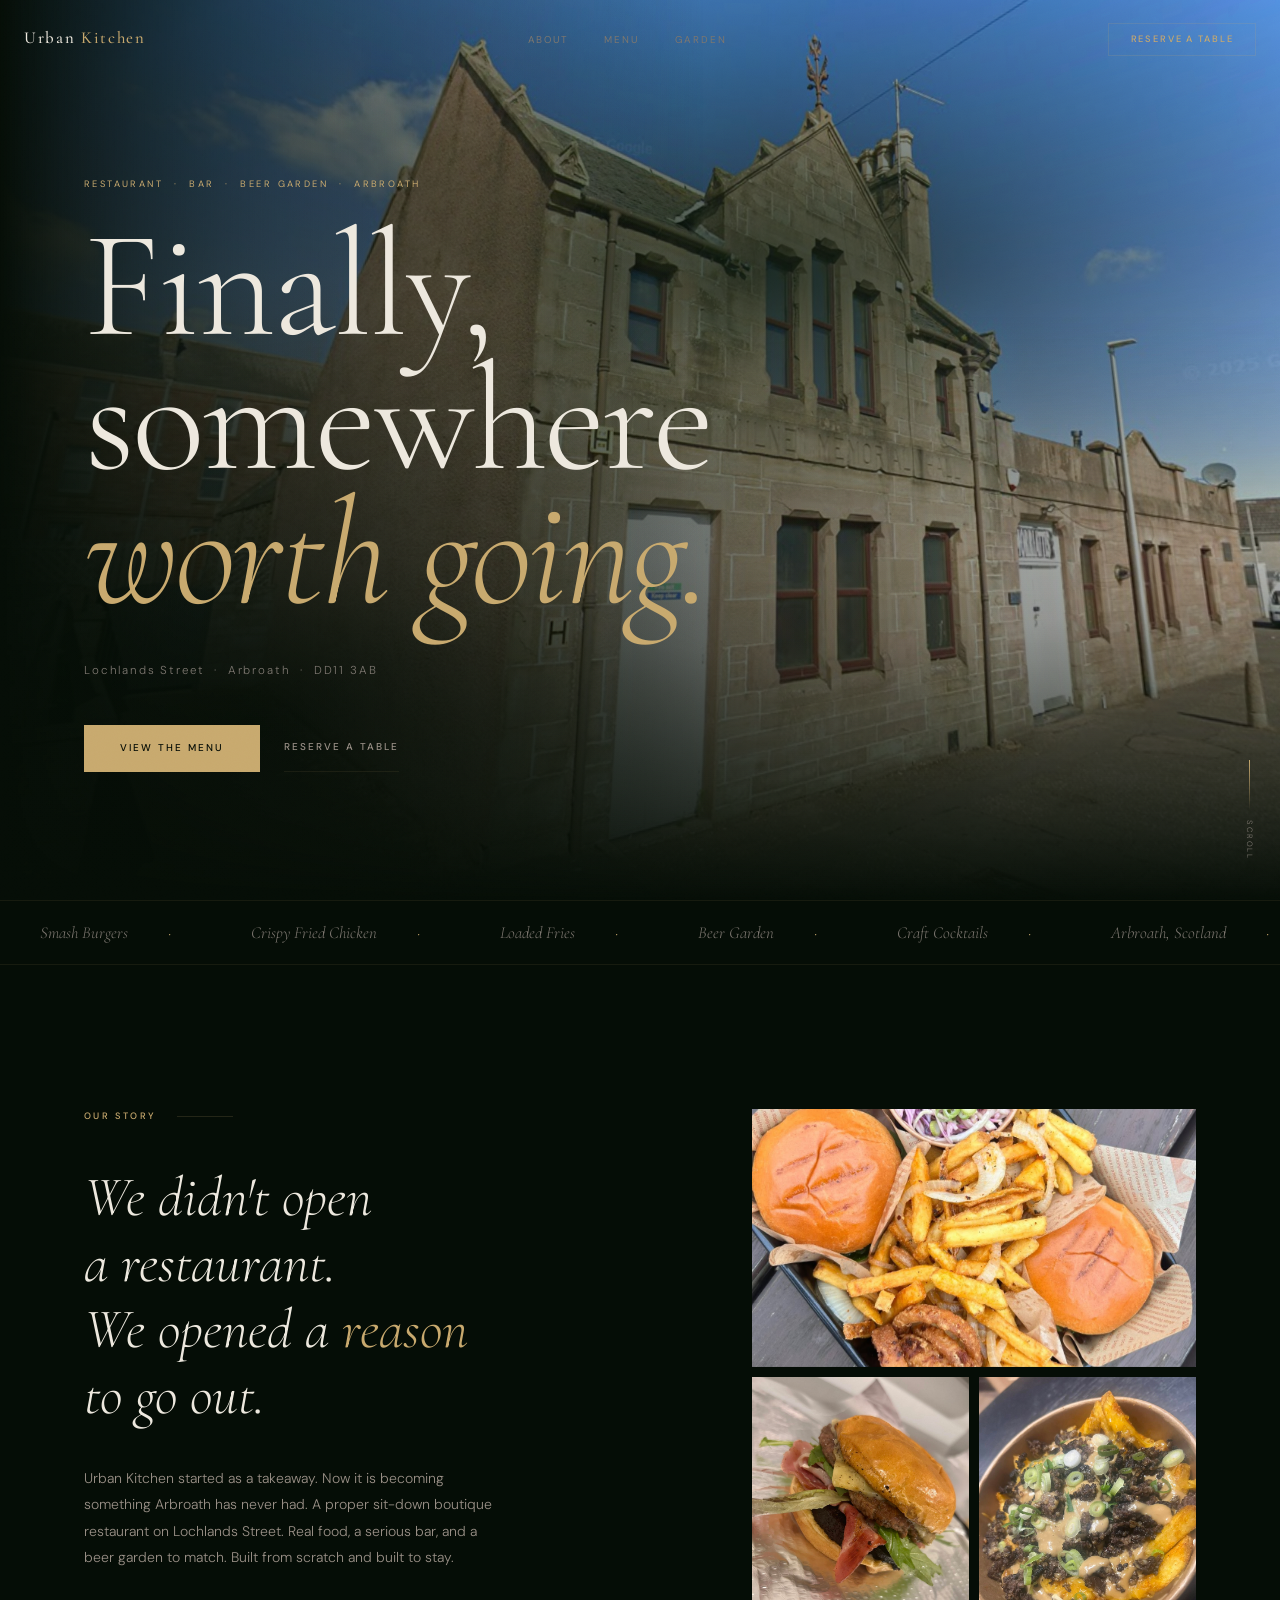
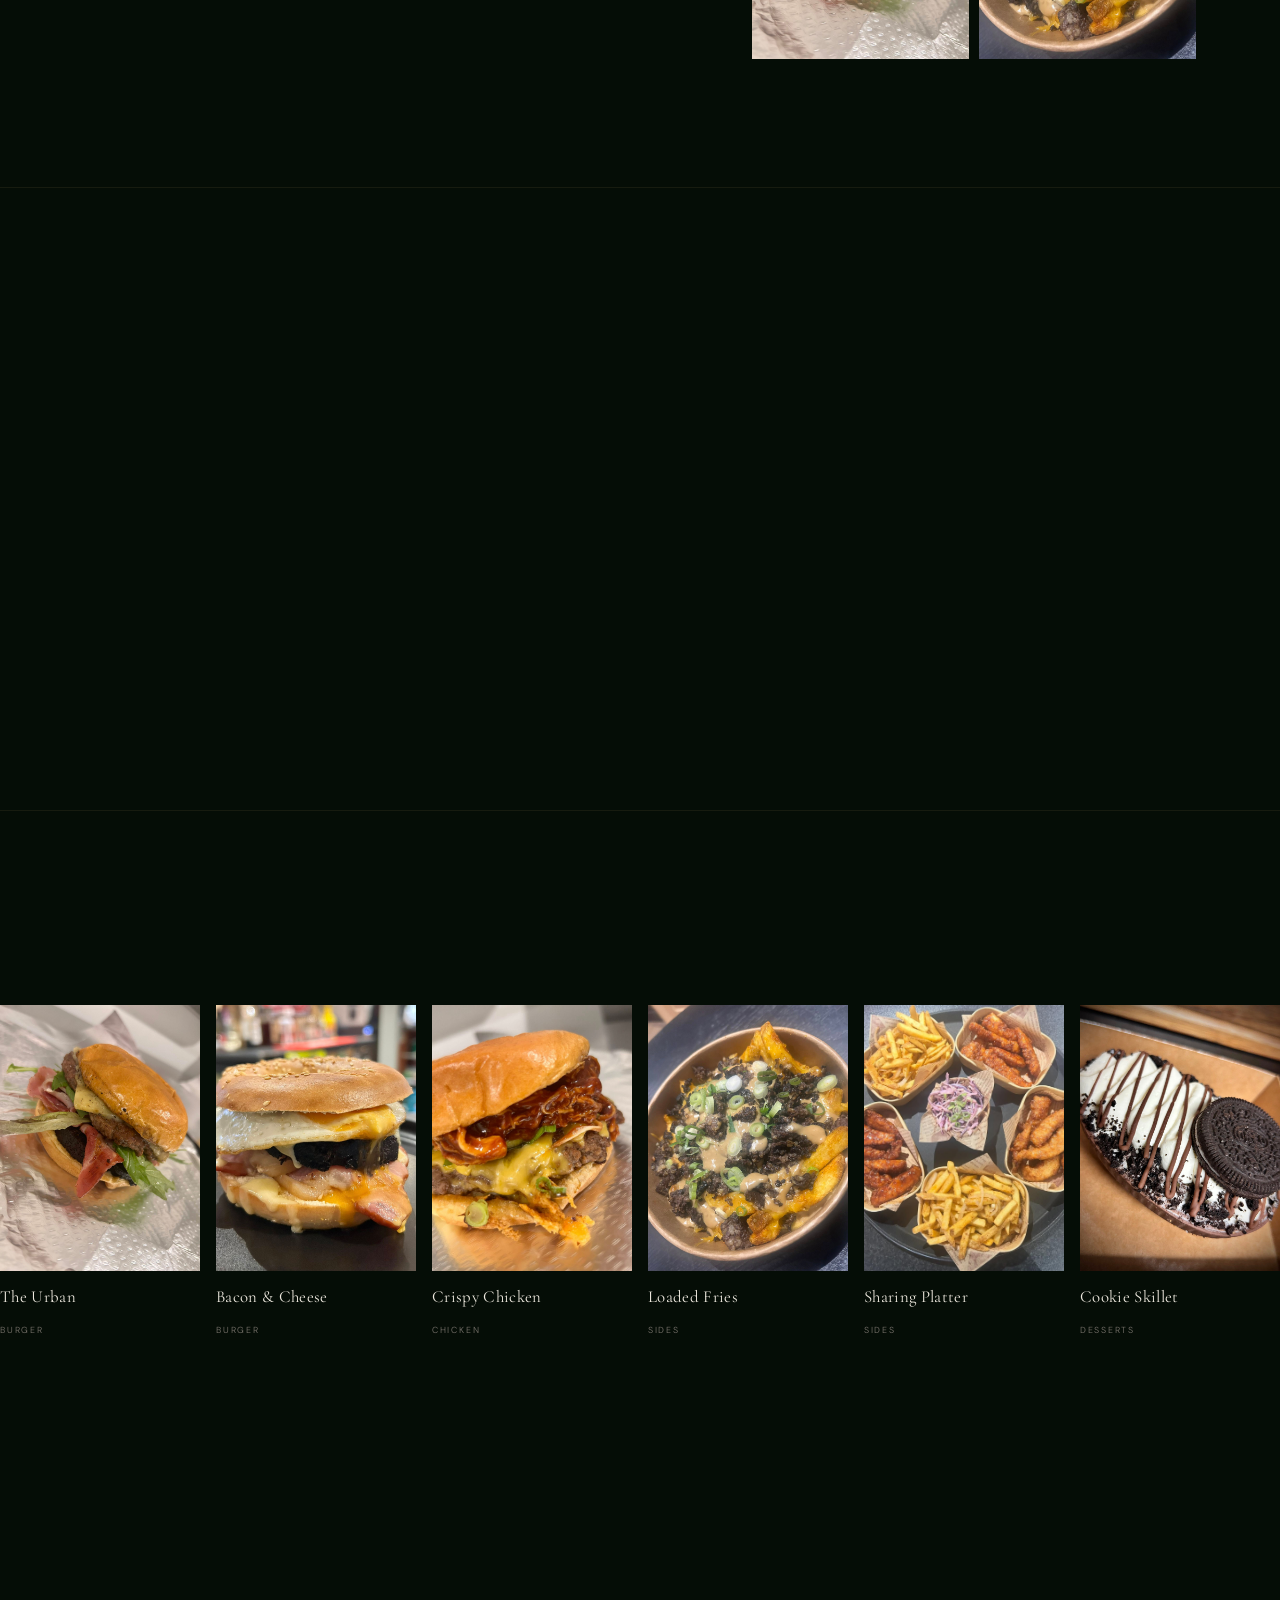
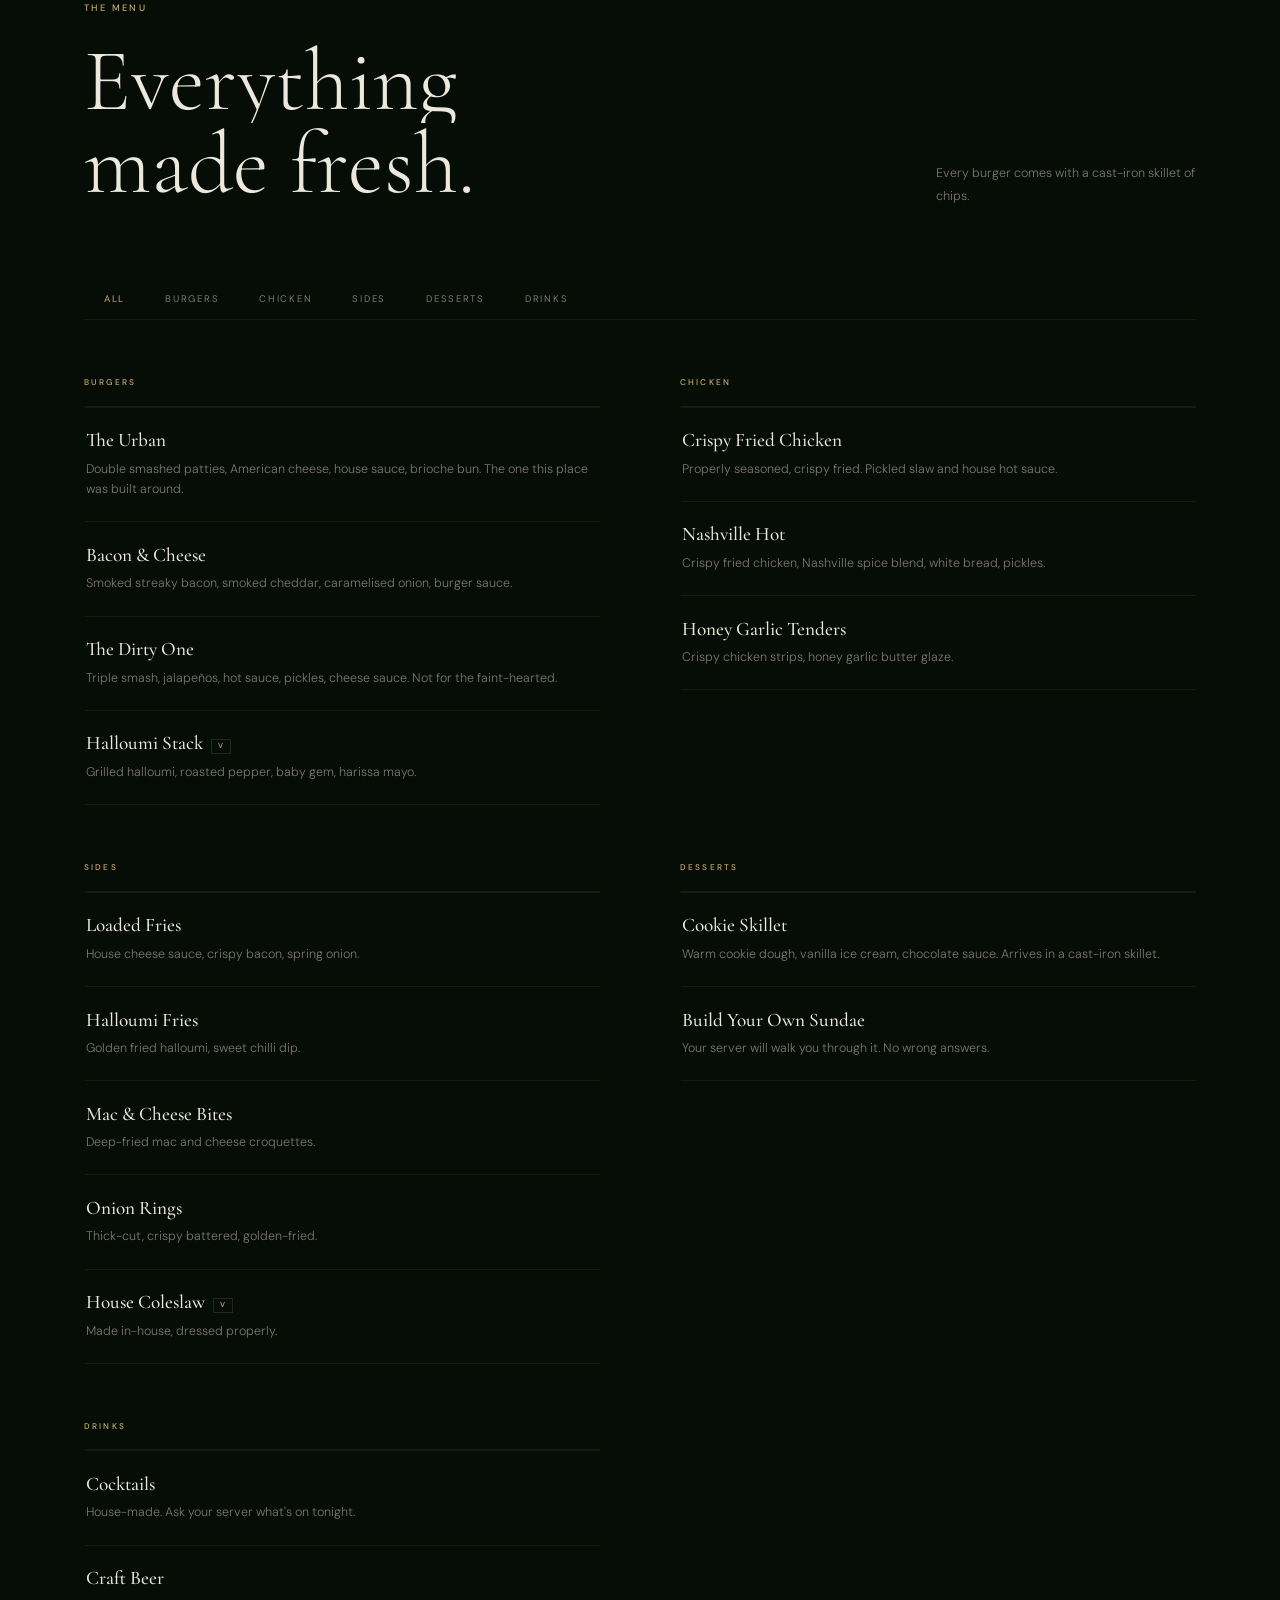
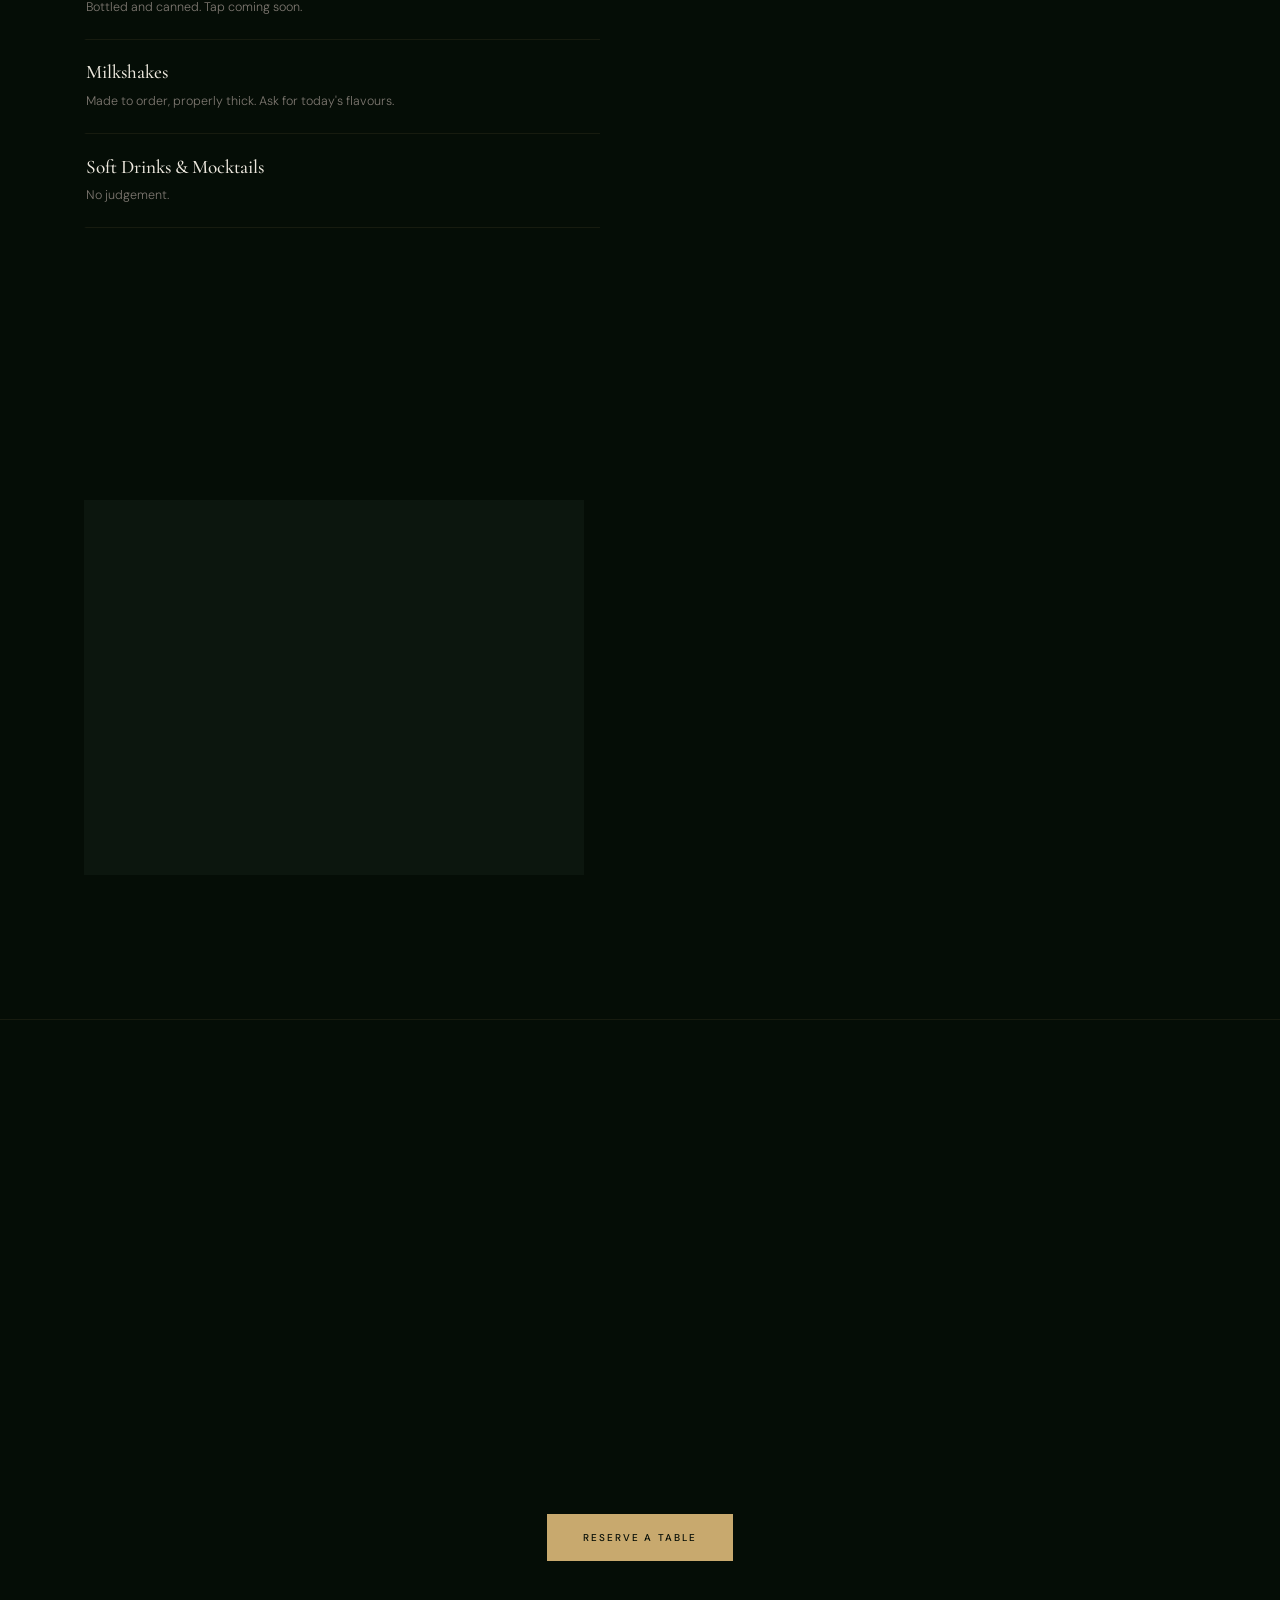
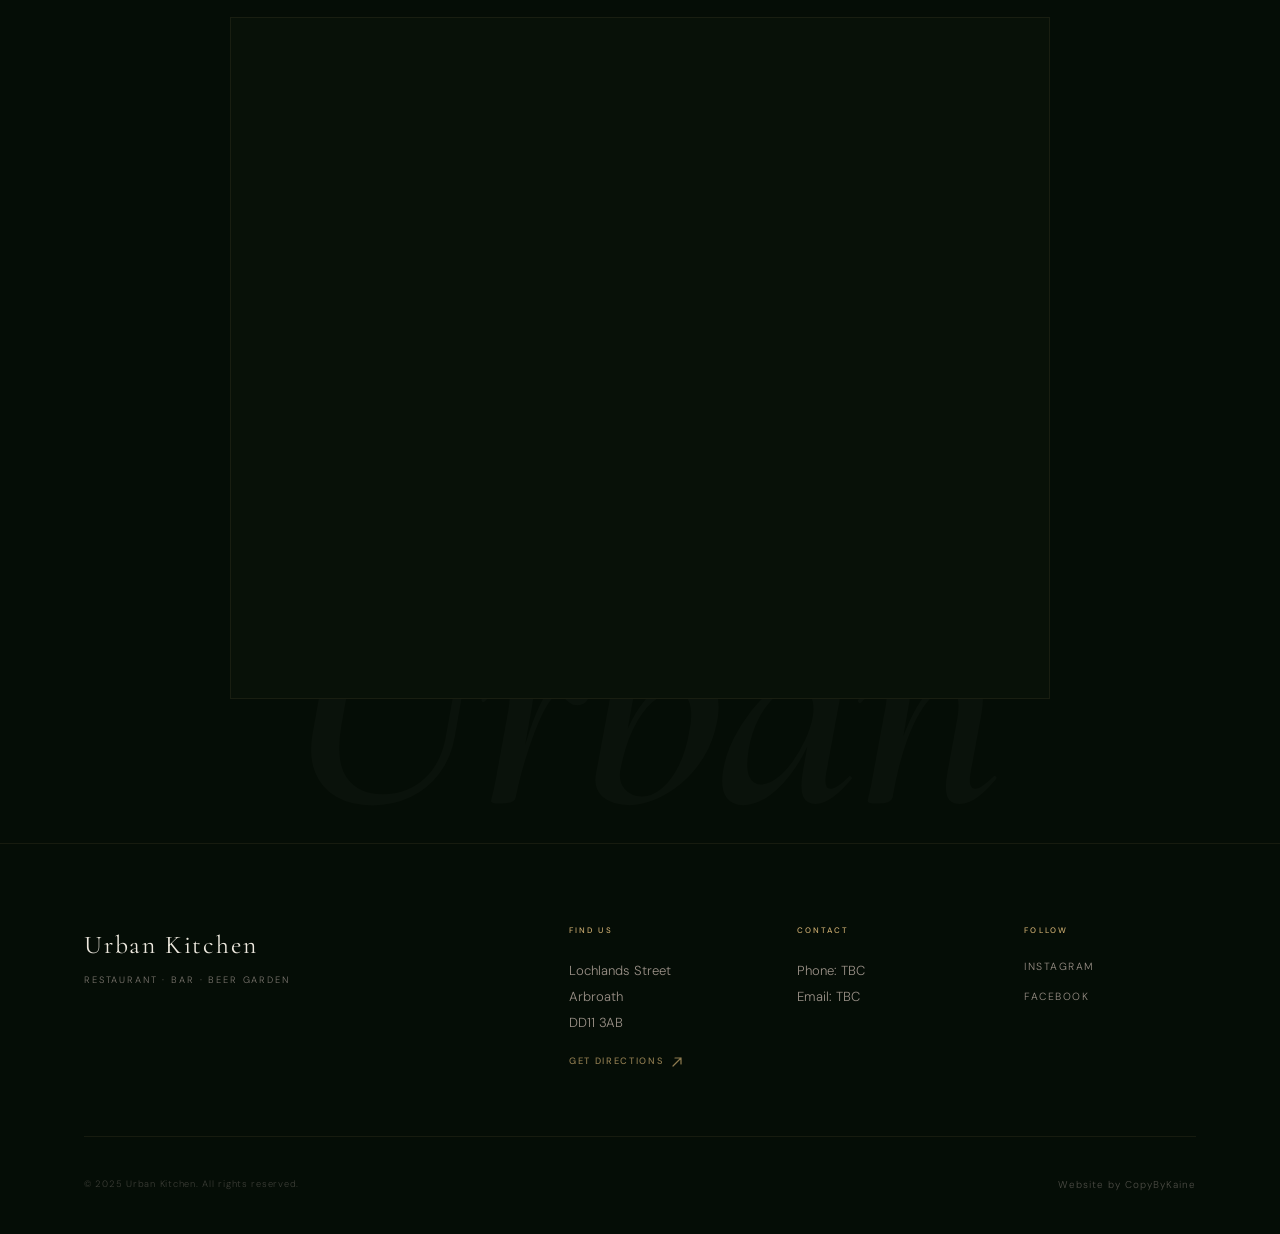
==== index.html @ 115f167f "theme: swap deep blue palette for deep forest green (keep gold) Co-Authored-By: Claude Opus 4.8 <nor" ====
<!DOCTYPE html>
<html lang="en">
<head>
  <meta charset="UTF-8">
  <meta name="viewport" content="width=device-width, initial-scale=1.0">
  <meta name="robots" content="noindex, nofollow">
  <meta name="description" content="Urban Kitchen, Restaurant, Bar and Beer Garden on Lochlands Street, Arbroath. Smash burgers, fried chicken, craft cocktails and a beer garden.">

  <!-- Open Graph -->
  <meta property="og:type"        content="website">
  <meta property="og:title"       content="Urban Kitchen, Arbroath">
  <meta property="og:description" content="Restaurant. Bar. Beer Garden. Finally, somewhere worth going.">
  <meta property="og:url"         content="">
  <meta property="og:image"       content="images/og-image.jpg">
  <meta property="og:image:width"  content="1200">
  <meta property="og:image:height" content="630">

  <!-- Twitter / X -->
  <meta name="twitter:card"        content="summary_large_image">
  <meta name="twitter:title"       content="Urban Kitchen, Arbroath">
  <meta name="twitter:description" content="Restaurant. Bar. Beer Garden. Finally, somewhere worth going.">
  <meta name="twitter:image"       content="images/og-image.jpg">

  <meta name="theme-color" content="#050D06">
  <title>Urban Kitchen, Restaurant, Bar and Beer Garden, Arbroath</title>

  <!-- Schema.org: Restaurant structured data -->
  <script type="application/ld+json">
  {
    "@context": "https://schema.org",
    "@type": "Restaurant",
    "name": "Urban Kitchen",
    "description": "Restaurant, Bar and Beer Garden in Arbroath, Scotland.",
    "url": "",
    "address": {
      "@type": "PostalAddress",
      "streetAddress": "Lochlands Street",
      "addressLocality": "Arbroath",
      "postalCode": "DD11 3AB",
      "addressCountry": "GB"
    },
    "servesCuisine": ["American", "Burgers", "Fried Chicken"],
    "priceRange": "££",
    "sameAs": [
      "https://www.instagram.com/urban.kitchen.arbroath/",
      "https://www.facebook.com/profile.php?id=61561633822384"
    ]
  }
  </script>

  <link rel="preconnect" href="https://fonts.googleapis.com">
  <link rel="preconnect" href="https://fonts.gstatic.com" crossorigin>
  <link href="https://fonts.googleapis.com/css2?family=Cormorant+Garamond:ital,wght@0,300;0,400;0,500;0,600;1,300;1,400;1,500;1,600&family=DM+Sans:opsz,wght@9..40,300;9..40,400;9..40,500&display=swap" rel="stylesheet">

  <style>

    /* ================================================
       TOKENS
    ================================================ */
    :root {
      --bg:          #050D06;
      --bg-raise:    #081108;
      --bg-card:     #0C160E;
      --gold:        #C8A96E;
      --gold-dim:    rgba(200,169,110,0.08);
      --gold-border: rgba(200,169,110,0.16);
      --text:        #EDE8DE;
      --text-mid:    #9A9087;
      --text-muted:  #7D7770;
      --border:      rgba(200,169,110,0.09);
      --fd:          'Cormorant Garamond', Georgia, serif;
      --fb:          'DM Sans', system-ui, sans-serif;
      --expo:        cubic-bezier(0.87, 0, 0.13, 1);
      --out:         cubic-bezier(0.16, 1, 0.3, 1);
    }

    /* ================================================
       RESET
    ================================================ */
    *, *::before, *::after { box-sizing: border-box; margin: 0; padding: 0; }
    html  { scroll-behavior: smooth; overflow-x: hidden; }
    body  {
      background: var(--bg);
      color: var(--text);
      font-family: var(--fb);
      font-weight: 300;
      line-height: 1.65;
      -webkit-font-smoothing: antialiased;
      overflow-x: hidden;
    }
    img    { display: block; max-width: 100%; height: 100%; object-fit: cover; }
    a      { color: inherit; text-decoration: none; }
    ul     { list-style: none; }
    button { cursor: pointer; background: none; border: none; font: inherit; color: inherit; }
    address { font-style: normal; }

    ::-webkit-scrollbar       { width: 3px; }
    ::-webkit-scrollbar-track { background: var(--bg); }
    ::-webkit-scrollbar-thumb { background: var(--gold-border); }

    /* ================================================
       FOCUS STATES (the invisible expensive stuff)
    ================================================ */
    :focus-visible {
      outline: 2px solid var(--gold);
      outline-offset: 3px;
    }

    /* ================================================
       LAYOUT
    ================================================ */
    .container {
      width: 100%;
      max-width: 1160px;
      margin: 0 auto;
      padding: 0 1.5rem;
    }

    /* ================================================
       TYPE UTILS
    ================================================ */
    .eyebrow {
      font-family: var(--fb);
      font-size: 0.58rem;
      font-weight: 500;
      letter-spacing: 0.26em;
      text-transform: uppercase;
      color: var(--gold);
    }

    /* ================================================
       GRAIN TEXTURE
    ================================================ */
    .grain {
      position: relative;
    }
    .grain::before {
      content: '';
      position: absolute;
      inset: 0;
      pointer-events: none;
      z-index: 3;
      opacity: 0.45;
      background-image: url("data:image/svg+xml,%3Csvg xmlns='http://www.w3.org/2000/svg' width='250' height='250'%3E%3Cfilter id='g'%3E%3CfeTurbulence type='fractalNoise' baseFrequency='0.8' numOctaves='4' stitchTiles='stitch'/%3E%3C/filter%3E%3Crect width='250' height='250' filter='url(%23g)' opacity='0.07'/%3E%3C/svg%3E");
      background-size: 180px 180px;
      mix-blend-mode: overlay;
    }

    /* ================================================
       ANIMATION SYSTEM

       Three types:
       1. .line-reveal  — headline lines slide up from clip mask
       2. .img-reveal   — images sweep in left → right (clip-path)
       3. .fade-up      — soft fade + rise for body text / utility
    ================================================ */

    /* Line reveal: wrap each line in .lr > .lri */
    .lr  { overflow: hidden; display: block; }
    .lri {
      display: block;
      transform: translateY(105%);
      transition: transform 1.1s var(--out);
    }
    .in .lri { transform: translateY(0); }

    /* Stagger helpers for .lri children */
    .in .lri:nth-child(2) { transition-delay: 0.10s; }
    .in .lri:nth-child(3) { transition-delay: 0.18s; }
    .in .lri:nth-child(4) { transition-delay: 0.26s; }

    /* Image reveal: wrap <img> in .ir */
    .ir {
      overflow: hidden;
      position: relative;
    }
    .ir img,
    .ir .ph {
      clip-path: inset(0 100% 0 0);
      transform: scale(1.06);
      transition:
        clip-path 1.5s var(--expo),
        transform  1.5s var(--expo);
      will-change: clip-path, transform;
    }
    .ir.in img,
    .ir.in .ph {
      clip-path: inset(0 0% 0 0);
      transform: scale(1);
    }

    /* Fade-up: for body text, eyebrows, sub-lines
       translateY kept small so it reads as a settle, not a slide */
    .fu {
      opacity: 0;
      transform: translateY(14px);
      transition:
        opacity   0.75s var(--out),
        transform 0.75s var(--out);
    }
    .in .fu,
    .fu.in { opacity: 1; transform: none; }

    /* Delay helpers that work on .fu children too */
    .d1 { transition-delay: 0.08s !important; }
    .d2 { transition-delay: 0.16s !important; }
    .d3 { transition-delay: 0.26s !important; }
    .d4 { transition-delay: 0.38s !important; }
    .d5 { transition-delay: 0.50s !important; }

    /* Wrap: groups so one observer fires children */
    .anim-group {}

    @media (prefers-reduced-motion: reduce) {
      .lr .lri,
      .ir img, .ir .ph,
      .fu {
        transition: none !important;
        transform: none !important;
        clip-path: none !important;
        opacity: 1 !important;
      }
    }

    /* ================================================
       PLACEHOLDER (dark rectangle for images)
    ================================================ */
    .ph {
      width: 100%;
      height: 100%;
      background: var(--bg-card);
      display: block;
      position: absolute;
      inset: 0;
    }
    .ph-label {
      position: absolute;
      bottom: 0.75rem;
      left: 0.85rem;
      font-size: 0.5rem;
      letter-spacing: 0.14em;
      text-transform: uppercase;
      color: var(--text-muted);
      opacity: 0.45;
      z-index: 2;
      pointer-events: none;
    }

    /* ================================================
       NAV
    ================================================ */
    .nav {
      position: fixed;
      inset: 0 0 auto;
      z-index: 50;
      display: flex;
      align-items: center;
      justify-content: space-between;
      padding: 1.5rem;
      transition: padding .35s ease, background .4s ease, border-color .4s ease, backdrop-filter .4s ease;
      border-bottom: 1px solid transparent;
    }
    .nav.scrolled {
      background: rgba(5,13,6,.90);
      backdrop-filter: blur(18px);
      -webkit-backdrop-filter: blur(18px);
      padding-top: 1rem;
      padding-bottom: 1rem;
      border-bottom-color: var(--border);
    }
    .nav__logo {
      font-family: var(--fd);
      font-size: 1.05rem;
      font-weight: 500;
      letter-spacing: 0.1em;
      color: var(--text);
    }
    .nav__logo em { font-style: normal; color: var(--gold); }
    .nav__links {
      display: none;
      align-items: center;
      gap: 2.25rem;
    }
    .nav__links a {
      font-size: 0.62rem;
      font-weight: 400;
      letter-spacing: 0.18em;
      text-transform: uppercase;
      color: var(--text-muted);
      position: relative;
      transition: color .25s;
    }
    .nav__links a::after {
      content: '';
      position: absolute;
      bottom: -3px; left: 0;
      width: 0; height: 1px;
      background: var(--gold);
      transition: width .35s var(--out);
    }
    .nav__links a:hover { color: var(--text); }
    .nav__links a:hover::after { width: 100%; }
    .nav__right { display: none; }
    .nav__book {
      font-family: var(--fb);
      font-size: 0.58rem;
      font-weight: 500;
      letter-spacing: 0.2em;
      text-transform: uppercase;
      color: var(--gold);
      border: 1px solid var(--gold-border);
      padding: 0.58rem 1.35rem;
      transition: background .2s, border-color .2s;
    }
    .nav__book:hover { background: var(--gold-dim); border-color: rgba(200,169,110,.4); }
    .nav__burger {
      display: flex;
      flex-direction: column;
      gap: 5px;
      padding: 6px 2px;
    }
    .nav__burger span {
      display: block;
      height: 1px;
      background: var(--text);
      transition: width .2s;
    }
    .nav__burger span:nth-child(1) { width: 22px; }
    .nav__burger span:nth-child(2) { width: 14px; }
    .nav__burger span:nth-child(3) { width: 22px; }
    .nav__burger:hover span { width: 22px; }
    @media (min-width: 1024px) {
      .nav__links { display: flex; }
      .nav__right  { display: block; }
      .nav__burger { display: none; }
    }

    /* ================================================
       MOBILE OVERLAY
    ================================================ */
    .overlay {
      position: fixed;
      inset: 0;
      z-index: 52;
      background: var(--bg);
      display: flex;
      flex-direction: column;
      align-items: center;
      justify-content: center;
      gap: 1.75rem;
      opacity: 0;
      pointer-events: none;
      transition: opacity .35s ease;
    }
    .overlay.open { opacity: 1; pointer-events: all; }
    .overlay__close {
      position: absolute;
      top: 1.5rem; right: 1.5rem;
      font-size: 1rem;
      color: var(--text-muted);
      padding: .5rem;
      transition: color .2s;
    }
    .overlay__close:hover { color: var(--text); }
    .overlay a {
      font-family: var(--fd);
      font-size: clamp(2.8rem, 10vw, 5rem);
      font-weight: 300;
      color: var(--text);
      letter-spacing: 0.02em;
      opacity: 0;
      transform: translateY(16px);
      transition: color .2s, opacity .4s var(--out), transform .4s var(--out);
    }
    .overlay.open a { opacity: 1; transform: none; }
    .overlay.open a:nth-child(2) { transition-delay: .06s; }
    .overlay.open a:nth-child(3) { transition-delay: .12s; }
    .overlay.open a:nth-child(4) { transition-delay: .18s; }
    .overlay.open a:nth-child(5) { transition-delay: .24s; }
    .overlay a:hover { color: var(--gold); }
    .overlay__cta {
      font-size: 0.65rem !important;
      font-family: var(--fb) !important;
      letter-spacing: 0.22em !important;
      color: var(--gold) !important;
    }

    /* ================================================
       HERO
    ================================================ */
    .hero {
      position: relative;
      min-height: 100svh;
      display: flex;
      align-items: flex-end;
      padding-bottom: clamp(4rem, 10vw, 8rem);
      overflow: hidden;
    }
    .hero__bg {
      position: absolute;
      inset: 0;
      will-change: transform;
      background:
        radial-gradient(ellipse 90% 65% at 60% 30%, rgba(10,24,14,.82) 0%, transparent 65%),
        radial-gradient(ellipse 110% 90% at 20% 80%, rgba(5,13,6,.88) 0%, transparent 55%),
        url('building exterior.png') center/cover no-repeat;
    }
    /* Bottom + left gradient overlay — pulls hero into page */
    .hero__veil {
      position: absolute;
      inset: 0;
      background:
        linear-gradient(to top,  var(--bg) 0%, rgba(5,13,6,.3) 38%, transparent 65%),
        linear-gradient(to right, var(--bg) 0%, transparent 55%);
      z-index: 1;
    }
    .hero__content {
      position: relative;
      z-index: 2;
      width: 100%;
    }

    /* Hero headline: words slide up from clip masks  */
    .hero__pre {
      display: block;
      font-size: 0.58rem;
      font-weight: 400;
      letter-spacing: 0.26em;
      text-transform: uppercase;
      color: var(--gold);
      margin-bottom: 1.75rem;
      opacity: 0;
      animation: hFadeUp .8s .2s var(--out) forwards;
    }
    .hero__hl {
      font-family: var(--fd);
      font-size: clamp(3.8rem, 13vw, 9.5rem);
      font-weight: 300;
      line-height: 0.88;
      letter-spacing: -0.02em;
      color: var(--text);
      margin-bottom: 2.5rem;
    }
    /* Each line: overflow:hidden clip mask. padding-bottom preserves descenders (g, y, p) */
    .hero__hl .hl {
      display: block;
      overflow: hidden;
      padding-bottom: 0.18em;
      margin-bottom: -0.18em;
    }
    .hero__hl .hli {
      display: block;
      transform: translateY(108%);
      animation: slideUp 1.1s var(--out) forwards;
    }
    .hero__hl .hl:nth-child(1) .hli { animation-delay: .35s; }
    .hero__hl .hl:nth-child(2) .hli { animation-delay: .50s; }
    .hero__hl .hl:nth-child(3) .hli { animation-delay: .63s; }
    .hero__hl em { font-style: italic; color: var(--gold); }

    .hero__meta {
      font-size: 0.72rem;
      font-weight: 300;
      letter-spacing: 0.16em;
      color: var(--text-muted);
      margin-bottom: 2.75rem;
      opacity: 0;
      animation: hFadeUp .8s .85s var(--out) forwards;
    }
    .hero__actions {
      display: flex;
      align-items: center;
      flex-wrap: wrap;
      gap: 1.5rem;
      opacity: 0;
      animation: hFadeUp .8s 1.0s var(--out) forwards;
    }

    @keyframes slideUp  { to { transform: translateY(0); } }
    @keyframes hFadeUp  { from { opacity:0; transform: translateY(22px); } to { opacity:1; transform:none; } }

    /* Scroll indicator */
    .hero__scroll {
      position: absolute;
      bottom: 2.5rem; right: 1.5rem;
      z-index: 2;
      display: flex;
      flex-direction: column;
      align-items: center;
      gap: .6rem;
      opacity: 0;
      animation: hFadeUp .6s 1.5s ease forwards;
    }
    .hero__scroll-line {
      width: 1px;
      height: 50px;
      background: linear-gradient(to bottom, var(--gold), transparent);
      transform-origin: top;
      animation: scrollLine 2.4s 1.8s ease-in-out infinite;
    }
    .hero__scroll-label {
      font-size: 0.48rem;
      letter-spacing: 0.24em;
      text-transform: uppercase;
      color: var(--text-muted);
      writing-mode: vertical-rl;
    }
    @keyframes scrollLine {
      0%         { transform: scaleY(0); transform-origin: top;    opacity: 0; }
      45%        { transform: scaleY(1); transform-origin: top;    opacity: 1; }
      50%        { transform-origin: bottom; }
      100%       { transform: scaleY(0); transform-origin: bottom; opacity: 0; }
    }

    /* ================================================
       BUTTONS
    ================================================ */
    .btn {
      display: inline-block;
      font-family: var(--fb);
      font-size: 0.62rem;
      font-weight: 500;
      letter-spacing: 0.2em;
      text-transform: uppercase;
    }
    .btn-gold {
      background: var(--gold);
      color: var(--bg);
      padding: .95rem 2.25rem;
      position: relative;
      overflow: hidden;
      transition: opacity .25s;
    }
    .btn-gold::after {
      content: '';
      position: absolute;
      top: 0; left: -80%;
      width: 60%;
      height: 100%;
      background: linear-gradient(90deg, transparent, rgba(255,255,255,.22), transparent);
      transition: left .55s ease;
    }
    .btn-gold:hover { opacity: .88; }
    .btn-gold:hover::after { left: 140%; }

    .btn-ghost {
      color: var(--text-mid);
      padding: .95rem 0;
      border-bottom: 1px solid var(--border);
      transition: color .2s, border-color .2s;
    }
    .btn-ghost:hover { color: var(--text); border-color: rgba(200,169,110,.35); }

    /* ================================================
       MARQUEE
    ================================================ */
    .marquee {
      overflow: hidden;
      white-space: nowrap;
      border-top: 1px solid var(--border);
      border-bottom: 1px solid var(--border);
      padding: 1.1rem 0;
    }
    .marquee__track {
      display: inline-flex;
      animation: mscroll 32s linear infinite;
      will-change: transform;
    }
    .marquee:hover .marquee__track { animation-play-state: paused; }
    .marquee__item {
      font-family: var(--fd);
      font-size: clamp(.9rem,2vw,1.05rem);
      font-style: italic;
      font-weight: 300;
      color: var(--text-muted);
      padding: 0 2.5rem;
      flex-shrink: 0;
    }
    .marquee__dot { color: var(--gold); font-style: normal; margin-left: 2.5rem; }
    @keyframes mscroll { to { transform: translateX(-50%); } }

    /* ================================================
       ABOUT
    ================================================ */
    .about { padding: 9rem 0 8rem; }
    .about__grid {
      display: grid;
      grid-template-columns: 1fr;
      gap: 5rem;
      align-items: start;
    }
    @media (min-width: 768px) {
      .about__grid {
        grid-template-columns: 5fr 4fr;
        gap: 7rem;
      }
    }
    .about__label {
      display: flex;
      align-items: center;
      gap: 1.25rem;
      margin-bottom: 2.5rem;
    }
    .about__label::after {
      content: '';
      flex: 1;
      max-width: 56px;
      height: 1px;
      background: var(--gold-border);
    }
    .about__quote {
      font-family: var(--fd);
      font-size: clamp(2rem, 5.5vw, 3.5rem);
      font-weight: 300;
      font-style: italic;
      line-height: 1.18;
      color: var(--text);
      margin-bottom: 2.25rem;
    }
    .about__quote em { color: var(--gold); }
    .about__body {
      font-size: .875rem;
      font-weight: 300;
      line-height: 1.9;
      color: var(--text-mid);
      max-width: 420px;
    }
    /* Image mosaic */
    .about__mosaic {
      display: grid;
      grid-template-columns: 1fr 1fr;
      grid-template-rows: auto auto;
      gap: .625rem;
    }
    .about__img {
      position: relative;
      overflow: hidden;
    }
    .about__img--wide {
      grid-column: 1 / -1;
      padding-bottom: 58%;
      /* interior.jpg */
    }
    .about__img--tall  { padding-bottom: 130%; }
    .about__img--sq    { padding-bottom: 100%; }
    .about__img img {
      position: absolute;
      inset: 0;
      width: 100%;
      height: 100%;
      object-fit: cover;
    }

    /* ================================================
       STATEMENT
    ================================================ */
    .statement {
      padding: 7rem 0;
      border-top: 1px solid var(--border);
      border-bottom: 1px solid var(--border);
    }
    .statement__text {
      font-family: var(--fd);
      font-size: clamp(2rem, 6.5vw, 5rem);
      font-weight: 300;
      font-style: italic;
      line-height: 1.07;
      letter-spacing: -0.01em;
      color: var(--text);
      max-width: 860px;
    }
    .statement__text em { color: var(--gold); }
    .statement__attr {
      margin-top: 2.5rem;
      font-size: .58rem;
      letter-spacing: .22em;
      text-transform: uppercase;
      color: var(--text-muted);
    }

    /* ================================================
       FOOD GALLERY
    ================================================ */
    .gallery { padding: 5rem 0 7rem; overflow-x: hidden; }
    .gallery__hd {
      display: flex;
      align-items: baseline;
      justify-content: space-between;
      margin-bottom: 2.5rem;
      flex-wrap: wrap;
      gap: 1rem;
    }
    .gallery__title {
      font-family: var(--fd);
      font-size: clamp(1.6rem, 4vw, 2.8rem);
      font-weight: 300;
      font-style: italic;
      color: var(--text);
    }
    .gallery__hint {
      font-size: .6rem;
      letter-spacing: .14em;
      color: var(--text-muted);
      display: none;
    }
    @media (min-width: 600px) { .gallery__hint { display: block; } }

    .gallery__track {
      display: flex;
      gap: 1rem;
      overflow-x: auto;
      scroll-snap-type: x mandatory;
      -webkit-overflow-scrolling: touch;
      scrollbar-width: none;
      cursor: grab;
      padding-bottom: 1rem;
      /* negative margin so items bleed to edge on mobile */
      margin: 0 -1.5rem;
      padding-left: 1.5rem;
      padding-right: 1.5rem;
    }
    .gallery__track::-webkit-scrollbar { display: none; }
    .gallery__track.is-dragging { cursor: grabbing; user-select: none; }

    .gallery__item {
      flex-shrink: 0;
      width: 72vw;
      max-width: 320px;
      scroll-snap-align: start;
      display: flex;
      flex-direction: column;
      gap: .75rem;
    }
    @media (min-width: 640px) {
      .gallery__item { width: 40vw; max-width: 280px; }
    }
    @media (min-width: 1024px) {
      .gallery__item { width: calc((100% - 5rem) / 6); max-width: none; }
    }

    .gallery__img {
      aspect-ratio: 3/4;
      position: relative;
      overflow: hidden;
      background: var(--bg-card);
    }
    .gallery__img img {
      position: absolute;
      inset: 0;
      width: 100%;
      height: 100%;
      object-fit: cover;
      transition: transform .6s var(--out);
    }
    .gallery__item:hover .gallery__img img { transform: scale(1.04); }
    .gallery__img::after {
      content: '';
      position: absolute;
      inset: 0;
      border: 1px solid transparent;
      transition: border-color .35s ease;
      pointer-events: none;
      z-index: 2;
    }
    .gallery__item:hover .gallery__img::after { border-color: var(--gold-border); }
    .gallery__item:hover .gallery__name { color: var(--gold); transition: color .25s; }

    .gallery__name {
      font-family: var(--fd);
      font-size: 1.05rem;
      font-weight: 400;
      color: var(--text);
      letter-spacing: .02em;
    }
    .gallery__cat {
      font-size: .55rem;
      letter-spacing: .2em;
      text-transform: uppercase;
      color: var(--text-muted);
    }

    /* ================================================
       MENU
    ================================================ */
    .menu-wrap { padding: 8rem 0; }
    .menu__hd {
      display: grid;
      grid-template-columns: 1fr;
      gap: 2.5rem;
      margin-bottom: 4.5rem;
      align-items: end;
    }
    @media (min-width: 768px) {
      .menu__hd { grid-template-columns: 1fr 260px; gap: 3rem; }
    }
    .menu__title {
      font-family: var(--fd);
      font-size: clamp(2.5rem, 7vw, 5.5rem);
      font-weight: 300;
      line-height: .95;
      color: var(--text);
      margin-top: 1.25rem;
    }
    .menu__subtitle {
      font-size: .78rem;
      font-weight: 300;
      color: var(--text-muted);
      line-height: 1.8;
    }

    /* Tabs */
    .menu__tabs {
      display: flex;
      overflow-x: auto;
      -ms-overflow-style: none;
      scrollbar-width: none;
      border-bottom: 1px solid var(--border);
      margin-bottom: 3.5rem;
    }
    .menu__tabs::-webkit-scrollbar { display: none; }
    .menu__tab {
      font-size: .6rem;
      font-weight: 400;
      letter-spacing: .18em;
      text-transform: uppercase;
      color: var(--text-muted);
      padding: .75rem 1.25rem;
      white-space: nowrap;
      border-bottom: 1px solid transparent;
      margin-bottom: -1px;
      flex-shrink: 0;
      transition: color .2s, border-color .2s;
    }
    .menu__tab.active  { color: var(--gold); border-bottom-color: var(--gold); }
    .menu__tab:not(.active):hover { color: var(--text); }

    /* Items */
    .menu__body {
      display: grid;
      grid-template-columns: 1fr;
    }
    @media (min-width: 900px) {
      .menu__body { grid-template-columns: 1fr 1fr; column-gap: 5rem; }
    }

    .menu-cat { margin-bottom: 3.5rem; }
    .menu-cat:last-child { margin-bottom: 0; }
    .menu-cat__label {
      font-size: .52rem;
      font-weight: 500;
      letter-spacing: .26em;
      text-transform: uppercase;
      color: var(--gold);
      padding-bottom: 1rem;
      border-bottom: 1px solid var(--border);
    }
    .menu-item {
      padding: 1.35rem 0 1.35rem 0;
      border-bottom: 1px solid var(--border);
      border-left: 2px solid transparent;
      transition: border-left-color .3s ease, padding-left .3s var(--out);
    }
    .menu-item:first-child { border-top: 1px solid var(--border); }
    .menu-item:hover {
      border-left-color: var(--gold);
      padding-left: 0.875rem;
    }
    .menu-item:hover .menu-item__name { color: var(--gold); transition: color .25s; }
    .menu-item__name {
      font-family: var(--fd);
      font-size: 1.2rem;
      font-weight: 500;
      color: var(--text);
      line-height: 1.2;
      display: flex;
      align-items: baseline;
      flex-wrap: wrap;
      gap: .5rem;
    }
    .badge {
      font-family: var(--fb);
      font-size: .46rem;
      font-weight: 500;
      letter-spacing: .1em;
      color: var(--gold);
      border: 1px solid var(--gold-border);
      padding: .12rem .38rem;
      vertical-align: middle;
      position: relative;
      top: -1px;
    }
    .menu-item__desc {
      margin-top: .4rem;
      font-size: .78rem;
      font-weight: 300;
      color: var(--text-muted);
      line-height: 1.65;
    }

    /* Stagger in when filter fires */
    .menu-item.entering {
      animation: itemIn .45s var(--out) both;
    }
    @keyframes itemIn {
      from { opacity: 0; transform: translateY(12px); }
      to   { opacity: 1; transform: none; }
    }

    /* ================================================
       BEER GARDEN
    ================================================ */
    .garden { padding: 9rem 0; }
    .garden__inner {
      display: grid;
      grid-template-columns: 1fr;
      gap: 4.5rem;
      align-items: center;
    }
    @media (min-width: 768px) {
      .garden__inner { grid-template-columns: 1fr 1fr; gap: 7rem; }
    }
    /* Image: garden.jpg */
    .garden__photo {
      position: relative;
      aspect-ratio: 4/3;
      overflow: hidden;
      background: var(--bg-card);
    }
    .garden__photo img { position: absolute; inset: 0; width: 100%; height: 100%; object-fit: cover; }

    .garden__text h2 {
      font-family: var(--fd);
      font-size: clamp(2.5rem, 7vw, 5rem);
      font-weight: 300;
      line-height: 1.0;
      color: var(--text);
      margin: 1.5rem 0 2rem;
    }
    .garden__text p {
      font-size: .875rem;
      font-weight: 300;
      line-height: 1.9;
      color: var(--text-mid);
      max-width: 400px;
    }

    /* ================================================
       BOOKING
    ================================================ */
    .booking {
      padding: 9rem 0;
      border-top: 1px solid var(--border);
      text-align: center;
      position: relative;
      overflow: hidden;
    }
    /* Decorative background word */
    .booking::before {
      content: 'Urban';
      position: absolute;
      bottom: -1rem; left: 50%;
      transform: translateX(-50%);
      font-family: var(--fd);
      font-size: clamp(8rem, 28vw, 20rem);
      font-weight: 600;
      font-style: italic;
      color: var(--text);
      opacity: 0.018;
      pointer-events: none;
      white-space: nowrap;
      letter-spacing: -0.02em;
      line-height: 1;
    }
    .booking__inner { position: relative; z-index: 1; }
    .booking__headline {
      font-family: var(--fd);
      font-size: clamp(3rem, 10vw, 7rem);
      font-weight: 300;
      line-height: .92;
      color: var(--text);
      margin: 1.25rem 0 1.75rem;
    }
    .booking__headline em { font-style: italic; color: var(--gold); }
    .booking__sub {
      font-size: .82rem;
      font-weight: 300;
      color: var(--text-muted);
      margin-bottom: 3rem;
    }
    .booking__embed {
      margin-top: 3rem;
      border: 1px solid var(--border);
      max-width: 820px;
      margin-left: auto;
      margin-right: auto;
      background: var(--bg-raise);
    }

    /* ================================================
       FOOTER
    ================================================ */
    .footer {
      border-top: 1px solid var(--border);
      padding: 5rem 0 2.5rem;
    }
    .footer__grid {
      display: grid;
      grid-template-columns: 1fr;
      gap: 3.5rem;
      margin-bottom: 4rem;
    }
    @media (min-width: 600px) {
      .footer__grid { grid-template-columns: 2fr 1fr 1fr; }
    }
    @media (min-width: 900px) {
      .footer__grid { grid-template-columns: 2.5fr 1fr 1fr 1fr; }
    }
    .footer__brand-name {
      font-family: var(--fd);
      font-size: 1.6rem;
      font-weight: 400;
      letter-spacing: .07em;
      color: var(--text);
      margin-bottom: .4rem;
    }
    .footer__brand-tag {
      font-size: .58rem;
      letter-spacing: .2em;
      text-transform: uppercase;
      color: var(--text-muted);
    }
    .footer__col-head {
      font-size: .5rem;
      font-weight: 500;
      letter-spacing: .26em;
      text-transform: uppercase;
      color: var(--gold);
      margin-bottom: 1.25rem;
    }
    .footer__address,
    .footer__contact {
      font-size: .82rem;
      font-weight: 300;
      line-height: 2;
      color: var(--text-mid);
    }
    .footer__contact a { transition: color .2s; }
    .footer__contact a:hover { color: var(--gold); }
    .footer__socials {
      display: flex;
      flex-direction: column;
      gap: .8rem;
    }
    .footer__socials a {
      font-size: .65rem;
      letter-spacing: .14em;
      text-transform: uppercase;
      color: var(--text-mid);
      transition: color .2s;
    }
    .footer__socials a:hover { color: var(--gold); }
    .footer__directions {
      display: inline-flex;
      align-items: center;
      gap: 0.45rem;
      margin-top: 1.1rem;
      font-size: 0.58rem;
      font-weight: 500;
      letter-spacing: 0.18em;
      text-transform: uppercase;
      color: var(--gold);
      transition: gap .25s var(--out), opacity .2s;
      opacity: .7;
    }
    .footer__directions:hover { gap: 0.75rem; opacity: 1; }
    .footer__bottom {
      padding-top: 2.5rem;
      border-top: 1px solid var(--border);
      display: flex;
      flex-direction: column;
      gap: .5rem;
    }
    @media (min-width: 600px) {
      .footer__bottom { flex-direction: row; justify-content: space-between; }
    }
    .footer__legal {
      font-size: .58rem;
      letter-spacing: .08em;
      color: var(--text-muted);
      opacity: .45;
    }
    .footer__credit {
      font-size: .62rem;
      letter-spacing: .1em;
      color: var(--text-muted);
      opacity: .6;
    }
    .footer__credit a {
      text-decoration: underline;
      text-decoration-color: transparent;
      text-underline-offset: 3px;
      transition: color .25s, text-decoration-color .25s, opacity .25s;
    }
    .footer__credit:hover { opacity: 1; }
    .footer__credit a:hover {
      color: var(--gold);
      text-decoration-color: rgba(200,169,110,.35);
    }

    /* ================================================
       MOBILE-SPECIFIC DECISIONS
       (Genuinely different, not just shrunk)
    ================================================ */
    @media (max-width: 767px) {
      /* Hero: headline left, larger relative to screen */
      .hero__hl { font-size: clamp(3.4rem, 16vw, 5.5rem); }

      /* About: text first on mobile, visual below */
      .about__grid { grid-template-columns: 1fr; }
      .about__visual { order: -1; }
      .about__mosaic { grid-template-columns: 1fr 1fr; }
      .about__img--wide { padding-bottom: 52%; }

      /* Statement: smaller but still impactful */
      .statement { padding: 5rem 0; }

      /* Menu: full width, generous touch targets */
      .menu-item { padding: 1.5rem 0; }
      .menu-item__name { font-size: 1.15rem; }

      /* Garden: visual above text on mobile */
      .garden__inner { gap: 3rem; }
      .garden__photo { aspect-ratio: 16/10; }

      /* Booking: tighter on mobile */
      .booking { padding: 7rem 0; }
    }

  </style>
</head>
<body>

  <!-- ============================================
       NAV
  ============================================ -->
  <nav class="nav" id="site-nav" aria-label="Site navigation">
    <a href="#home" class="nav__logo">Urban <em>Kitchen</em></a>
    <ul class="nav__links">
      <li><a href="#about">About</a></li>
      <li><a href="#menu">Menu</a></li>
      <li><a href="#garden">Garden</a></li>
    </ul>
    <div class="nav__right">
      <a href="https://api.leadconnectorhq.com/widget/booking/ij1mbfDBCn9wXz13ZR1b" target="_blank" rel="noopener noreferrer" class="nav__book">Reserve a Table</a>
    </div>
    <button class="nav__burger" id="burger" aria-label="Open menu" aria-expanded="false" aria-controls="mobile-overlay">
      <span></span><span></span><span></span>
    </button>
  </nav>

  <!-- Mobile overlay -->
  <div class="overlay" id="mobile-overlay" role="dialog" aria-modal="true" aria-label="Navigation">
    <button class="overlay__close" id="overlay-close" aria-label="Close menu">&#x2715;</button>
    <a href="#about"   data-close>About</a>
    <a href="#menu"    data-close>Menu</a>
    <a href="#garden"  data-close>Garden</a>
    <a href="https://api.leadconnectorhq.com/widget/booking/ij1mbfDBCn9wXz13ZR1b" target="_blank" rel="noopener noreferrer" data-close class="overlay__cta">Reserve a Table</a>
  </div>


  <!-- ============================================
       HERO
  ============================================ -->
  <section class="hero grain" id="home" aria-labelledby="hero-h1">
    <div class="hero__bg" id="hero-bg" aria-hidden="true"></div>
    <div class="hero__veil" aria-hidden="true"></div>

    <div class="hero__content">
      <div class="container">
        <p class="hero__pre">Restaurant &nbsp;&middot;&nbsp; Bar &nbsp;&middot;&nbsp; Beer Garden &nbsp;&middot;&nbsp; Arbroath</p>
        <h1 class="hero__hl" id="hero-h1">
          <span class="hl"><span class="hli">Finally,</span></span>
          <span class="hl"><span class="hli">somewhere</span></span>
          <span class="hl"><span class="hli"><em>worth going.</em></span></span>
        </h1>
        <p class="hero__meta">Lochlands Street &nbsp;&middot;&nbsp; Arbroath &nbsp;&middot;&nbsp; DD11 3AB</p>
        <div class="hero__actions">
          <a href="#menu" class="btn btn-gold">View the Menu</a>
          <a href="https://api.leadconnectorhq.com/widget/booking/ij1mbfDBCn9wXz13ZR1b" target="_blank" rel="noopener noreferrer" class="btn btn-ghost">Reserve a Table</a>
        </div>
      </div>
    </div>

    <div class="hero__scroll" aria-hidden="true">
      <div class="hero__scroll-line"></div>
      <span class="hero__scroll-label">Scroll</span>
    </div>
  </section>


  <!-- ============================================
       MARQUEE
  ============================================ -->
  <div class="marquee" aria-hidden="true">
    <div class="marquee__track">
      <span class="marquee__item">Smash Burgers<span class="marquee__dot">·</span></span>
      <span class="marquee__item">Crispy Fried Chicken<span class="marquee__dot">·</span></span>
      <span class="marquee__item">Loaded Fries<span class="marquee__dot">·</span></span>
      <span class="marquee__item">Beer Garden<span class="marquee__dot">·</span></span>
      <span class="marquee__item">Craft Cocktails<span class="marquee__dot">·</span></span>
      <span class="marquee__item">Arbroath, Scotland<span class="marquee__dot">·</span></span>
      <span class="marquee__item">Smash Burgers<span class="marquee__dot">·</span></span>
      <span class="marquee__item">Crispy Fried Chicken<span class="marquee__dot">·</span></span>
      <span class="marquee__item">Loaded Fries<span class="marquee__dot">·</span></span>
      <span class="marquee__item">Beer Garden<span class="marquee__dot">·</span></span>
      <span class="marquee__item">Craft Cocktails<span class="marquee__dot">·</span></span>
      <span class="marquee__item">Arbroath, Scotland<span class="marquee__dot">·</span></span>
    </div>
  </div>


  <!-- ============================================
       ABOUT
  ============================================ -->
  <section class="about" id="about" aria-labelledby="about-h2">
    <div class="container">
      <div class="about__grid">

        <div class="about__text">
          <div class="about__label anim-group">
            <span class="eyebrow fu">Our Story</span>
          </div>
          <blockquote class="about__quote">
            <span class="lr"><span class="lri">We didn't open</span></span>
            <span class="lr"><span class="lri">a restaurant.</span></span>
            <span class="lr"><span class="lri">We opened a <em>reason</em></span></span>
            <span class="lr"><span class="lri">to go out.</span></span>
          </blockquote>
          <p class="about__body fu">
            Urban Kitchen started as a takeaway. Now it is becoming something Arbroath
            has never had. A proper sit-down boutique restaurant on Lochlands Street.
            Real food, a serious bar, and a beer garden to match. Built from scratch
            and built to stay.
          </p>
        </div>

        <div class="about__visual about__mosaic">
          <div class="about__img about__img--wide ir" aria-label="Sharing platter at Urban Kitchen">
            <img src="sharingplatter2.jpg" alt="Sharing platter at Urban Kitchen">
          </div>
          <div class="about__img about__img--tall ir" aria-label="Smash burger">
            <img src="bacon burger.jpg" alt="Smash burger at Urban Kitchen">
          </div>
          <div class="about__img about__img--sq ir" aria-label="Highlander loaded fries">
            <img src="highlander loaded fries.jpg" alt="Loaded fries at Urban Kitchen">
          </div>
        </div>

      </div>
    </div>
  </section>


  <!-- ============================================
       STATEMENT
  ============================================ -->
  <div class="statement" aria-label="Brand statement">
    <div class="container">
      <p class="statement__text">
        <span class="lr"><span class="lri">5% mince.</span></span>
        <span class="lr"><span class="lri">Real ingredients.</span></span>
        <span class="lr"><span class="lri">Everything <em>fresh.</em></span></span>
        <span class="lr"><span class="lri">No exceptions.</span></span>
      </p>
      <p class="statement__attr fu">Urban Kitchen, Arbroath</p>
    </div>
  </div>


  <!-- ============================================
       FOOD GALLERY — drag on desktop, swipe on mobile
  ============================================ -->
  <section class="gallery" aria-label="The food">
    <div class="container">
      <div class="gallery__hd">
        <h2 class="gallery__title fu">The food.</h2>
        <span class="gallery__hint fu">Drag to explore</span>
      </div>
    </div>

    <div class="gallery__track" id="gallery-track" role="list">
      <div class="gallery__item" role="listitem">
        <div class="gallery__img" aria-label="The Urban smash burger">
          <img src="bacon burger.jpg" alt="The Urban smash burger">
        </div>
        <p class="gallery__name">The Urban</p>
        <p class="gallery__cat">Burger</p>
      </div>
      <div class="gallery__item" role="listitem">
        <div class="gallery__img" aria-label="Breakfast burger">
          <img src="breakfast burger.jpg" alt="Breakfast burger at Urban Kitchen">
        </div>
        <p class="gallery__name">Bacon &amp; Cheese</p>
        <p class="gallery__cat">Burger</p>
      </div>
      <div class="gallery__item" role="listitem">
        <div class="gallery__img" aria-label="Pulled chicken burger">
          <img src="PULLED CHICKEN BURGER.jpg" alt="Pulled chicken burger">
        </div>
        <p class="gallery__name">Crispy Chicken</p>
        <p class="gallery__cat">Chicken</p>
      </div>
      <div class="gallery__item" role="listitem">
        <div class="gallery__img" aria-label="Highlander loaded fries">
          <img src="highlander loaded fries.jpg" alt="Highlander loaded fries">
        </div>
        <p class="gallery__name">Loaded Fries</p>
        <p class="gallery__cat">Sides</p>
      </div>
      <div class="gallery__item" role="listitem">
        <div class="gallery__img" aria-label="Sharing platter">
          <img src="sharing platteer.jpg" alt="Sharing platter at Urban Kitchen">
        </div>
        <p class="gallery__name">Sharing Platter</p>
        <p class="gallery__cat">Sides</p>
      </div>
      <div class="gallery__item" role="listitem">
        <div class="gallery__img" aria-label="Oreo Easter egg pudding dessert">
          <img src="oreo easter egg pudding.jpg" alt="Oreo Easter egg pudding">
        </div>
        <p class="gallery__name">Cookie Skillet</p>
        <p class="gallery__cat">Desserts</p>
      </div>
    </div>
  </section>


  <!-- ============================================
       MENU
  ============================================ -->
  <section class="menu-wrap" id="menu" aria-labelledby="menu-h2">
    <div class="container">

      <div class="menu__hd">
        <div>
          <span class="eyebrow fu">The Menu</span>
          <h2 class="menu__title" id="menu-h2">
            <span class="lr"><span class="lri">Everything</span></span>
            <span class="lr"><span class="lri">made fresh.</span></span>
          </h2>
        </div>
        <p class="menu__subtitle fu">
          Every burger comes with a cast-iron skillet of chips.
        </p>
      </div>

      <div class="menu__tabs" role="tablist" aria-label="Filter menu by category">
        <button class="menu__tab active" role="tab" aria-selected="true"  data-filter="all">All</button>
        <button class="menu__tab" role="tab" aria-selected="false" data-filter="burgers">Burgers</button>
        <button class="menu__tab" role="tab" aria-selected="false" data-filter="chicken">Chicken</button>
        <button class="menu__tab" role="tab" aria-selected="false" data-filter="sides">Sides</button>
        <button class="menu__tab" role="tab" aria-selected="false" data-filter="desserts">Desserts</button>
        <button class="menu__tab" role="tab" aria-selected="false" data-filter="drinks">Drinks</button>
      </div>

      <div class="menu__body">

        <!-- BURGERS -->
        <div class="menu-cat" data-section="burgers">
          <p class="menu-cat__label">Burgers</p>
          <ul class="menu-list">
            <li class="menu-item">
              <p class="menu-item__name">The Urban</p>
              <p class="menu-item__desc">Double smashed patties, American cheese, house sauce, brioche bun. The one this place was built around.</p>
            </li>
            <li class="menu-item">
              <p class="menu-item__name">Bacon &amp; Cheese</p>
              <p class="menu-item__desc">Smoked streaky bacon, smoked cheddar, caramelised onion, burger sauce.</p>
            </li>
            <li class="menu-item">
              <p class="menu-item__name">The Dirty One</p>
              <p class="menu-item__desc">Triple smash, jalape&ntilde;os, hot sauce, pickles, cheese sauce. Not for the faint-hearted.</p>
            </li>
            <li class="menu-item">
              <p class="menu-item__name">Halloumi Stack <span class="badge">V</span></p>
              <p class="menu-item__desc">Grilled halloumi, roasted pepper, baby gem, harissa mayo.</p>
            </li>
          </ul>
        </div>

        <!-- CHICKEN -->
        <div class="menu-cat" data-section="chicken">
          <p class="menu-cat__label">Chicken</p>
          <ul class="menu-list">
            <li class="menu-item">
              <p class="menu-item__name">Crispy Fried Chicken</p>
              <p class="menu-item__desc">Properly seasoned, crispy fried. Pickled slaw and house hot sauce.</p>
            </li>
            <li class="menu-item">
              <p class="menu-item__name">Nashville Hot</p>
              <p class="menu-item__desc">Crispy fried chicken, Nashville spice blend, white bread, pickles.</p>
            </li>
            <li class="menu-item">
              <p class="menu-item__name">Honey Garlic Tenders</p>
              <p class="menu-item__desc">Crispy chicken strips, honey garlic butter glaze.</p>
            </li>
          </ul>
        </div>

        <!-- SIDES -->
        <div class="menu-cat" data-section="sides">
          <p class="menu-cat__label">Sides</p>
          <ul class="menu-list">
            <li class="menu-item">
              <p class="menu-item__name">Loaded Fries</p>
              <p class="menu-item__desc">House cheese sauce, crispy bacon, spring onion.</p>
            </li>
            <li class="menu-item">
              <p class="menu-item__name">Halloumi Fries</p>
              <p class="menu-item__desc">Golden fried halloumi, sweet chilli dip.</p>
            </li>
            <li class="menu-item">
              <p class="menu-item__name">Mac &amp; Cheese Bites</p>
              <p class="menu-item__desc">Deep-fried mac and cheese croquettes.</p>
            </li>
            <li class="menu-item">
              <p class="menu-item__name">Onion Rings</p>
              <p class="menu-item__desc">Thick-cut, crispy battered, golden-fried.</p>
            </li>
            <li class="menu-item">
              <p class="menu-item__name">House Coleslaw <span class="badge">V</span></p>
              <p class="menu-item__desc">Made in-house, dressed properly.</p>
            </li>
          </ul>
        </div>

        <!-- DESSERTS -->
        <div class="menu-cat" data-section="desserts">
          <p class="menu-cat__label">Desserts</p>
          <ul class="menu-list">
            <li class="menu-item">
              <p class="menu-item__name">Cookie Skillet</p>
              <p class="menu-item__desc">Warm cookie dough, vanilla ice cream, chocolate sauce. Arrives in a cast-iron skillet.</p>
            </li>
            <li class="menu-item">
              <p class="menu-item__name">Build Your Own Sundae</p>
              <p class="menu-item__desc">Your server will walk you through it. No wrong answers.</p>
            </li>
          </ul>
        </div>

        <!-- DRINKS -->
        <div class="menu-cat" data-section="drinks">
          <p class="menu-cat__label">Drinks</p>
          <ul class="menu-list">
            <li class="menu-item">
              <p class="menu-item__name">Cocktails</p>
              <p class="menu-item__desc">House-made. Ask your server what's on tonight.</p>
            </li>
            <li class="menu-item">
              <p class="menu-item__name">Craft Beer</p>
              <p class="menu-item__desc">Bottled and canned. Tap coming soon.</p>
            </li>
            <li class="menu-item">
              <p class="menu-item__name">Milkshakes</p>
              <p class="menu-item__desc">Made to order, properly thick. Ask for today's flavours.</p>
            </li>
            <li class="menu-item">
              <p class="menu-item__name">Soft Drinks &amp; Mocktails</p>
              <p class="menu-item__desc">No judgement.</p>
            </li>
          </ul>
        </div>

      </div><!-- /menu__body -->
    </div>
  </section>


  <!-- ============================================
       BEER GARDEN
  ============================================ -->
  <section class="garden" id="garden" aria-labelledby="garden-h2">
    <div class="container">
      <div class="garden__inner">

        <div class="garden__photo ir" aria-label="Drinks in the beer garden">
          <img src="outsdide drink.jpg" alt="Drinks outside at Urban Kitchen beer garden">
        </div>

        <div class="garden__text">
          <span class="eyebrow fu">The Garden</span>
          <h2 id="garden-h2">
            <span class="lr"><span class="lri">A garden worth</span></span>
            <span class="lr"><span class="lri">sitting in.</span></span>
          </h2>
          <p class="fu">
            When the Scottish weather decides to cooperate, there is nowhere better.
            Cold drink in hand, good food on the table, no reason to be anywhere else.
            Open whenever the sun shows up.
          </p>
        </div>

      </div>
    </div>
  </section>


  <!-- ============================================
       BOOKING
  ============================================ -->
  <section class="booking" id="booking" aria-labelledby="booking-h2">
    <div class="booking__inner">
      <div class="container">
        <span class="eyebrow fu">Reservations</span>
        <h2 class="booking__headline" id="booking-h2">
          <span class="lr"><span class="lri">Book your</span></span>
          <span class="lr"><span class="lri"><em>table.</em></span></span>
        </h2>
        <p class="booking__sub fu">Walk-ins always welcome. Reserve ahead for guaranteed peace of mind.</p>
        <a href="https://api.leadconnectorhq.com/widget/booking/ij1mbfDBCn9wXz13ZR1b" target="_blank" rel="noopener noreferrer" class="btn btn-gold fu">Reserve a Table</a>

        <div class="booking__embed fu">
          <iframe
            src="https://api.leadconnectorhq.com/widget/booking/ij1mbfDBCn9wXz13ZR1b"
            title="Book a table at Urban Kitchen"
            style="width:100%; border:none; overflow:hidden; min-height:680px; display:block;"
            scrolling="no"
            id="ij1mbfDBCn9wXz13ZR1b_1781470287630"
            loading="lazy">
          </iframe>
          <script src="https://link.msgsndr.com/js/form_embed.js" type="text/javascript"></script>
        </div>

      </div>
    </div>
  </section>


  <!-- ============================================
       FOOTER
  ============================================ -->
  <footer class="footer" id="contact">
    <div class="container">
      <div class="footer__grid">

        <div>
          <p class="footer__brand-name">Urban Kitchen</p>
          <p class="footer__brand-tag">Restaurant &middot; Bar &middot; Beer Garden</p>
        </div>

        <div>
          <p class="footer__col-head">Find Us</p>
          <address class="footer__address">
            Lochlands Street<br>
            Arbroath<br>
            DD11 3AB
          </address>
          <a href="https://maps.app.goo.gl/YBmHEdn59qhEpRiz7" target="_blank" rel="noopener noreferrer" class="footer__directions">
            Get Directions
            <svg width="10" height="10" viewBox="0 0 10 10" fill="none" aria-hidden="true">
              <path d="M1 9L9 1M9 1H3M9 1V7" stroke="currentColor" stroke-width="1.2" stroke-linecap="round" stroke-linejoin="round"/>
            </svg>
          </a>
        </div>

        <div>
          <p class="footer__col-head">Contact</p>
          <div class="footer__contact">
            <p><a href="tel:TBC">Phone: TBC</a></p>
            <p><a href="mailto:TBC">Email: TBC</a></p>
          </div>
        </div>

        <div>
          <p class="footer__col-head">Follow</p>
          <nav class="footer__socials" aria-label="Social media">
            <a href="https://www.instagram.com/urban.kitchen.arbroath/" target="_blank" rel="noopener noreferrer">Instagram</a>
            <a href="https://www.facebook.com/profile.php?id=61561633822384" target="_blank" rel="noopener noreferrer">Facebook</a>
          </nav>
        </div>

      </div>

      <div class="footer__bottom">
        <p class="footer__legal">&copy; 2025 Urban Kitchen. All rights reserved.</p>
        <p class="footer__credit"><a href="https://copybykaine.com" target="_blank" rel="noopener noreferrer">Website by CopyByKaine</a></p>
      </div>
    </div>
  </footer>


  <!-- ============================================
       SCRIPTS
  ============================================ -->
  <script>
    'use strict';

    /* ── NAV scroll state ── */
    const nav = document.getElementById('site-nav');
    window.addEventListener('scroll', () => {
      nav.classList.toggle('scrolled', window.scrollY > 48);
    }, { passive: true });


    /* ── Mobile overlay ── */
    const overlay   = document.getElementById('mobile-overlay');
    const burgerBtn = document.getElementById('burger');
    const closeBtn  = document.getElementById('overlay-close');

    const openOverlay = () => {
      overlay.classList.add('open');
      burgerBtn.setAttribute('aria-expanded', 'true');
      document.body.style.overflow = 'hidden';
    };
    const closeOverlay = () => {
      overlay.classList.remove('open');
      burgerBtn.setAttribute('aria-expanded', 'false');
      document.body.style.overflow = '';
    };

    burgerBtn.addEventListener('click', openOverlay);
    closeBtn.addEventListener('click', closeOverlay);
    document.querySelectorAll('[data-close]').forEach(el => el.addEventListener('click', closeOverlay));
    document.addEventListener('keydown', e => { if (e.key === 'Escape') closeOverlay(); });


    /* ── Hero parallax (desktop only, passive) ── */
    const heroBg = document.getElementById('hero-bg');
    if (window.matchMedia('(min-width: 768px) and (prefers-reduced-motion: no-preference)').matches) {
      window.addEventListener('scroll', () => {
        heroBg.style.transform = `translateY(${window.scrollY * 0.28}px)`;
      }, { passive: true });
    }


    /* ── Scroll-triggered animations ──
       Handles .lr (line reveals), .ir (image sweep), .fu (fade-up).
       Groups: if parent has .anim-group, observing the parent fires
       the animation on all children.
    ── */
    const THRESHOLD = 0.12;
    const ROOT_MARGIN = '0px 0px -40px 0px';

    /* Line reveals and image sweeps: observe the nearest ancestor
       that contains the animated children */
    const revealObserver = new IntersectionObserver(entries => {
      entries.forEach(entry => {
        if (!entry.isIntersecting) return;
        entry.target.classList.add('in');
        revealObserver.unobserve(entry.target);
      });
    }, { threshold: THRESHOLD, rootMargin: ROOT_MARGIN });

    /* Fire on each .lr and .ir individually */
    document.querySelectorAll('.lr, .ir').forEach(el => revealObserver.observe(el));

    /* .fu: individual fade-ups */
    const fuObserver = new IntersectionObserver(entries => {
      entries.forEach((entry, i) => {
        if (!entry.isIntersecting) return;
        setTimeout(() => entry.target.classList.add('in'), i * 60);
        fuObserver.unobserve(entry.target);
      });
    }, { threshold: 0.08, rootMargin: ROOT_MARGIN });

    document.querySelectorAll('.fu').forEach(el => fuObserver.observe(el));

    /* Group observer: fires .in on parent which cascades to .lri children */
    const groupObserver = new IntersectionObserver(entries => {
      entries.forEach(entry => {
        if (!entry.isIntersecting) return;
        entry.target.classList.add('in');
        groupObserver.unobserve(entry.target);
      });
    }, { threshold: 0.08, rootMargin: ROOT_MARGIN });

    document.querySelectorAll('.anim-group').forEach(el => groupObserver.observe(el));


    /* ── Menu filter tabs ── */
    const tabs   = document.querySelectorAll('.menu__tab');
    const cats   = document.querySelectorAll('.menu-cat');

    tabs.forEach(tab => {
      tab.addEventListener('click', () => {
        tabs.forEach(t => { t.classList.remove('active'); t.setAttribute('aria-selected', 'false'); });
        tab.classList.add('active');
        tab.setAttribute('aria-selected', 'true');

        const filter = tab.dataset.filter;

        cats.forEach(cat => {
          const show = filter === 'all' || cat.dataset.section === filter;
          if (show) {
            cat.style.display = '';
            /* Stagger items */
            cat.querySelectorAll('.menu-item').forEach((item, i) => {
              item.classList.remove('entering');
              void item.offsetWidth; /* force reflow */
              item.style.animationDelay = `${i * 55}ms`;
              item.classList.add('entering');
            });
          } else {
            cat.style.display = 'none';
          }
        });
      });
    });


    /* ── Gallery drag-to-scroll ── */
    const track = document.getElementById('gallery-track');
    let isDragging = false, startX = 0, scrollLeft = 0;

    track.addEventListener('mousedown', e => {
      isDragging = true;
      startX = e.pageX - track.offsetLeft;
      scrollLeft = track.scrollLeft;
      track.classList.add('is-dragging');
    });
    track.addEventListener('mouseleave',  () => { isDragging = false; track.classList.remove('is-dragging'); });
    track.addEventListener('mouseup',     () => { isDragging = false; track.classList.remove('is-dragging'); });
    track.addEventListener('mousemove', e => {
      if (!isDragging) return;
      e.preventDefault();
      const x    = e.pageX - track.offsetLeft;
      const walk = (x - startX) * 1.4;
      track.scrollLeft = scrollLeft - walk;
    });

  </script>

</body>
</html>
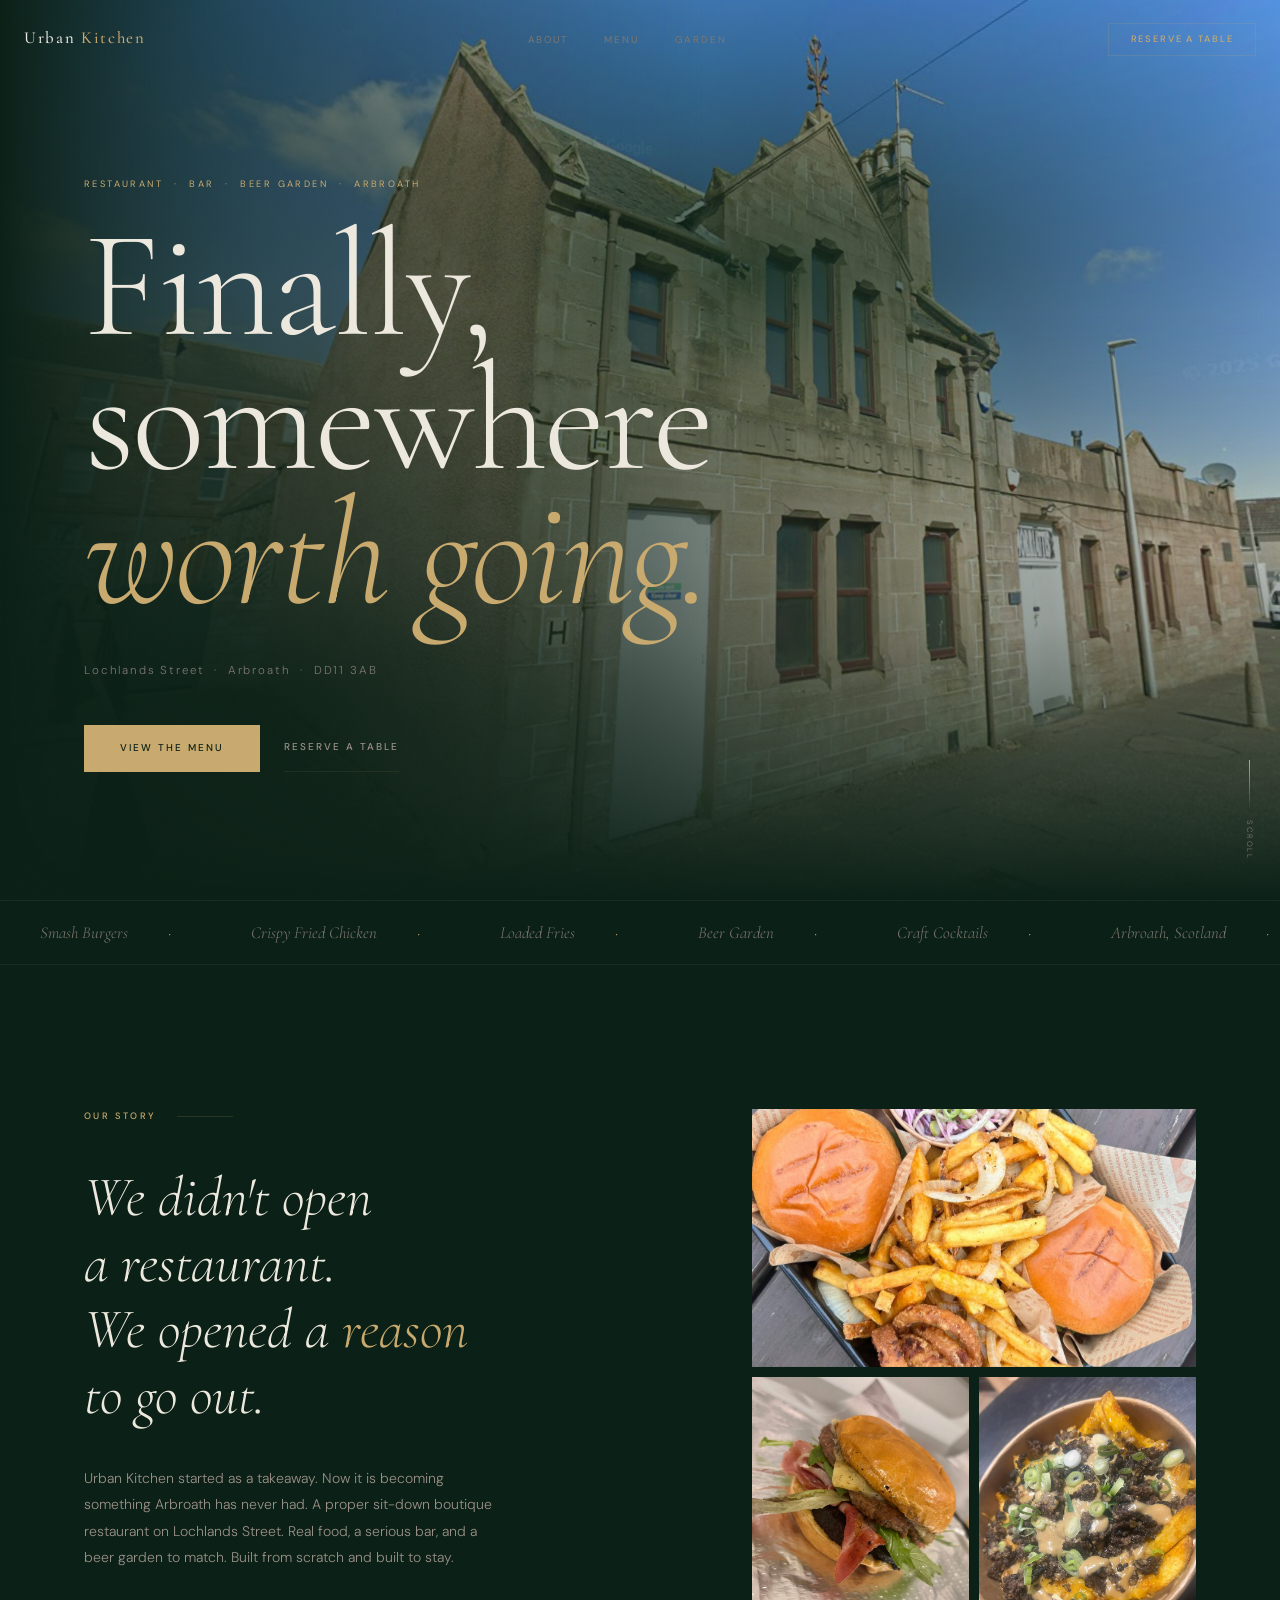
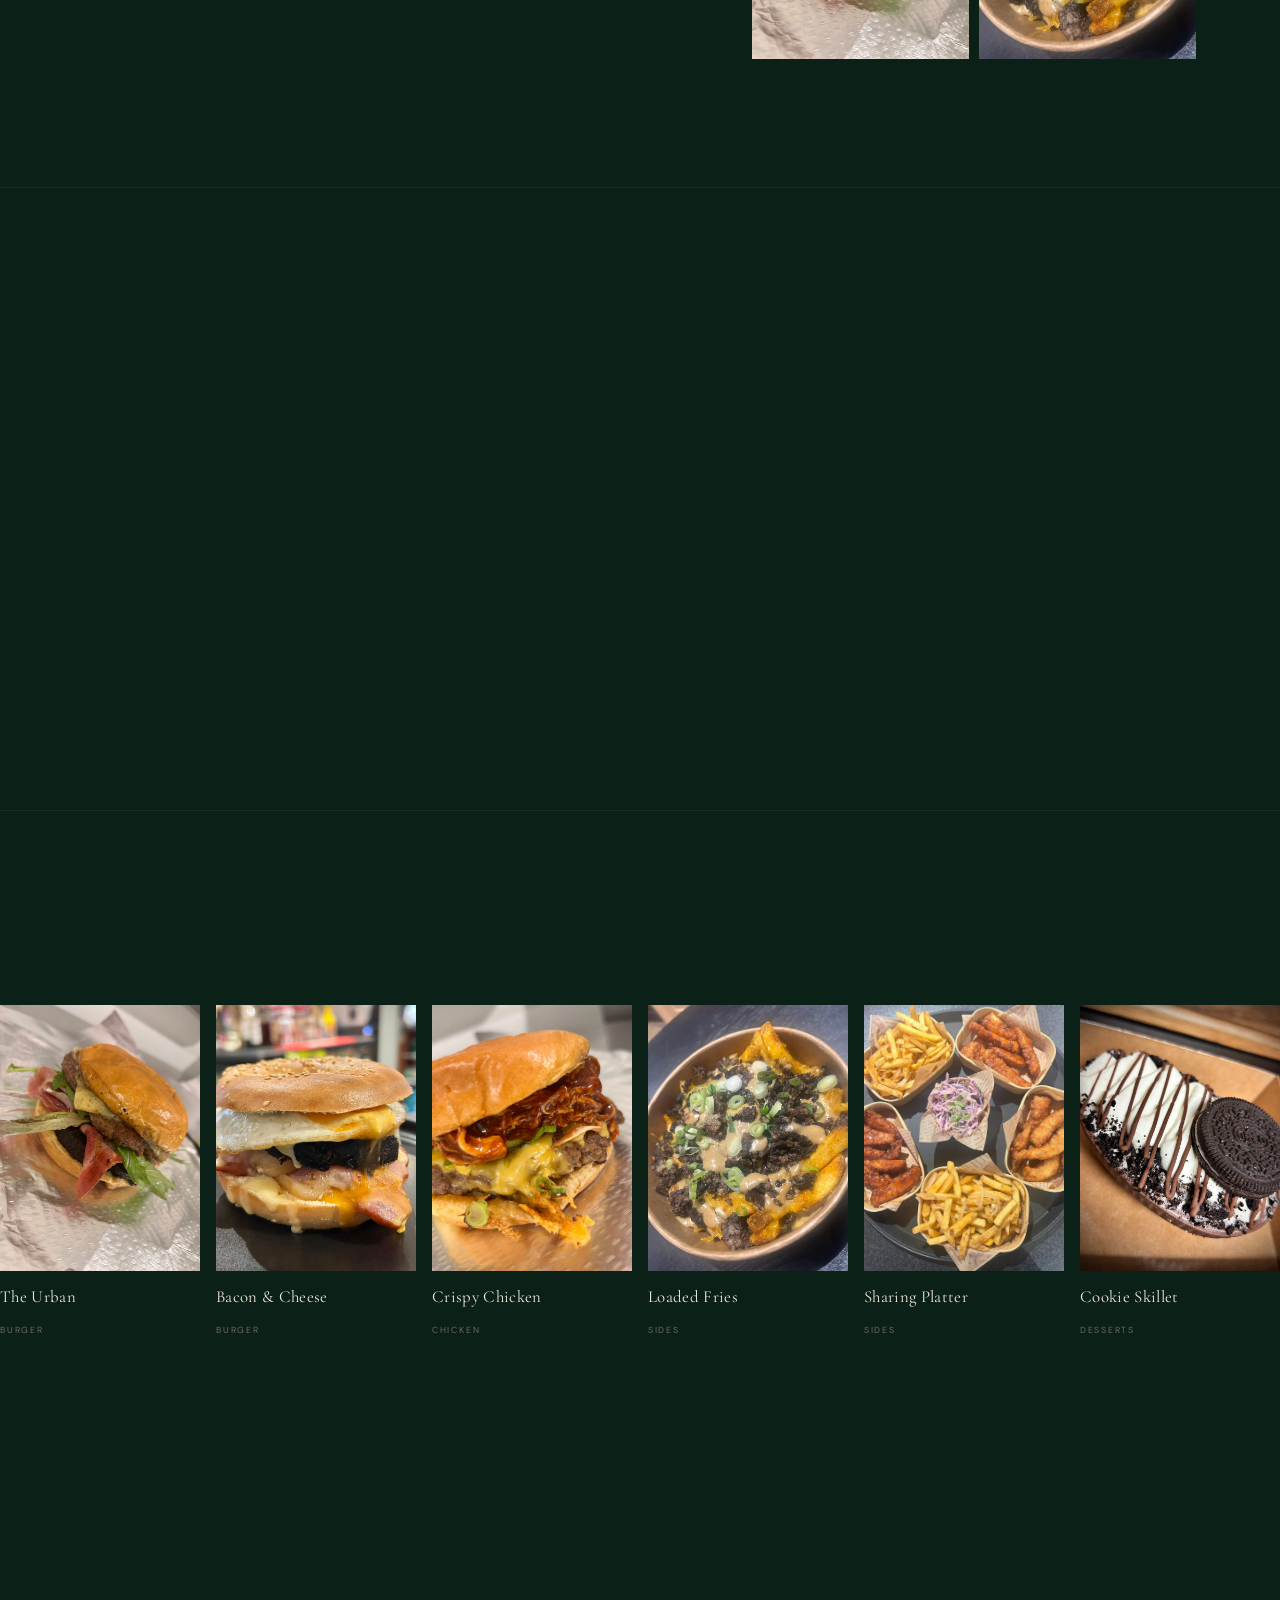
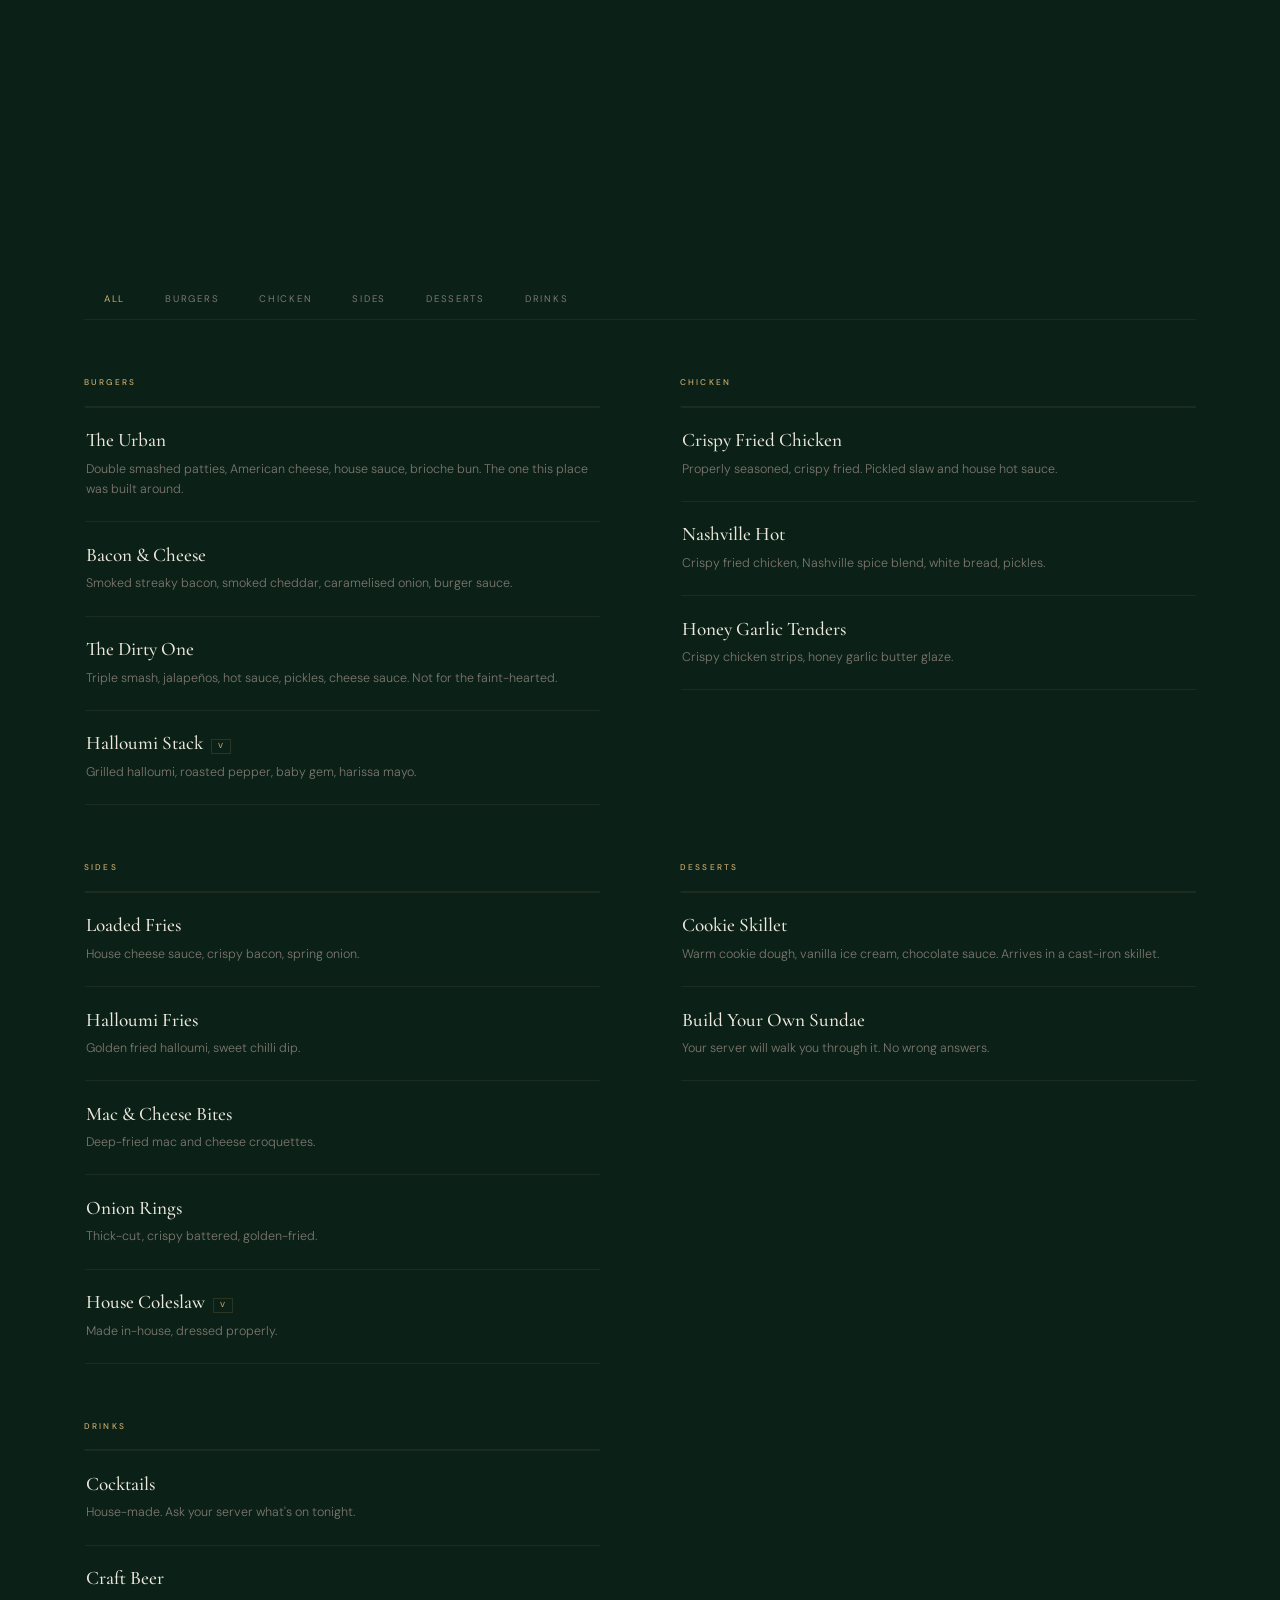
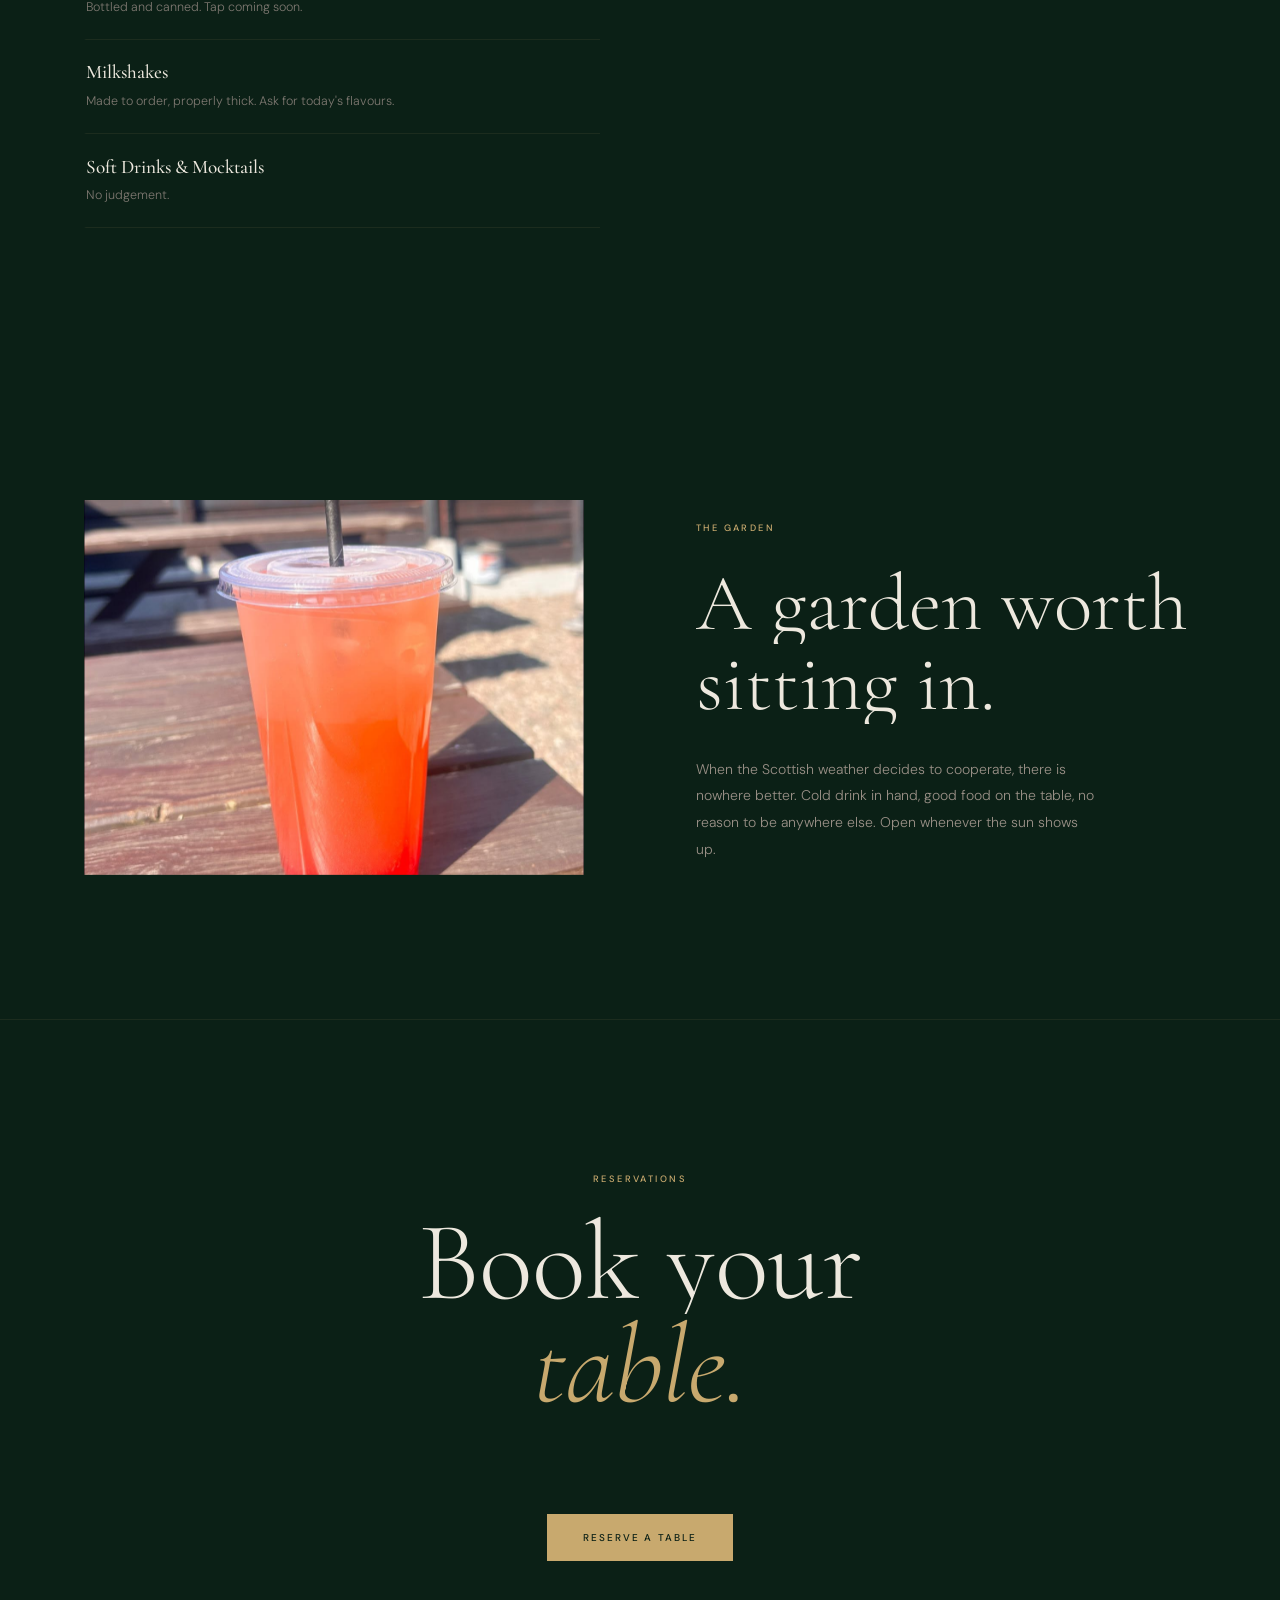
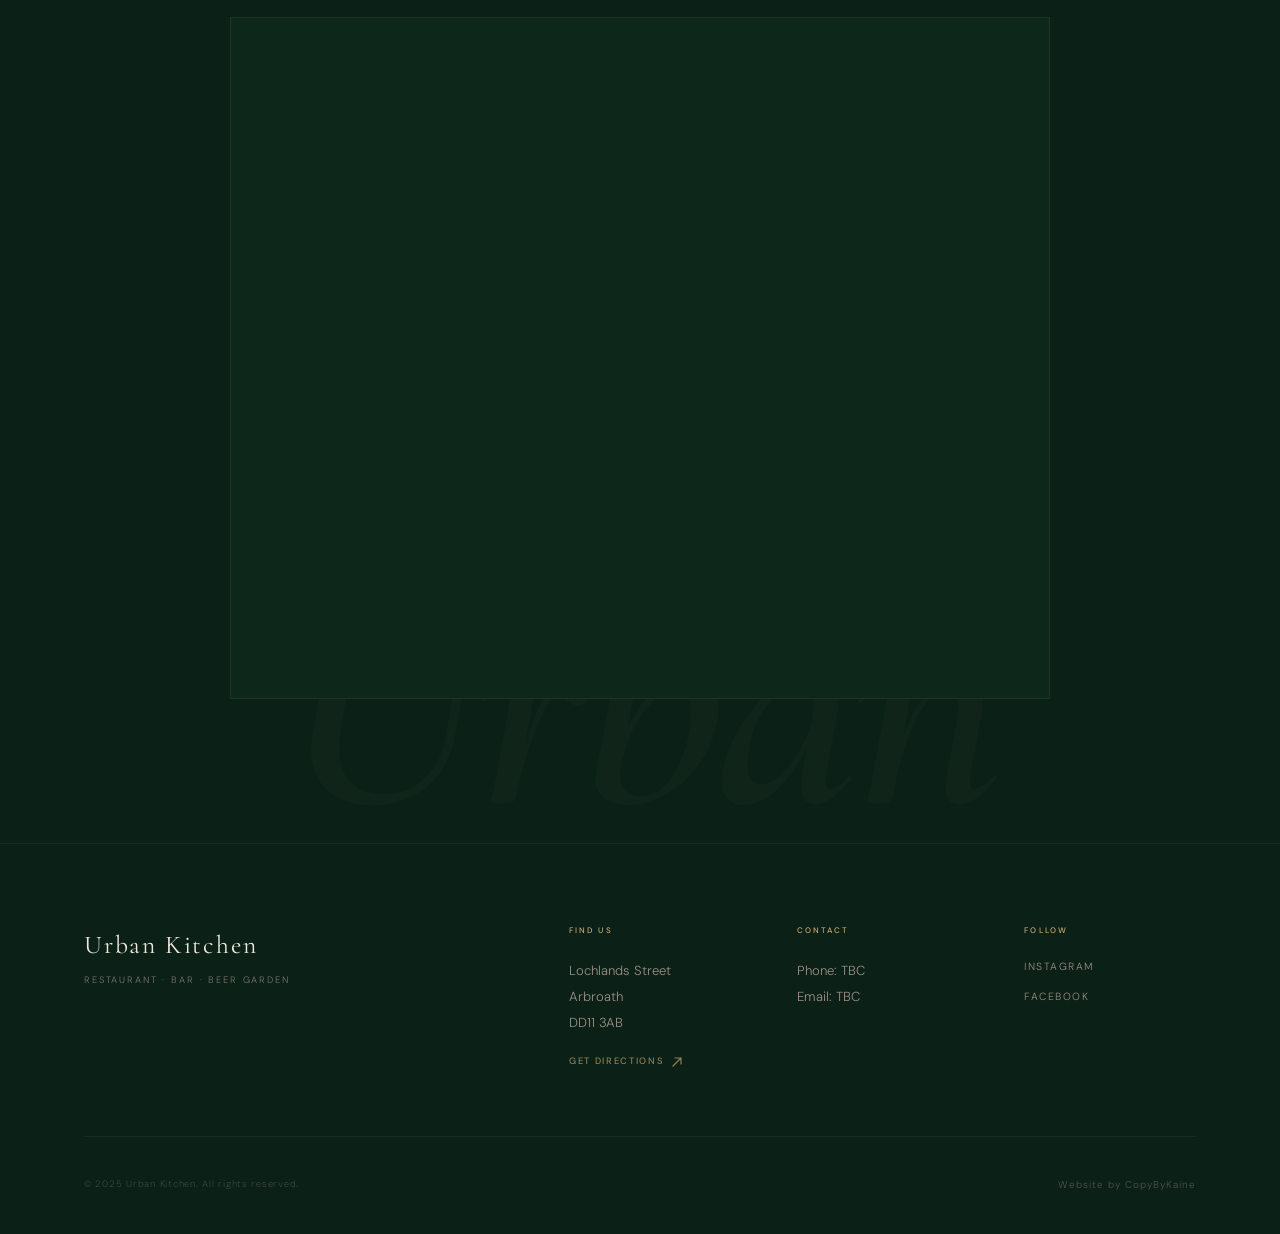
==== commit e4f911c2: "theme: brighten green to a visible deep forest green (not near-black) Co-Authored-By: Claude Opus 4." ====
--- a/index.html
+++ b/index.html
@@ -21,7 +21,7 @@
   <meta name="twitter:description" content="Restaurant. Bar. Beer Garden. Finally, somewhere worth going.">
   <meta name="twitter:image"       content="images/og-image.jpg">
 
-  <meta name="theme-color" content="#050D06">
+  <meta name="theme-color" content="#0B2016">
   <title>Urban Kitchen, Restaurant, Bar and Beer Garden, Arbroath</title>
 
   <!-- Schema.org: Restaurant structured data -->
@@ -58,9 +58,9 @@
        TOKENS
     ================================================ */
     :root {
-      --bg:          #050D06;
-      --bg-raise:    #081108;
-      --bg-card:     #0C160E;
+      --bg:          #0B2016;
+      --bg-raise:    #0E271B;
+      --bg-card:     #123021;
       --gold:        #C8A96E;
       --gold-dim:    rgba(200,169,110,0.08);
       --gold-border: rgba(200,169,110,0.16);
@@ -261,7 +261,7 @@
       border-bottom: 1px solid transparent;
     }
     .nav.scrolled {
-      background: rgba(5,13,6,.90);
+      background: rgba(11,32,22,.90);
       backdrop-filter: blur(18px);
       -webkit-backdrop-filter: blur(18px);
       padding-top: 1rem;
@@ -401,8 +401,8 @@
       inset: 0;
       will-change: transform;
       background:
-        radial-gradient(ellipse 90% 65% at 60% 30%, rgba(10,24,14,.82) 0%, transparent 65%),
-        radial-gradient(ellipse 110% 90% at 20% 80%, rgba(5,13,6,.88) 0%, transparent 55%),
+        radial-gradient(ellipse 90% 65% at 60% 30%, rgba(14,40,27,.82) 0%, transparent 65%),
+        radial-gradient(ellipse 110% 90% at 20% 80%, rgba(11,32,22,.88) 0%, transparent 55%),
         url('building exterior.png') center/cover no-repeat;
     }
     /* Bottom + left gradient overlay — pulls hero into page */
@@ -410,7 +410,7 @@
       position: absolute;
       inset: 0;
       background:
-        linear-gradient(to top,  var(--bg) 0%, rgba(5,13,6,.3) 38%, transparent 65%),
+        linear-gradient(to top,  var(--bg) 0%, rgba(11,32,22,.3) 38%, transparent 65%),
         linear-gradient(to right, var(--bg) 0%, transparent 55%);
       z-index: 1;
     }
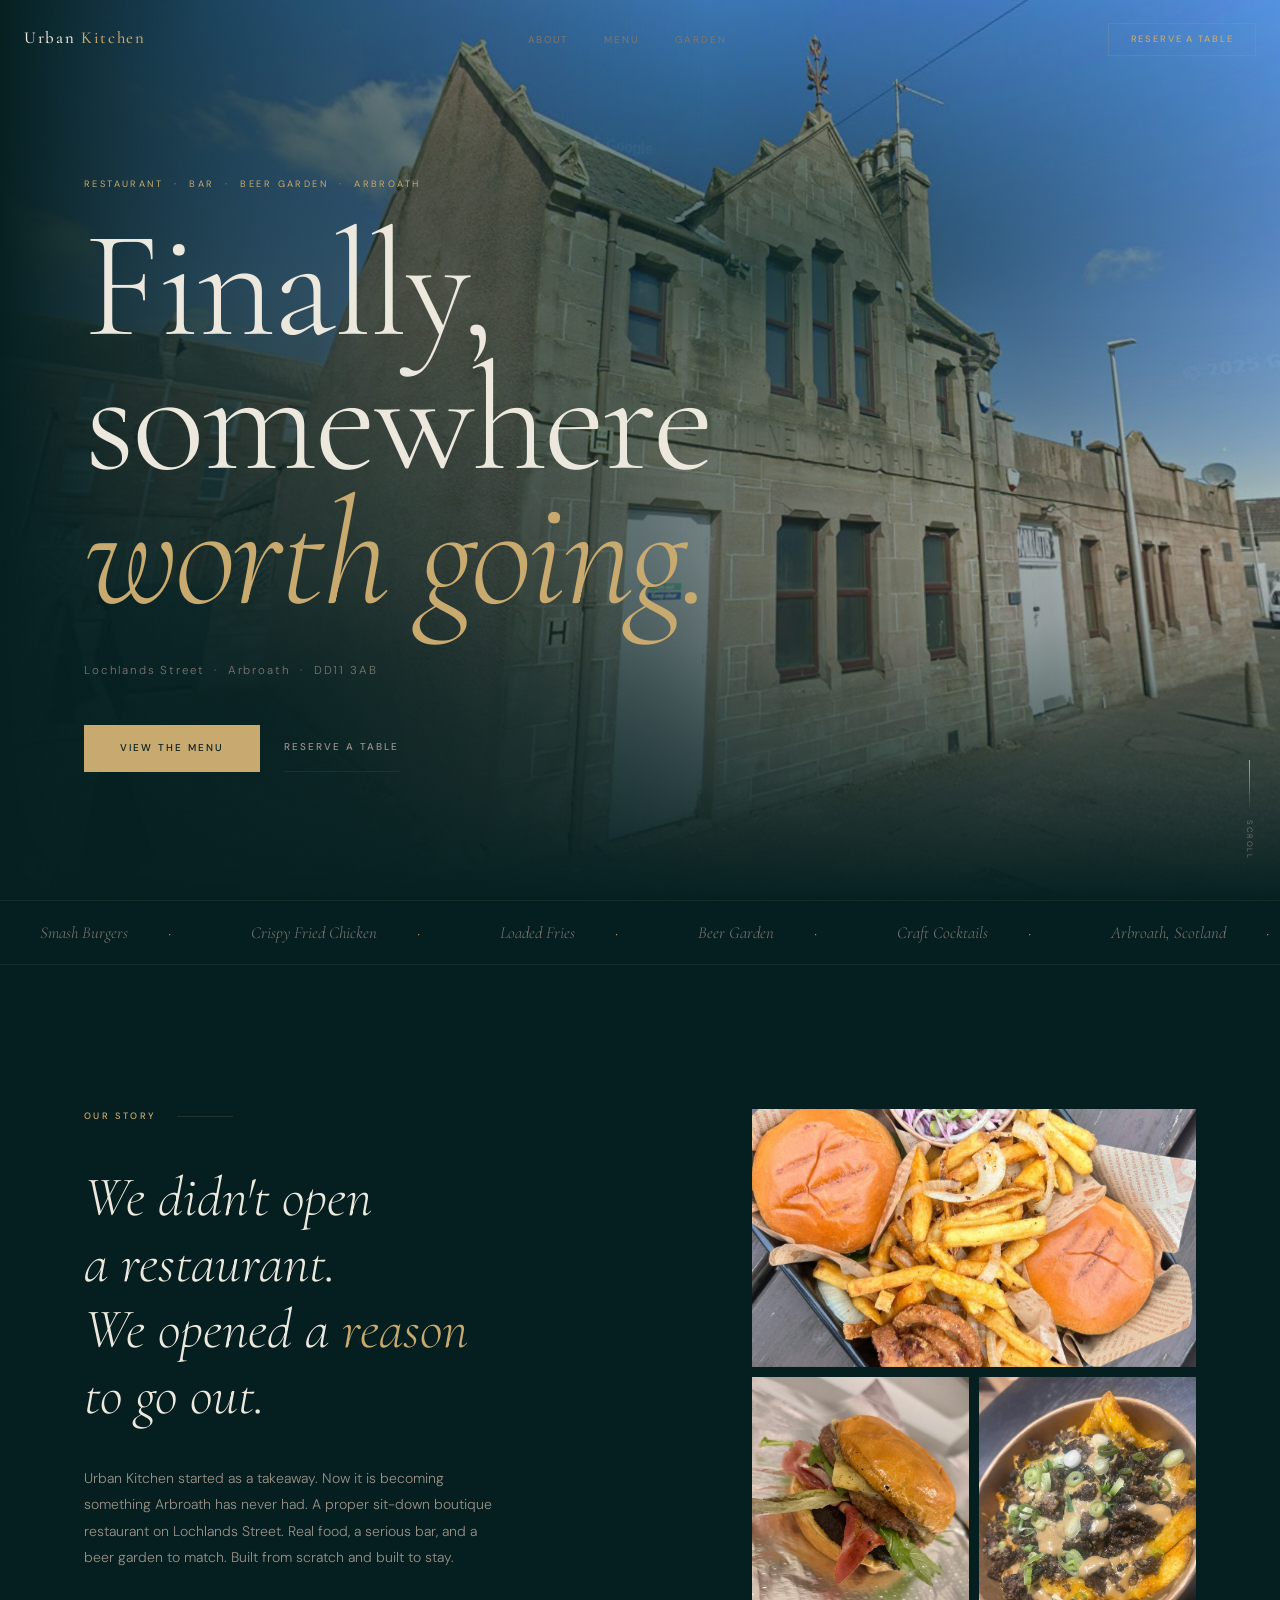
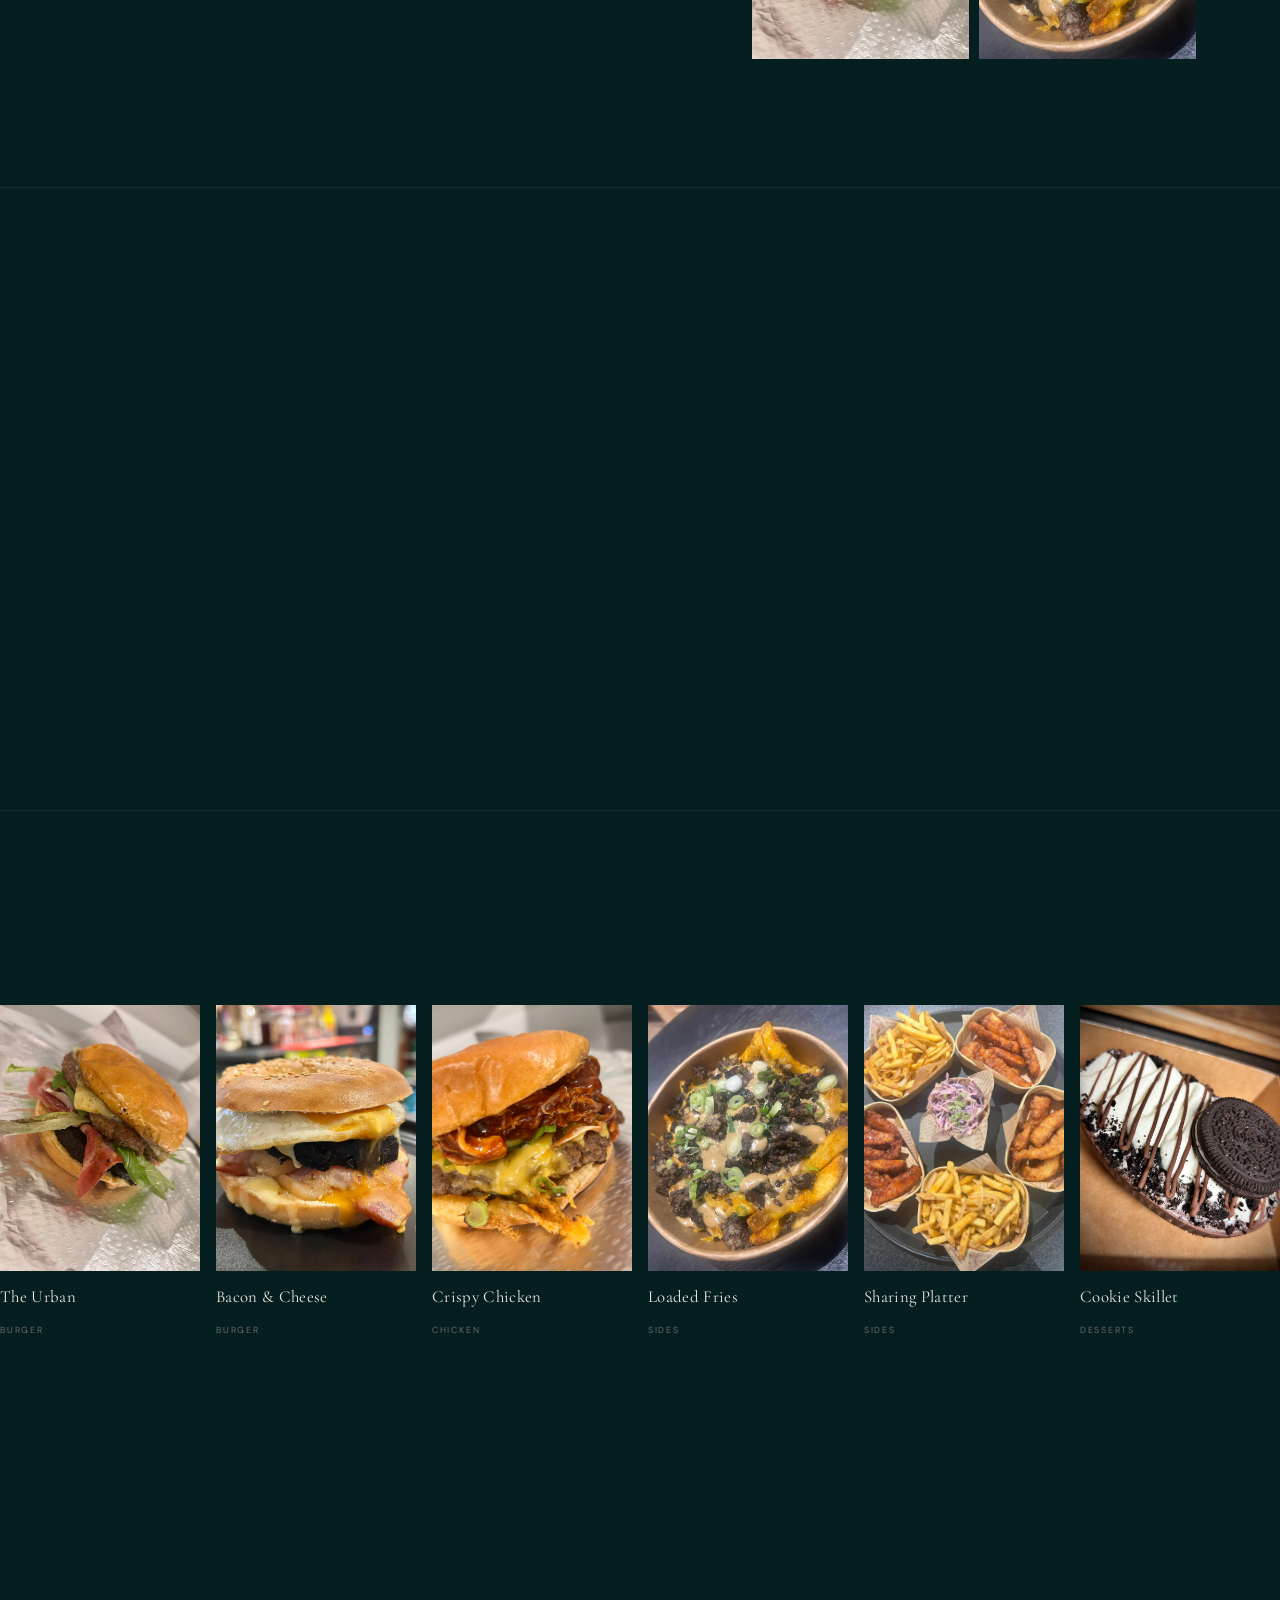
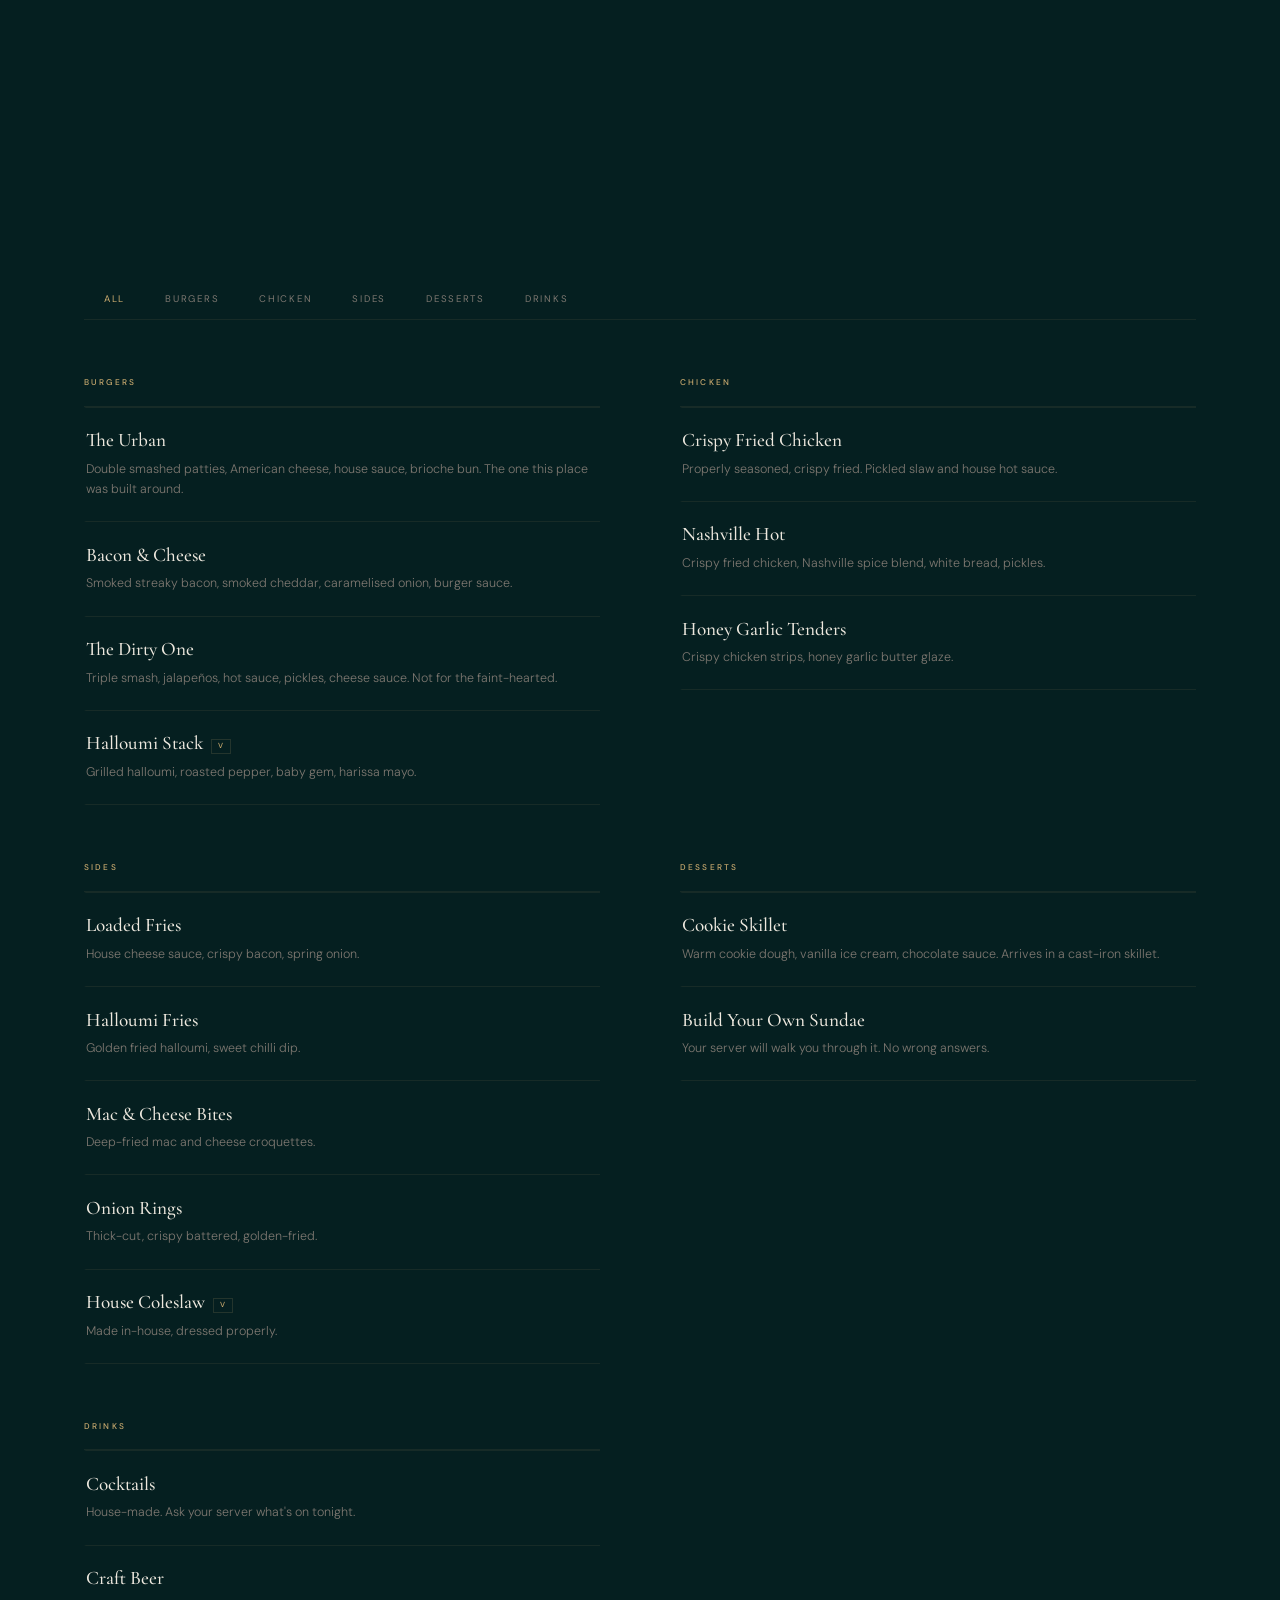
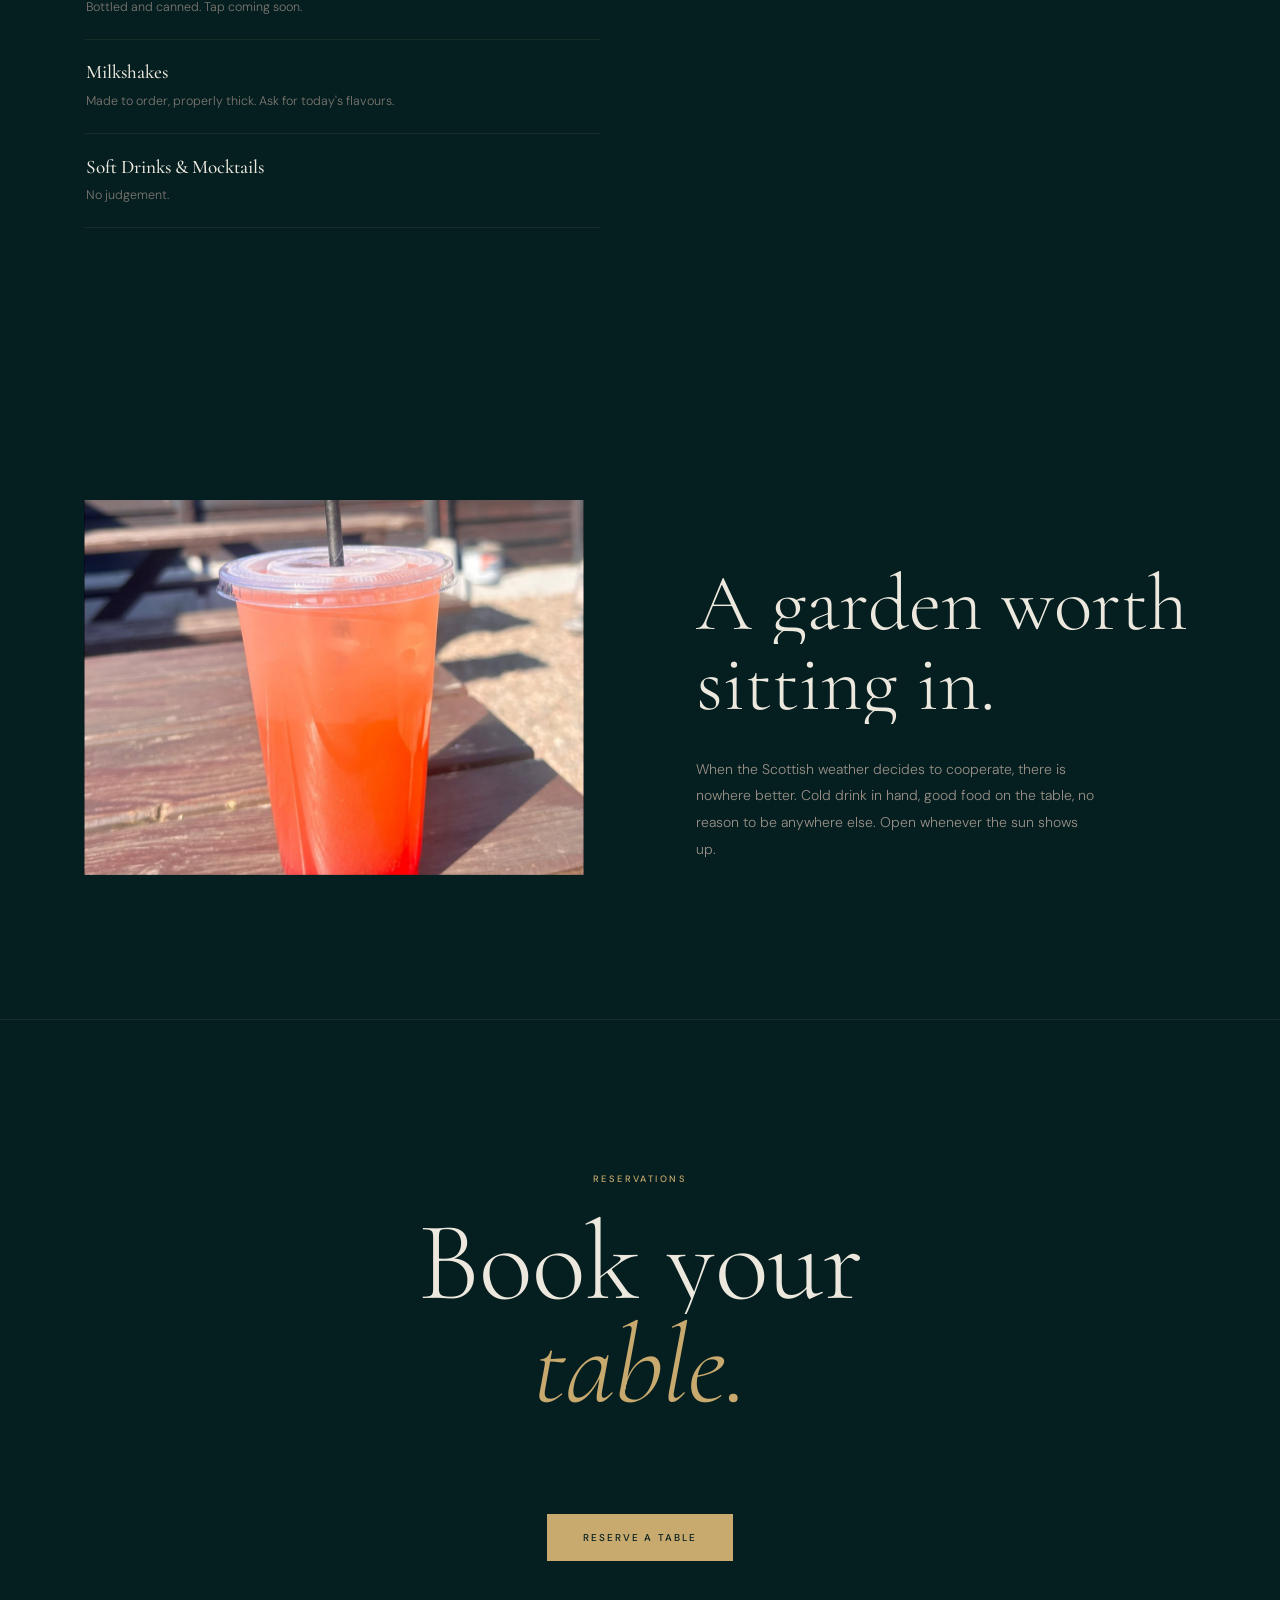
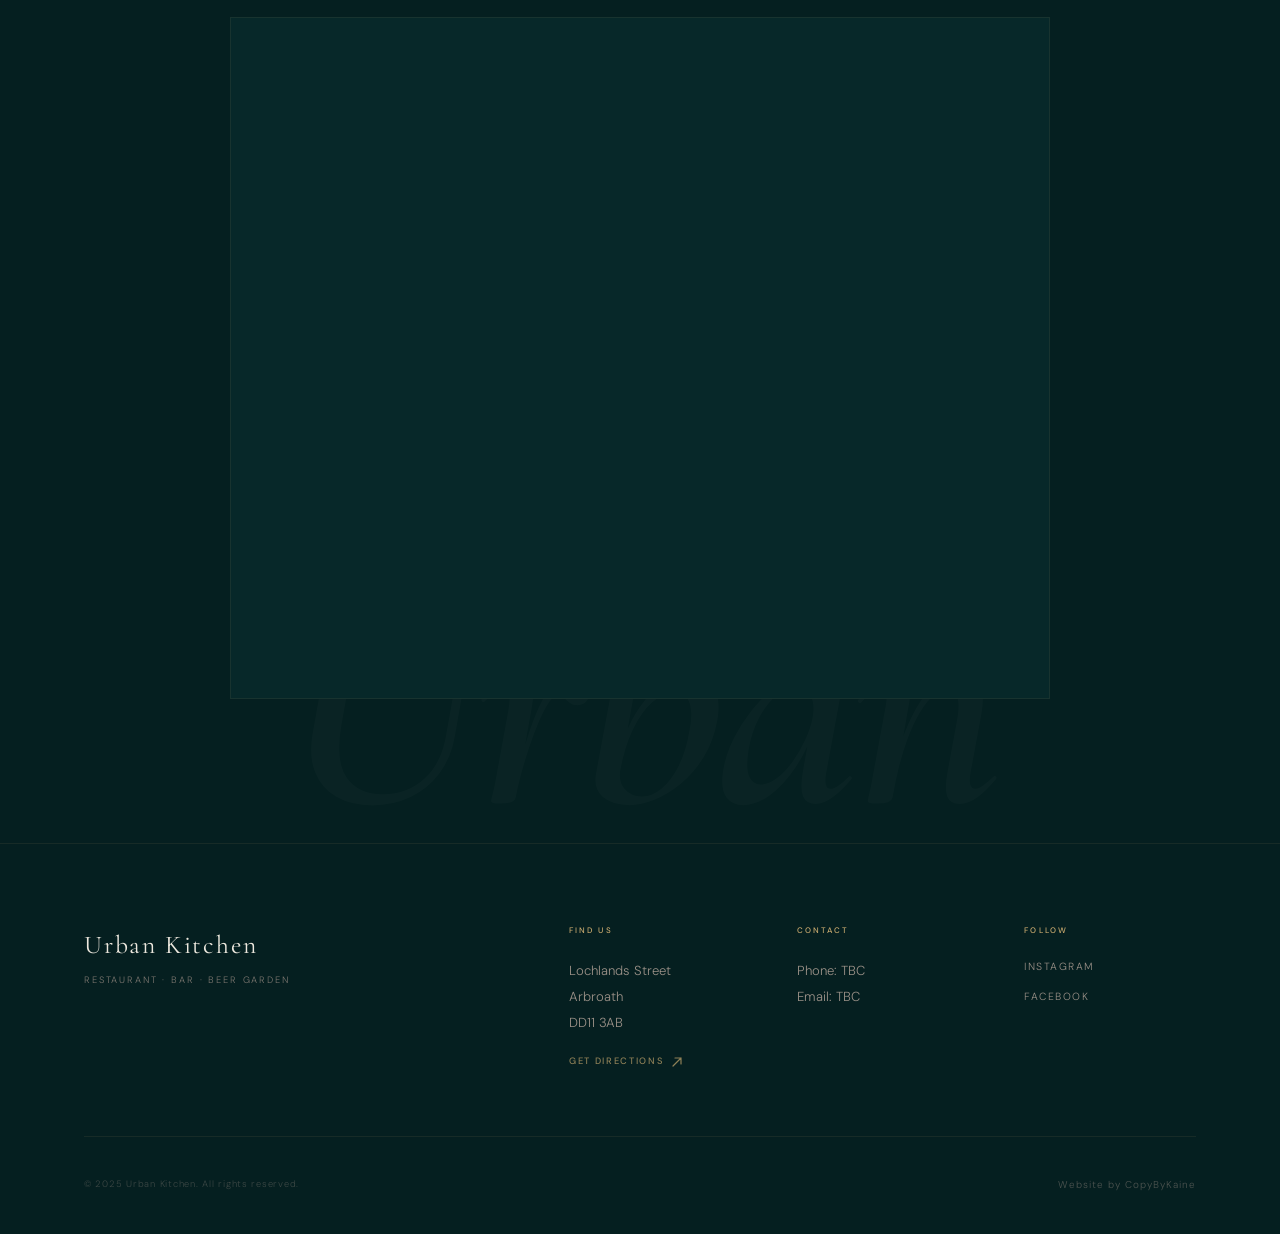
==== commit 04ade615: "theme: deep dark green #051F20 palette, darker hero overlays Co-Authored-By: Claude Opus 4.8 <norepl" ====
--- a/index.html
+++ b/index.html
@@ -21,7 +21,7 @@
   <meta name="twitter:description" content="Restaurant. Bar. Beer Garden. Finally, somewhere worth going.">
   <meta name="twitter:image"       content="images/og-image.jpg">
 
-  <meta name="theme-color" content="#0B2016">
+  <meta name="theme-color" content="#051F20">
   <title>Urban Kitchen, Restaurant, Bar and Beer Garden, Arbroath</title>
 
   <!-- Schema.org: Restaurant structured data -->
@@ -58,9 +58,9 @@
        TOKENS
     ================================================ */
     :root {
-      --bg:          #0B2016;
-      --bg-raise:    #0E271B;
-      --bg-card:     #123021;
+      --bg:          #051F20;
+      --bg-raise:    #072829;
+      --bg-card:     #0A3234;
       --gold:        #C8A96E;
       --gold-dim:    rgba(200,169,110,0.08);
       --gold-border: rgba(200,169,110,0.16);
@@ -261,7 +261,7 @@
       border-bottom: 1px solid transparent;
     }
     .nav.scrolled {
-      background: rgba(11,32,22,.90);
+      background: rgba(5,31,32,.90);
       backdrop-filter: blur(18px);
       -webkit-backdrop-filter: blur(18px);
       padding-top: 1rem;
@@ -401,8 +401,8 @@
       inset: 0;
       will-change: transform;
       background:
-        radial-gradient(ellipse 90% 65% at 60% 30%, rgba(14,40,27,.82) 0%, transparent 65%),
-        radial-gradient(ellipse 110% 90% at 20% 80%, rgba(11,32,22,.88) 0%, transparent 55%),
+        radial-gradient(ellipse 90% 65% at 60% 30%, rgba(7,40,41,.78) 0%, transparent 65%),
+        radial-gradient(ellipse 110% 90% at 20% 80%, rgba(5,31,32,.85) 0%, transparent 55%),
         url('building exterior.png') center/cover no-repeat;
     }
     /* Bottom + left gradient overlay — pulls hero into page */
@@ -410,7 +410,7 @@
       position: absolute;
       inset: 0;
       background:
-        linear-gradient(to top,  var(--bg) 0%, rgba(11,32,22,.3) 38%, transparent 65%),
+        linear-gradient(to top,  var(--bg) 0%, rgba(5,31,32,.3) 38%, transparent 65%),
         linear-gradient(to right, var(--bg) 0%, transparent 55%);
       z-index: 1;
     }
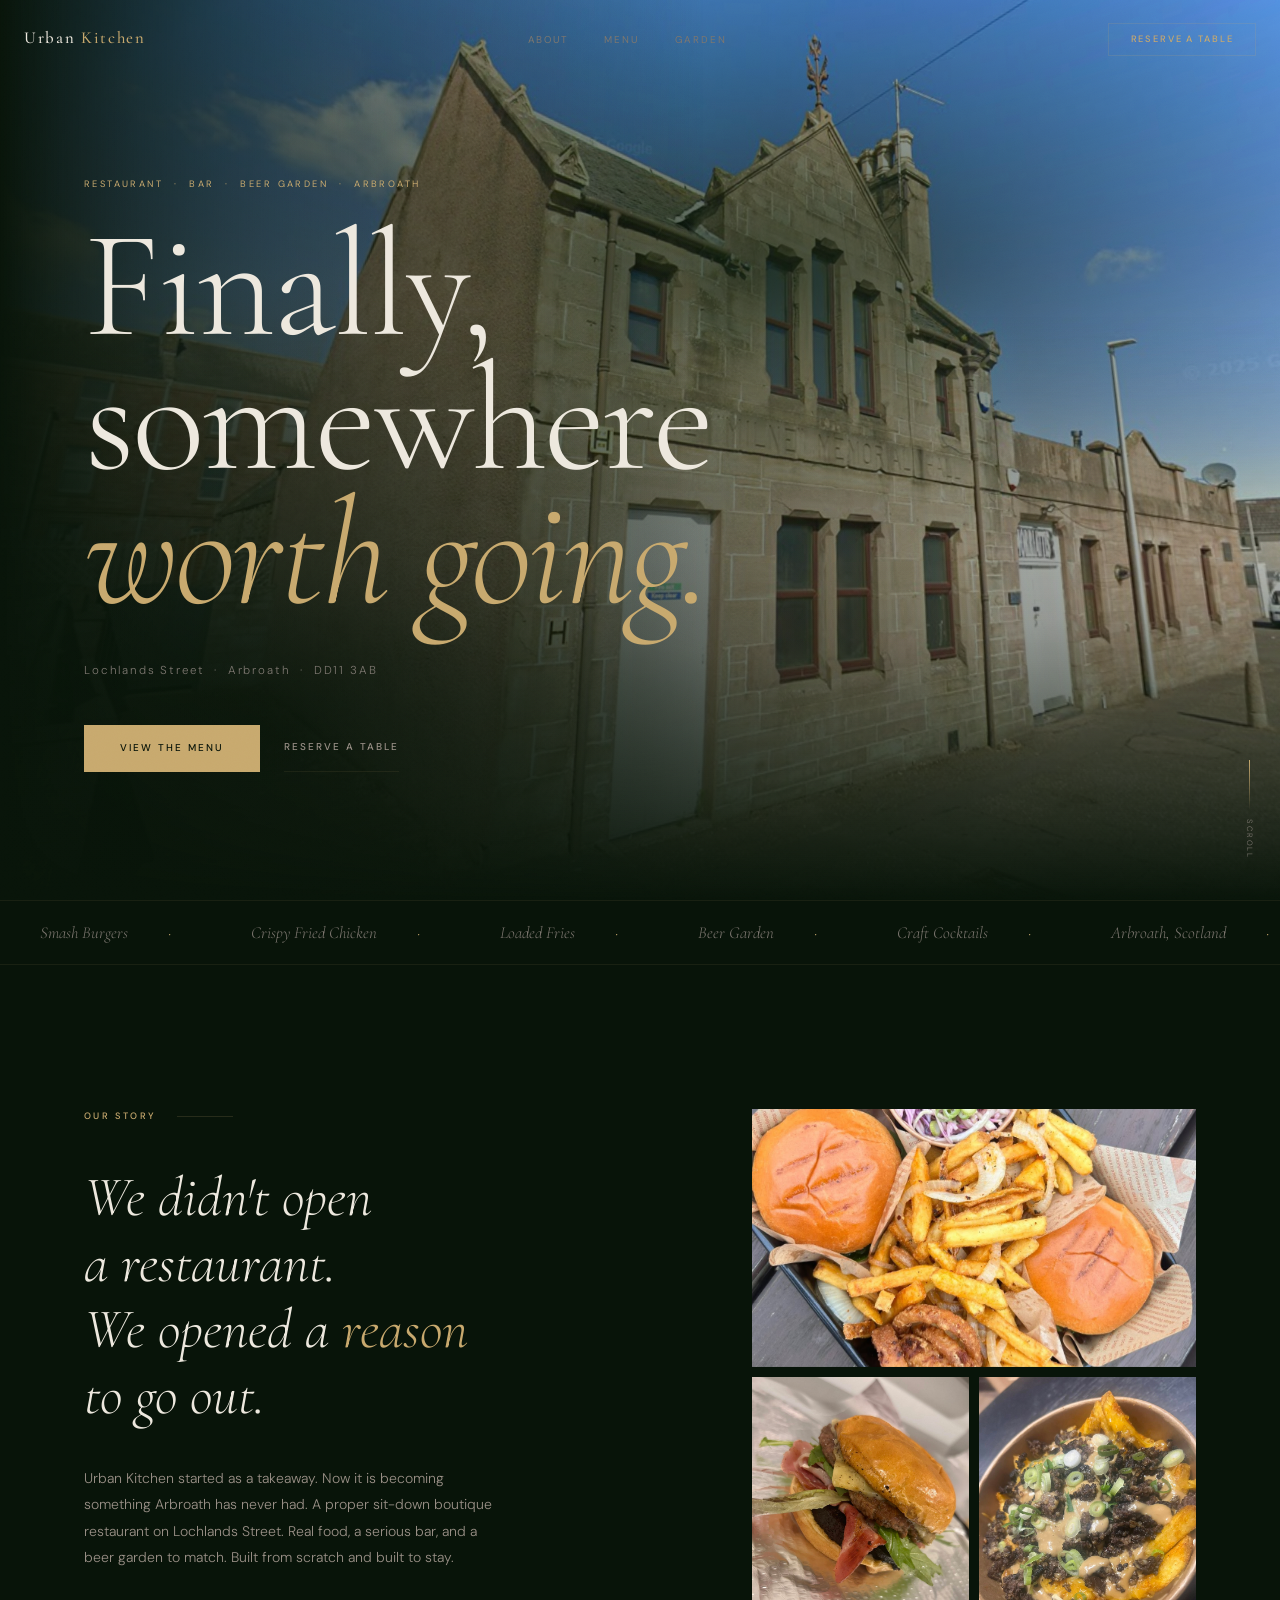
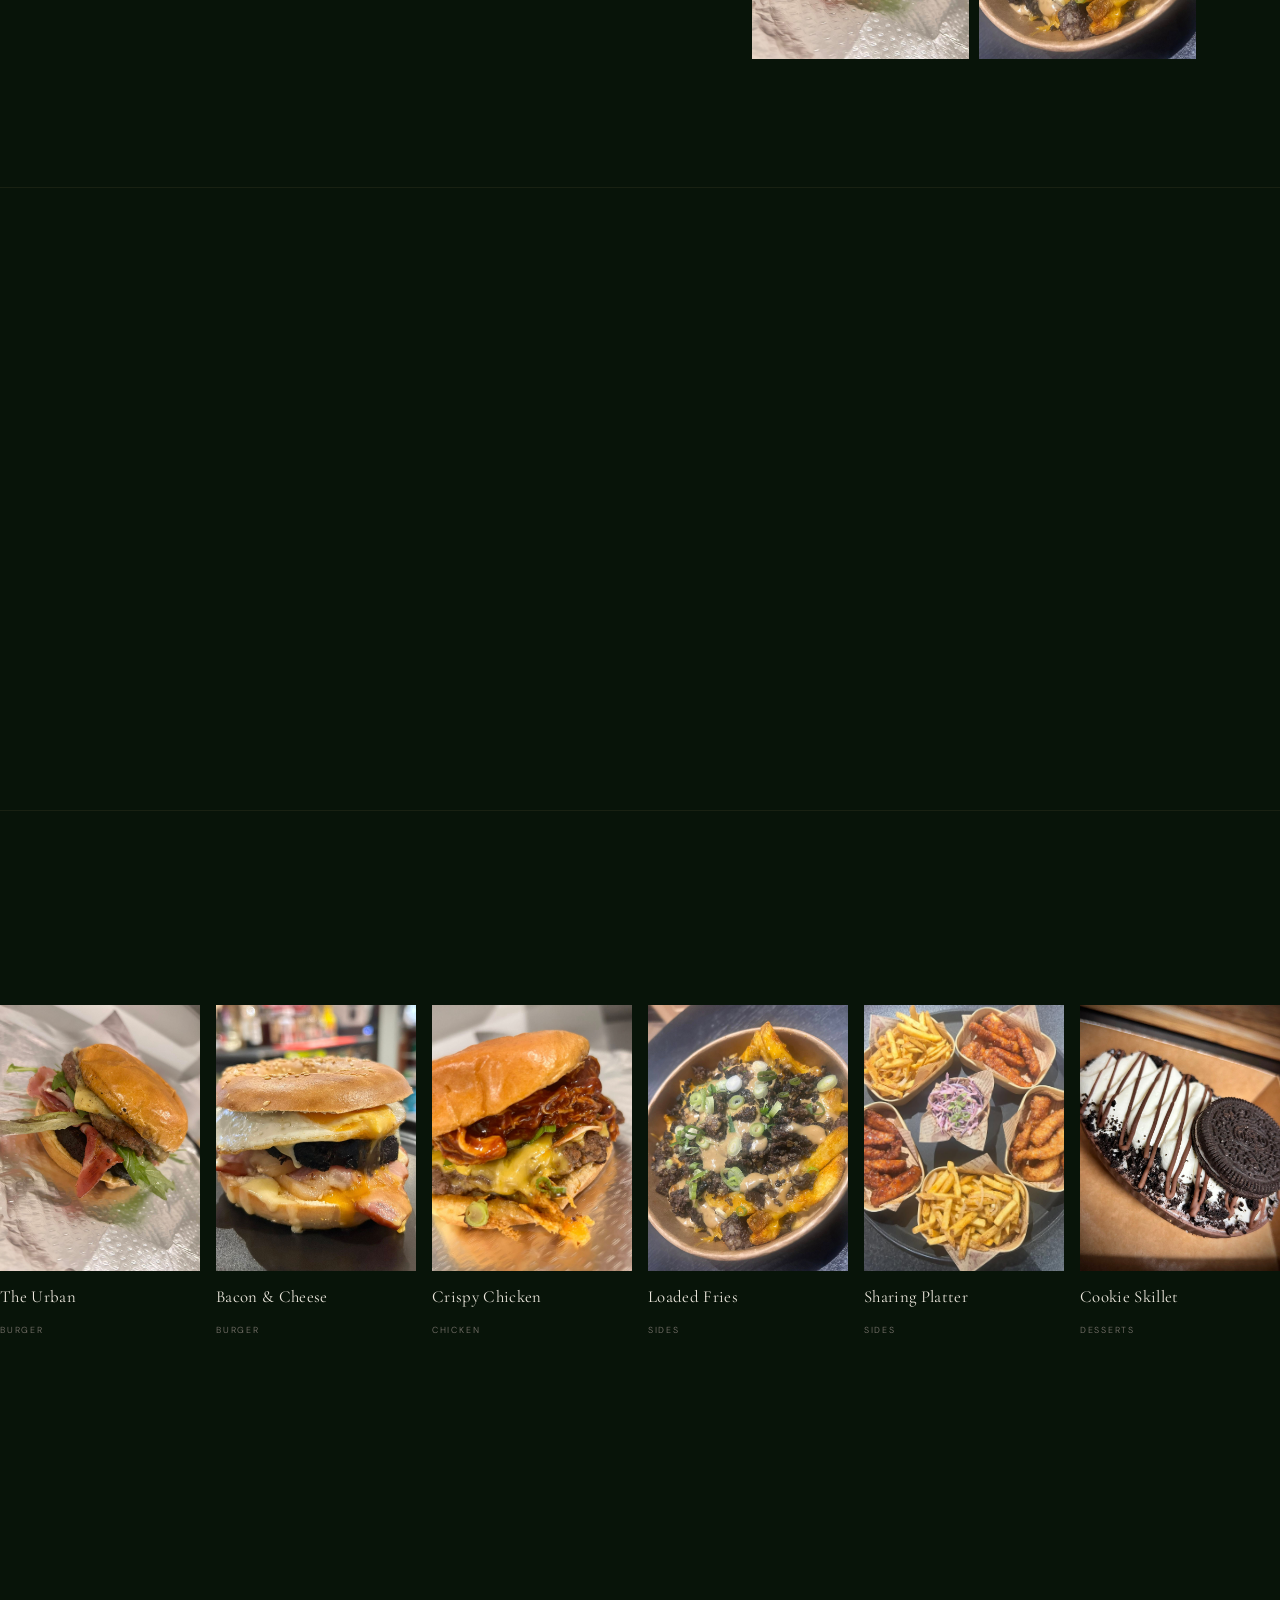
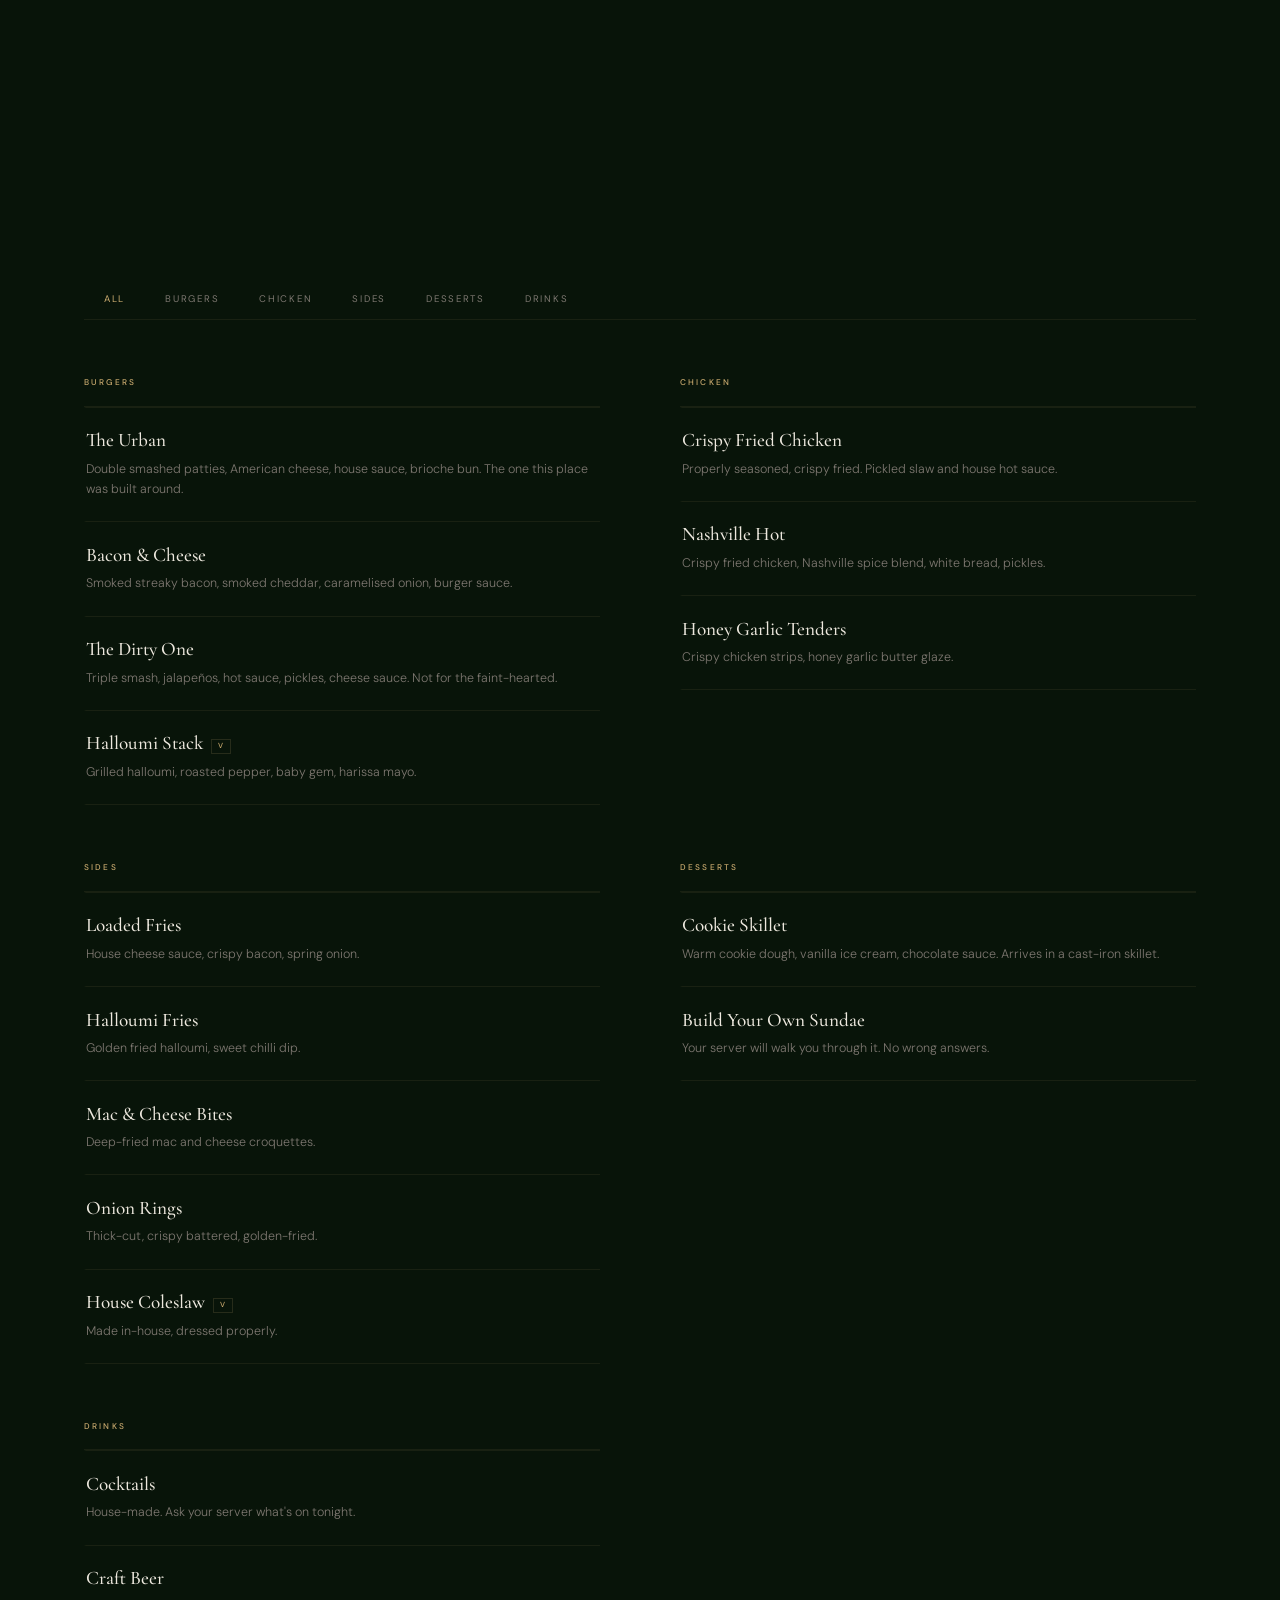
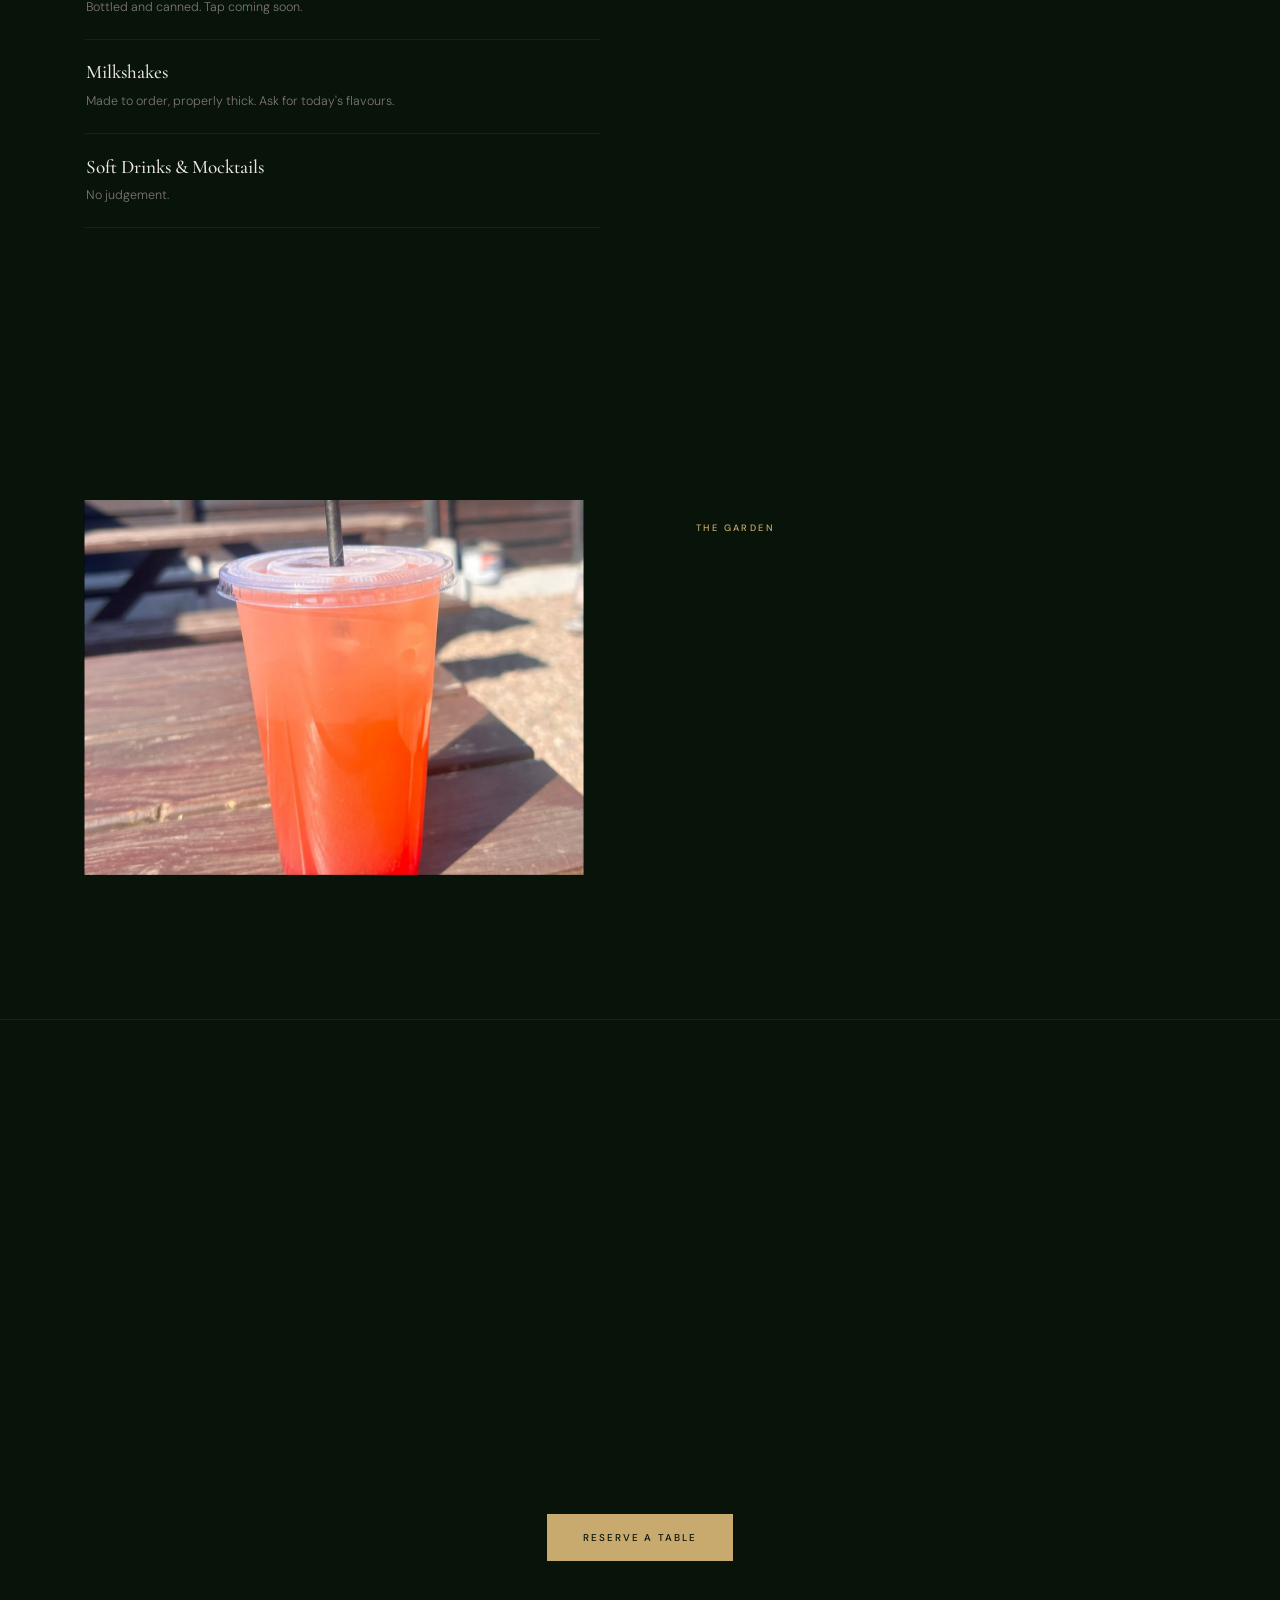
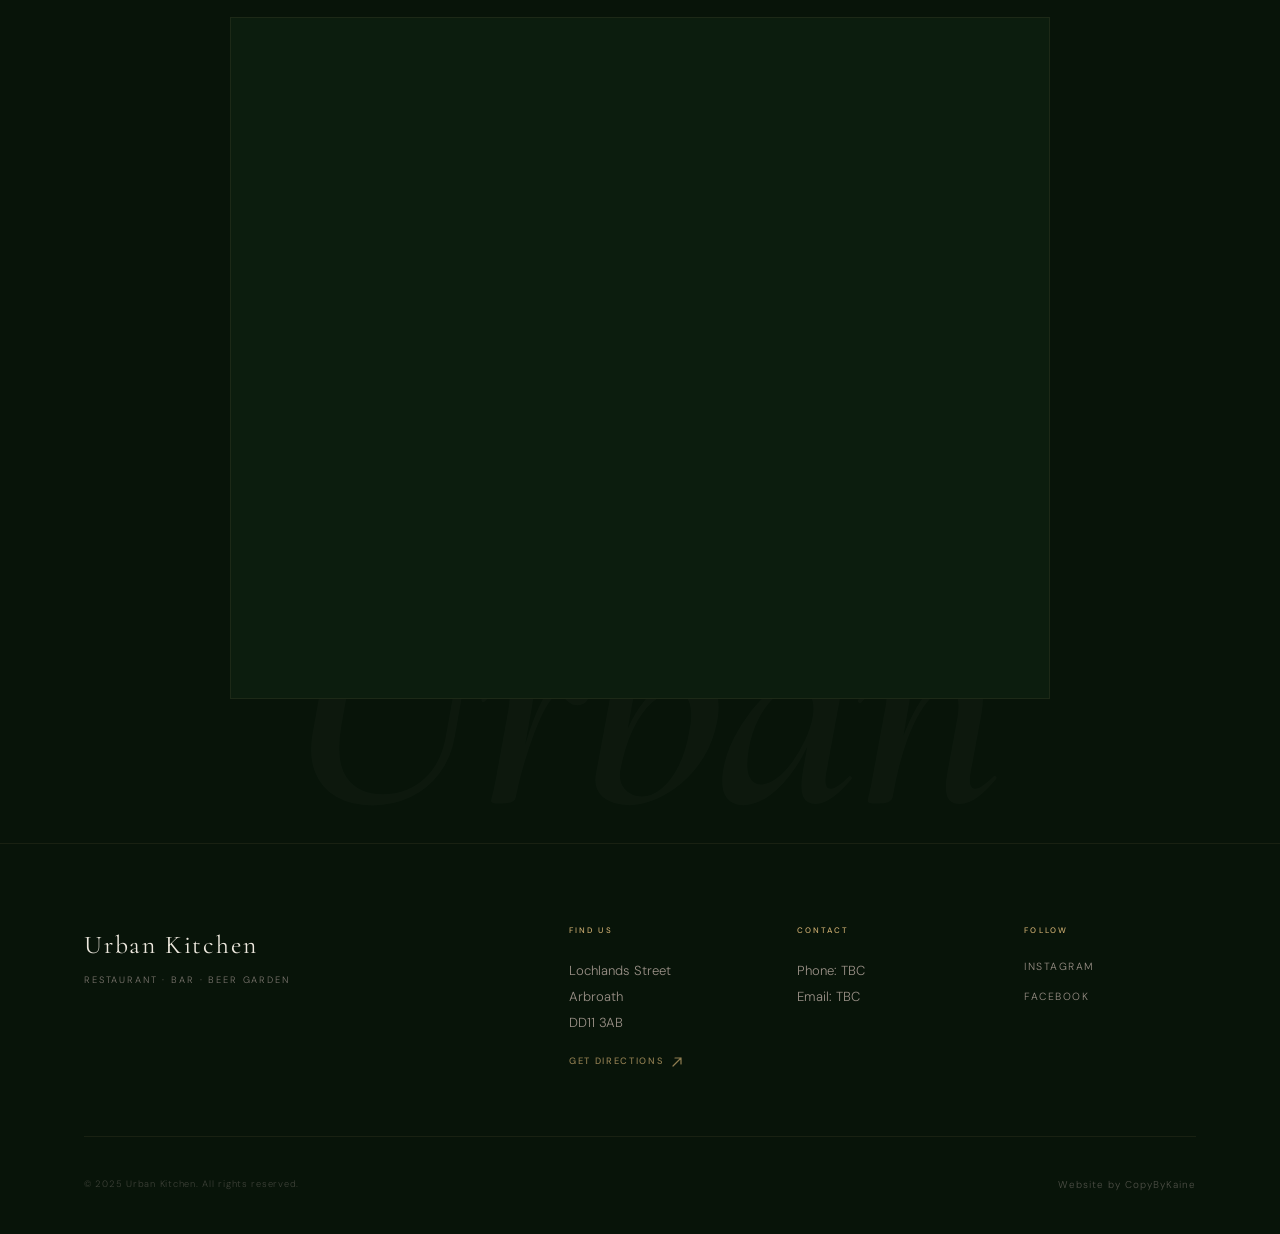
==== commit ab87669f: "theme: true near-black forest green #081409 (kill the teal cast) Co-Authored-By: Claude Opus 4.8 <no" ====
--- a/index.html
+++ b/index.html
@@ -21,7 +21,7 @@
   <meta name="twitter:description" content="Restaurant. Bar. Beer Garden. Finally, somewhere worth going.">
   <meta name="twitter:image"       content="images/og-image.jpg">
 
-  <meta name="theme-color" content="#051F20">
+  <meta name="theme-color" content="#081409">
   <title>Urban Kitchen, Restaurant, Bar and Beer Garden, Arbroath</title>
 
   <!-- Schema.org: Restaurant structured data -->
@@ -58,9 +58,9 @@
        TOKENS
     ================================================ */
     :root {
-      --bg:          #051F20;
-      --bg-raise:    #072829;
-      --bg-card:     #0A3234;
+      --bg:          #081409;
+      --bg-raise:    #0C1D0E;
+      --bg-card:     #122A15;
       --gold:        #C8A96E;
       --gold-dim:    rgba(200,169,110,0.08);
       --gold-border: rgba(200,169,110,0.16);
@@ -261,7 +261,7 @@
       border-bottom: 1px solid transparent;
     }
     .nav.scrolled {
-      background: rgba(5,31,32,.90);
+      background: rgba(8,20,9,.90);
       backdrop-filter: blur(18px);
       -webkit-backdrop-filter: blur(18px);
       padding-top: 1rem;
@@ -401,8 +401,8 @@
       inset: 0;
       will-change: transform;
       background:
-        radial-gradient(ellipse 90% 65% at 60% 30%, rgba(7,40,41,.78) 0%, transparent 65%),
-        radial-gradient(ellipse 110% 90% at 20% 80%, rgba(5,31,32,.85) 0%, transparent 55%),
+        radial-gradient(ellipse 90% 65% at 60% 30%, rgba(12,29,14,.78) 0%, transparent 65%),
+        radial-gradient(ellipse 110% 90% at 20% 80%, rgba(8,20,9,.85) 0%, transparent 55%),
         url('building exterior.png') center/cover no-repeat;
     }
     /* Bottom + left gradient overlay — pulls hero into page */
@@ -410,7 +410,7 @@
       position: absolute;
       inset: 0;
       background:
-        linear-gradient(to top,  var(--bg) 0%, rgba(5,31,32,.3) 38%, transparent 65%),
+        linear-gradient(to top,  var(--bg) 0%, rgba(8,20,9,.3) 38%, transparent 65%),
         linear-gradient(to right, var(--bg) 0%, transparent 55%);
       z-index: 1;
     }
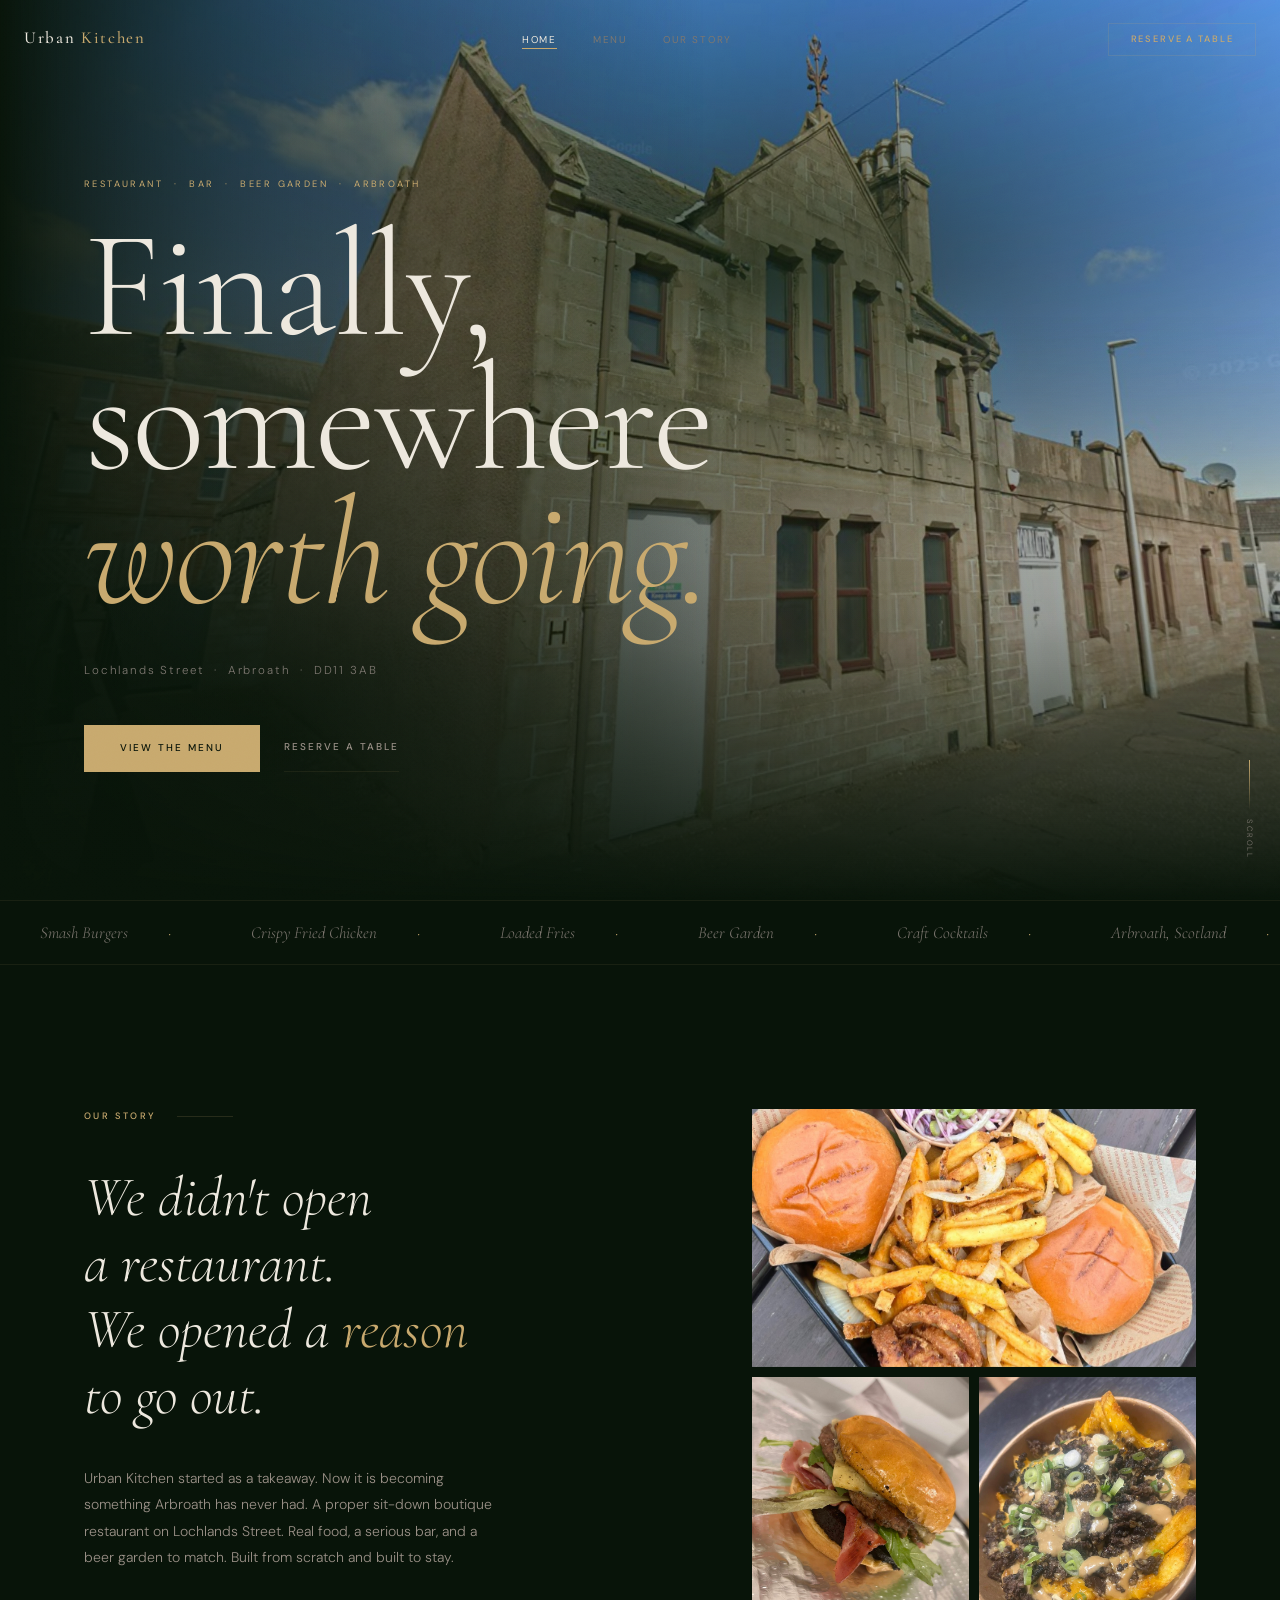
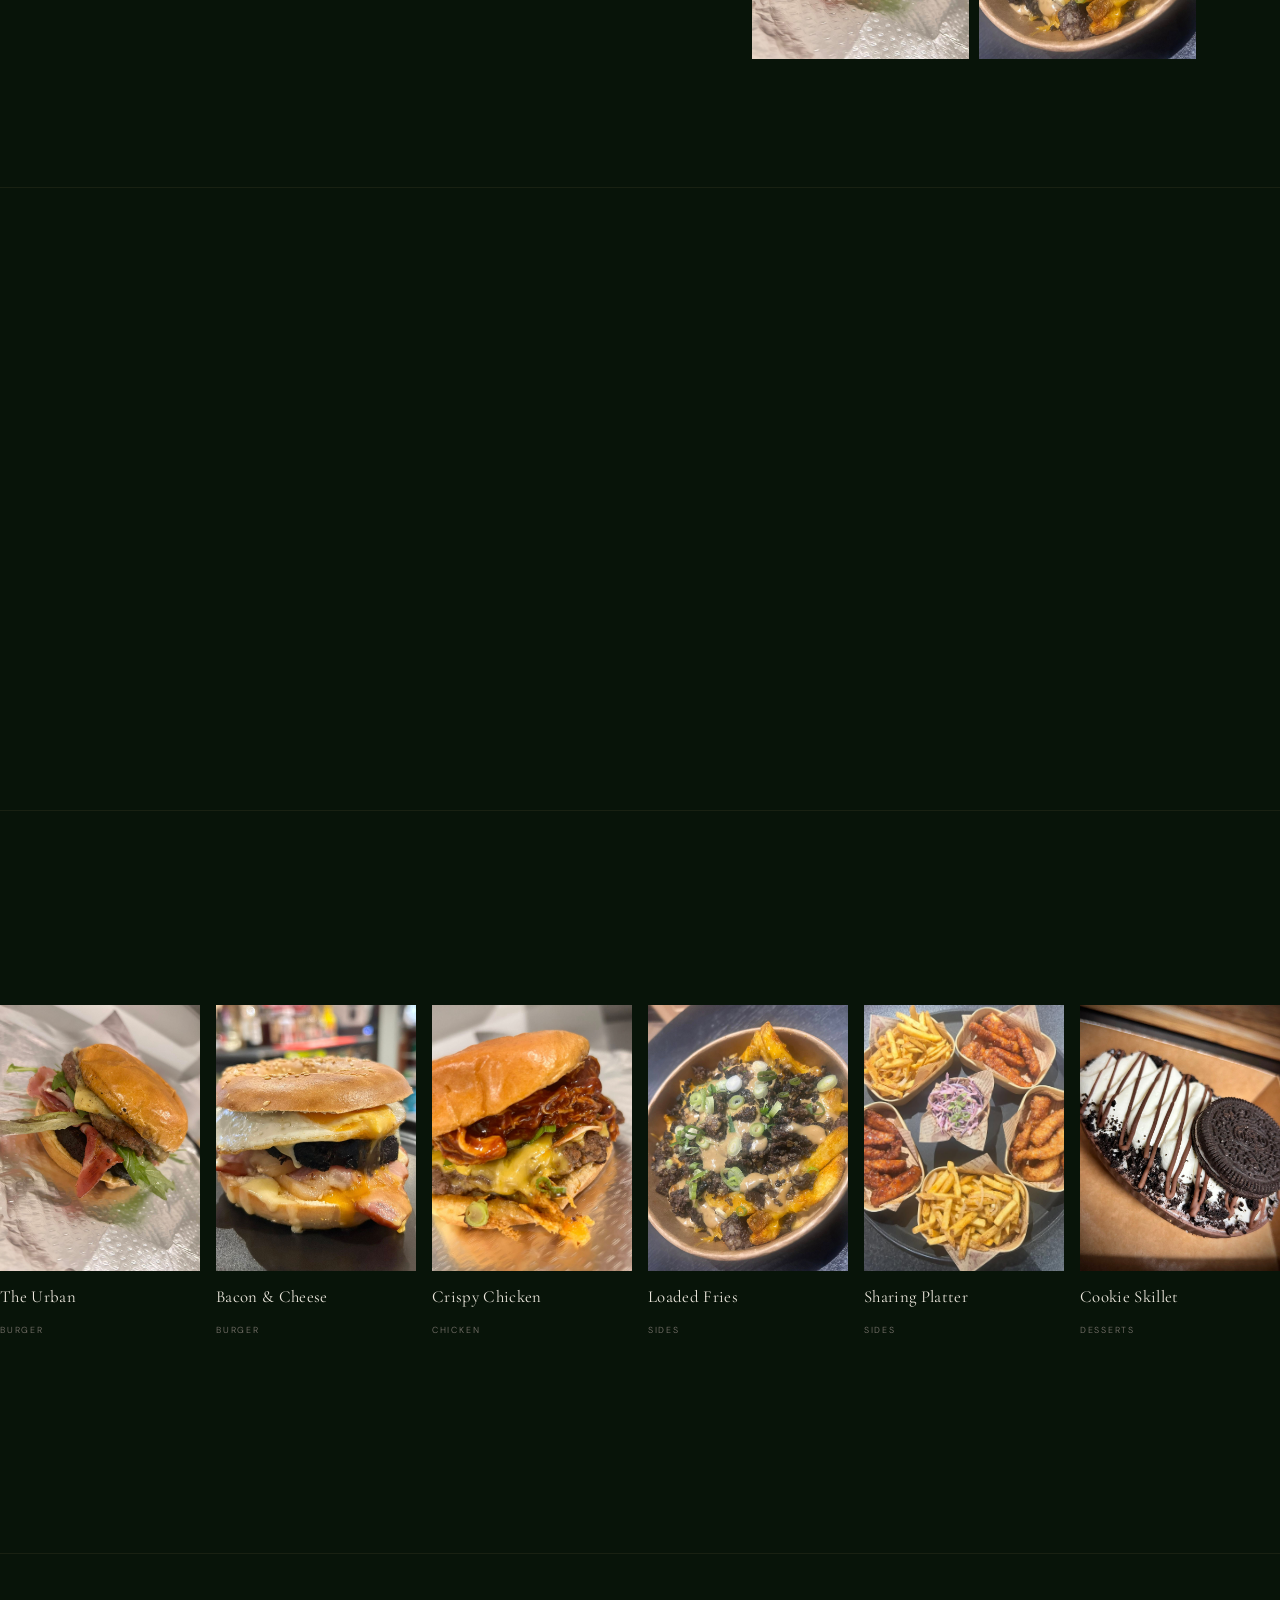
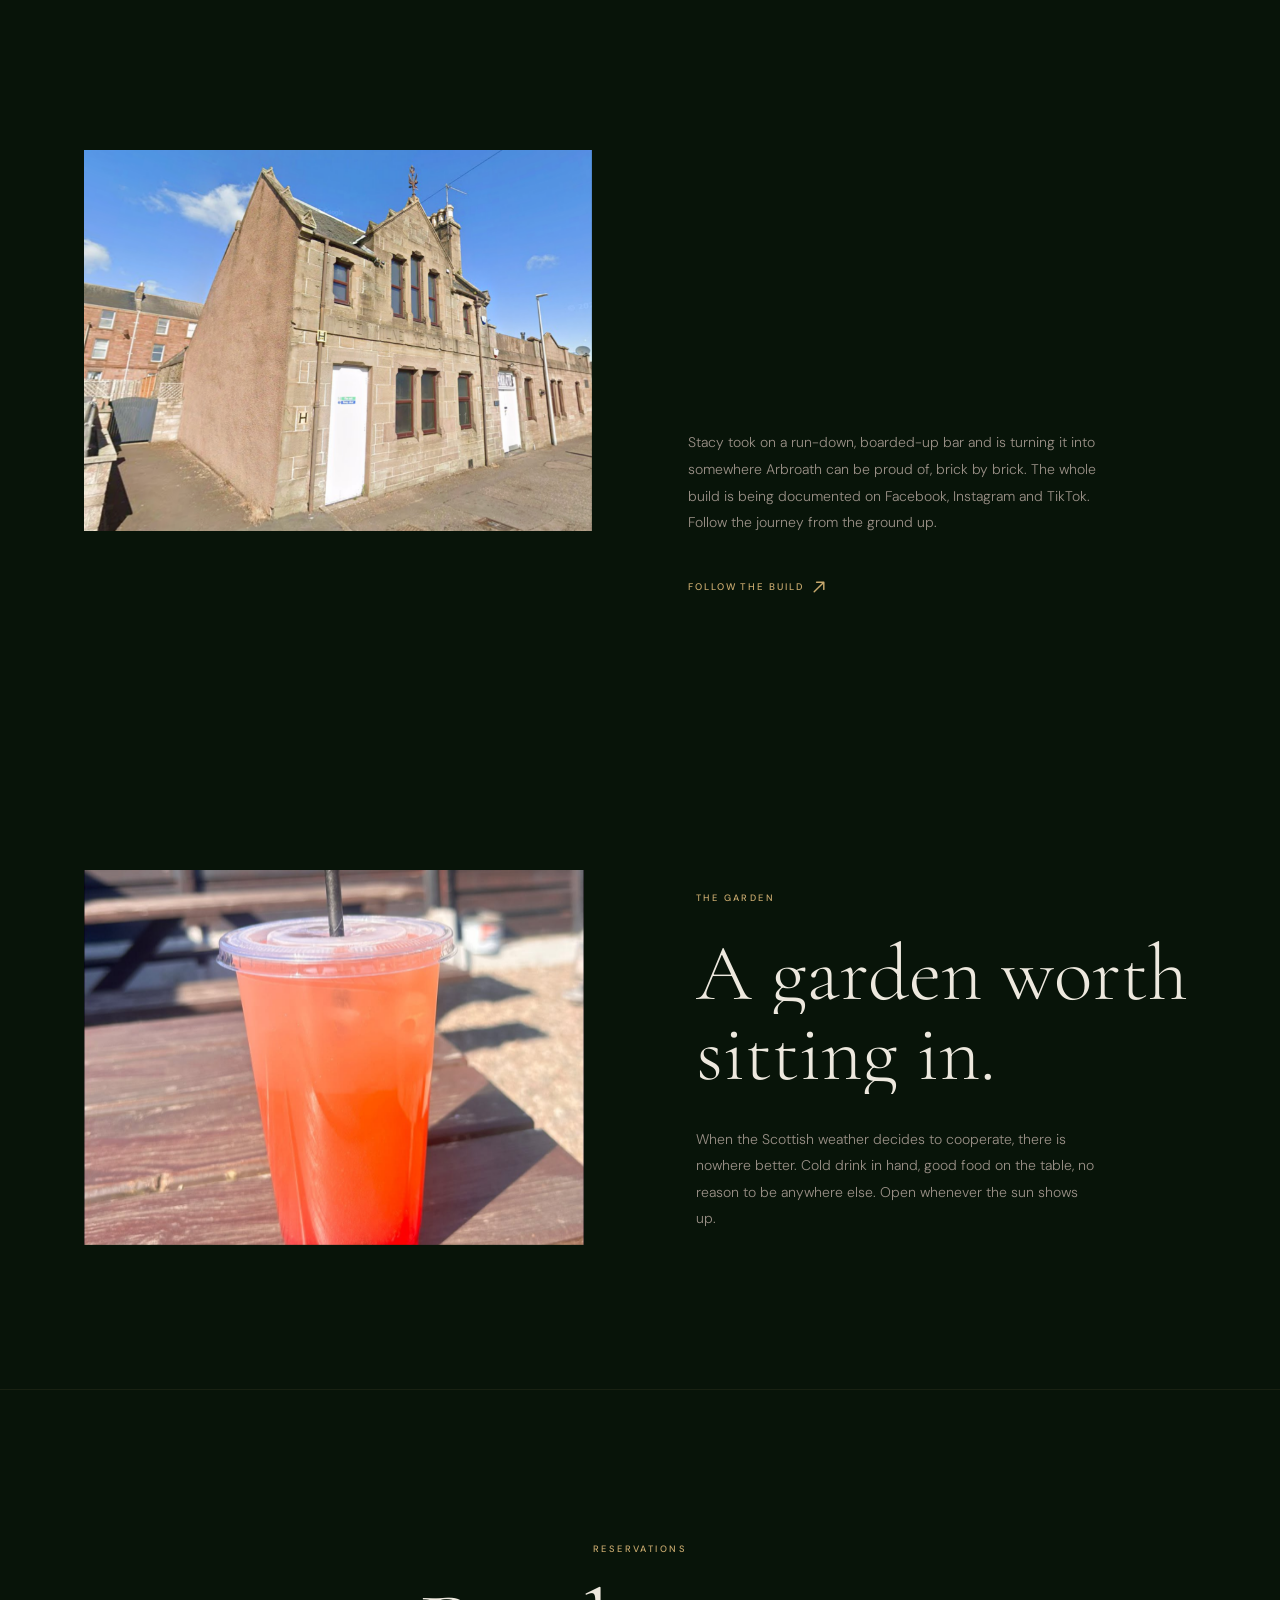
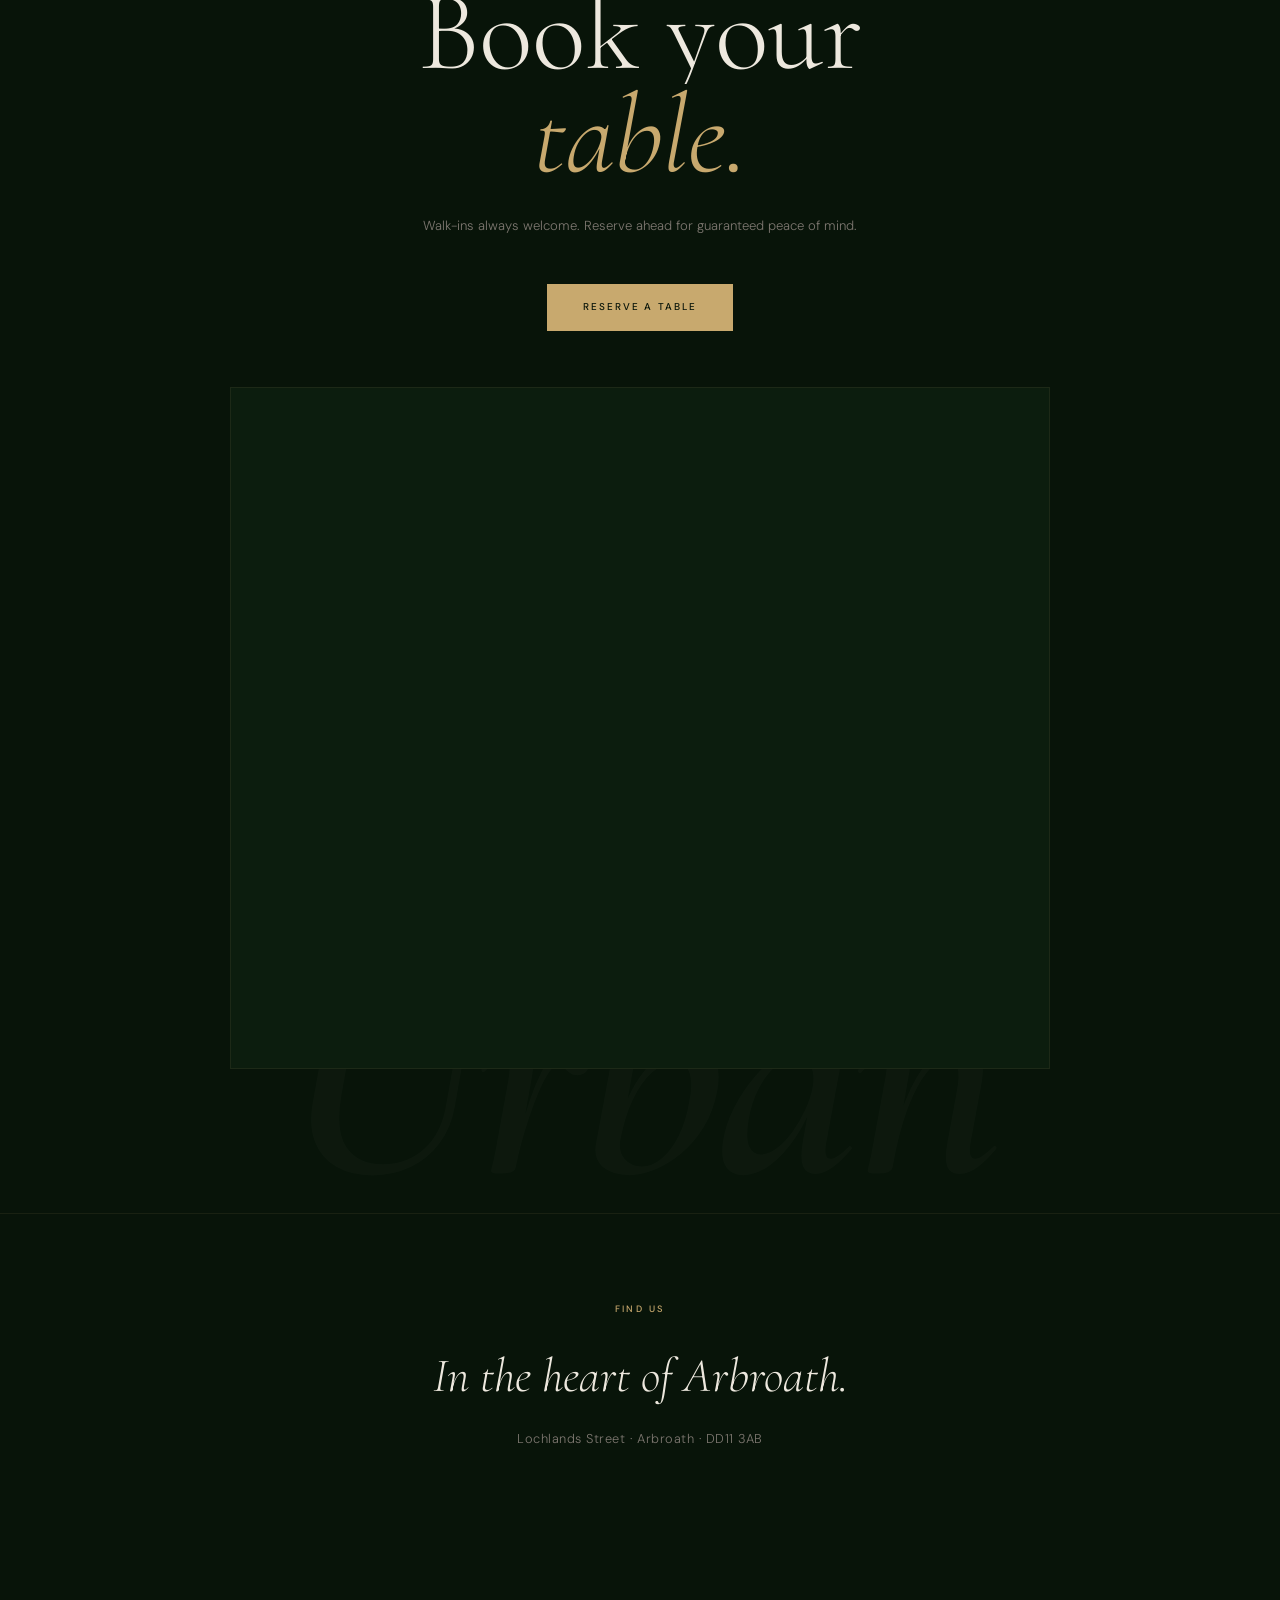
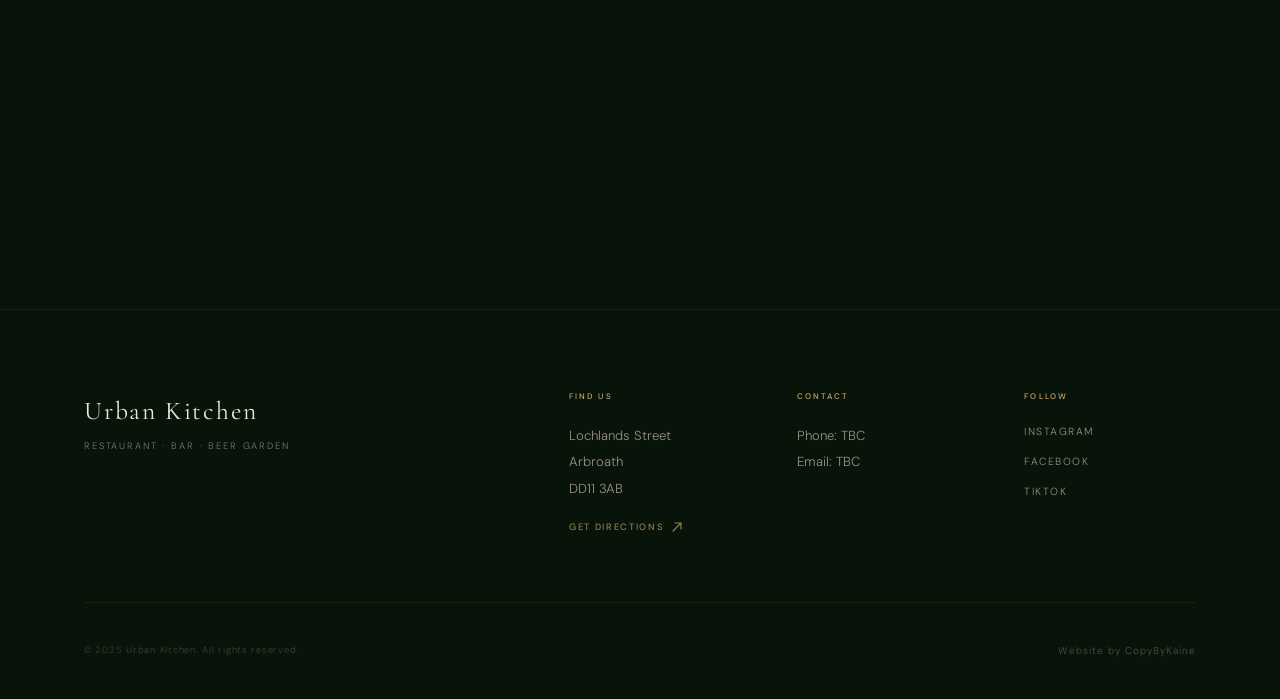
==== commit 7e3f3973: "feat: split into multi-page site (Home / Menu / Our Story) + map - Extract shared CSS to styles.css " ====
--- a/index.html
+++ b/index.html
@@ -51,1092 +51,7 @@
   <link rel="preconnect" href="https://fonts.googleapis.com">
   <link rel="preconnect" href="https://fonts.gstatic.com" crossorigin>
   <link href="https://fonts.googleapis.com/css2?family=Cormorant+Garamond:ital,wght@0,300;0,400;0,500;0,600;1,300;1,400;1,500;1,600&family=DM+Sans:opsz,wght@9..40,300;9..40,400;9..40,500&display=swap" rel="stylesheet">
-
-  <style>
-
-    /* ================================================
-       TOKENS
-    ================================================ */
-    :root {
-      --bg:          #081409;
-      --bg-raise:    #0C1D0E;
-      --bg-card:     #122A15;
-      --gold:        #C8A96E;
-      --gold-dim:    rgba(200,169,110,0.08);
-      --gold-border: rgba(200,169,110,0.16);
-      --text:        #EDE8DE;
-      --text-mid:    #9A9087;
-      --text-muted:  #7D7770;
-      --border:      rgba(200,169,110,0.09);
-      --fd:          'Cormorant Garamond', Georgia, serif;
-      --fb:          'DM Sans', system-ui, sans-serif;
-      --expo:        cubic-bezier(0.87, 0, 0.13, 1);
-      --out:         cubic-bezier(0.16, 1, 0.3, 1);
-    }
-
-    /* ================================================
-       RESET
-    ================================================ */
-    *, *::before, *::after { box-sizing: border-box; margin: 0; padding: 0; }
-    html  { scroll-behavior: smooth; overflow-x: hidden; }
-    body  {
-      background: var(--bg);
-      color: var(--text);
-      font-family: var(--fb);
-      font-weight: 300;
-      line-height: 1.65;
-      -webkit-font-smoothing: antialiased;
-      overflow-x: hidden;
-    }
-    img    { display: block; max-width: 100%; height: 100%; object-fit: cover; }
-    a      { color: inherit; text-decoration: none; }
-    ul     { list-style: none; }
-    button { cursor: pointer; background: none; border: none; font: inherit; color: inherit; }
-    address { font-style: normal; }
-
-    ::-webkit-scrollbar       { width: 3px; }
-    ::-webkit-scrollbar-track { background: var(--bg); }
-    ::-webkit-scrollbar-thumb { background: var(--gold-border); }
-
-    /* ================================================
-       FOCUS STATES (the invisible expensive stuff)
-    ================================================ */
-    :focus-visible {
-      outline: 2px solid var(--gold);
-      outline-offset: 3px;
-    }
-
-    /* ================================================
-       LAYOUT
-    ================================================ */
-    .container {
-      width: 100%;
-      max-width: 1160px;
-      margin: 0 auto;
-      padding: 0 1.5rem;
-    }
-
-    /* ================================================
-       TYPE UTILS
-    ================================================ */
-    .eyebrow {
-      font-family: var(--fb);
-      font-size: 0.58rem;
-      font-weight: 500;
-      letter-spacing: 0.26em;
-      text-transform: uppercase;
-      color: var(--gold);
-    }
-
-    /* ================================================
-       GRAIN TEXTURE
-    ================================================ */
-    .grain {
-      position: relative;
-    }
-    .grain::before {
-      content: '';
-      position: absolute;
-      inset: 0;
-      pointer-events: none;
-      z-index: 3;
-      opacity: 0.45;
-      background-image: url("data:image/svg+xml,%3Csvg xmlns='http://www.w3.org/2000/svg' width='250' height='250'%3E%3Cfilter id='g'%3E%3CfeTurbulence type='fractalNoise' baseFrequency='0.8' numOctaves='4' stitchTiles='stitch'/%3E%3C/filter%3E%3Crect width='250' height='250' filter='url(%23g)' opacity='0.07'/%3E%3C/svg%3E");
-      background-size: 180px 180px;
-      mix-blend-mode: overlay;
-    }
-
-    /* ================================================
-       ANIMATION SYSTEM
-
-       Three types:
-       1. .line-reveal  — headline lines slide up from clip mask
-       2. .img-reveal   — images sweep in left → right (clip-path)
-       3. .fade-up      — soft fade + rise for body text / utility
-    ================================================ */
-
-    /* Line reveal: wrap each line in .lr > .lri */
-    .lr  { overflow: hidden; display: block; }
-    .lri {
-      display: block;
-      transform: translateY(105%);
-      transition: transform 1.1s var(--out);
-    }
-    .in .lri { transform: translateY(0); }
-
-    /* Stagger helpers for .lri children */
-    .in .lri:nth-child(2) { transition-delay: 0.10s; }
-    .in .lri:nth-child(3) { transition-delay: 0.18s; }
-    .in .lri:nth-child(4) { transition-delay: 0.26s; }
-
-    /* Image reveal: wrap <img> in .ir */
-    .ir {
-      overflow: hidden;
-      position: relative;
-    }
-    .ir img,
-    .ir .ph {
-      clip-path: inset(0 100% 0 0);
-      transform: scale(1.06);
-      transition:
-        clip-path 1.5s var(--expo),
-        transform  1.5s var(--expo);
-      will-change: clip-path, transform;
-    }
-    .ir.in img,
-    .ir.in .ph {
-      clip-path: inset(0 0% 0 0);
-      transform: scale(1);
-    }
-
-    /* Fade-up: for body text, eyebrows, sub-lines
-       translateY kept small so it reads as a settle, not a slide */
-    .fu {
-      opacity: 0;
-      transform: translateY(14px);
-      transition:
-        opacity   0.75s var(--out),
-        transform 0.75s var(--out);
-    }
-    .in .fu,
-    .fu.in { opacity: 1; transform: none; }
-
-    /* Delay helpers that work on .fu children too */
-    .d1 { transition-delay: 0.08s !important; }
-    .d2 { transition-delay: 0.16s !important; }
-    .d3 { transition-delay: 0.26s !important; }
-    .d4 { transition-delay: 0.38s !important; }
-    .d5 { transition-delay: 0.50s !important; }
-
-    /* Wrap: groups so one observer fires children */
-    .anim-group {}
-
-    @media (prefers-reduced-motion: reduce) {
-      .lr .lri,
-      .ir img, .ir .ph,
-      .fu {
-        transition: none !important;
-        transform: none !important;
-        clip-path: none !important;
-        opacity: 1 !important;
-      }
-    }
-
-    /* ================================================
-       PLACEHOLDER (dark rectangle for images)
-    ================================================ */
-    .ph {
-      width: 100%;
-      height: 100%;
-      background: var(--bg-card);
-      display: block;
-      position: absolute;
-      inset: 0;
-    }
-    .ph-label {
-      position: absolute;
-      bottom: 0.75rem;
-      left: 0.85rem;
-      font-size: 0.5rem;
-      letter-spacing: 0.14em;
-      text-transform: uppercase;
-      color: var(--text-muted);
-      opacity: 0.45;
-      z-index: 2;
-      pointer-events: none;
-    }
-
-    /* ================================================
-       NAV
-    ================================================ */
-    .nav {
-      position: fixed;
-      inset: 0 0 auto;
-      z-index: 50;
-      display: flex;
-      align-items: center;
-      justify-content: space-between;
-      padding: 1.5rem;
-      transition: padding .35s ease, background .4s ease, border-color .4s ease, backdrop-filter .4s ease;
-      border-bottom: 1px solid transparent;
-    }
-    .nav.scrolled {
-      background: rgba(8,20,9,.90);
-      backdrop-filter: blur(18px);
-      -webkit-backdrop-filter: blur(18px);
-      padding-top: 1rem;
-      padding-bottom: 1rem;
-      border-bottom-color: var(--border);
-    }
-    .nav__logo {
-      font-family: var(--fd);
-      font-size: 1.05rem;
-      font-weight: 500;
-      letter-spacing: 0.1em;
-      color: var(--text);
-    }
-    .nav__logo em { font-style: normal; color: var(--gold); }
-    .nav__links {
-      display: none;
-      align-items: center;
-      gap: 2.25rem;
-    }
-    .nav__links a {
-      font-size: 0.62rem;
-      font-weight: 400;
-      letter-spacing: 0.18em;
-      text-transform: uppercase;
-      color: var(--text-muted);
-      position: relative;
-      transition: color .25s;
-    }
-    .nav__links a::after {
-      content: '';
-      position: absolute;
-      bottom: -3px; left: 0;
-      width: 0; height: 1px;
-      background: var(--gold);
-      transition: width .35s var(--out);
-    }
-    .nav__links a:hover { color: var(--text); }
-    .nav__links a:hover::after { width: 100%; }
-    .nav__right { display: none; }
-    .nav__book {
-      font-family: var(--fb);
-      font-size: 0.58rem;
-      font-weight: 500;
-      letter-spacing: 0.2em;
-      text-transform: uppercase;
-      color: var(--gold);
-      border: 1px solid var(--gold-border);
-      padding: 0.58rem 1.35rem;
-      transition: background .2s, border-color .2s;
-    }
-    .nav__book:hover { background: var(--gold-dim); border-color: rgba(200,169,110,.4); }
-    .nav__burger {
-      display: flex;
-      flex-direction: column;
-      gap: 5px;
-      padding: 6px 2px;
-    }
-    .nav__burger span {
-      display: block;
-      height: 1px;
-      background: var(--text);
-      transition: width .2s;
-    }
-    .nav__burger span:nth-child(1) { width: 22px; }
-    .nav__burger span:nth-child(2) { width: 14px; }
-    .nav__burger span:nth-child(3) { width: 22px; }
-    .nav__burger:hover span { width: 22px; }
-    @media (min-width: 1024px) {
-      .nav__links { display: flex; }
-      .nav__right  { display: block; }
-      .nav__burger { display: none; }
-    }
-
-    /* ================================================
-       MOBILE OVERLAY
-    ================================================ */
-    .overlay {
-      position: fixed;
-      inset: 0;
-      z-index: 52;
-      background: var(--bg);
-      display: flex;
-      flex-direction: column;
-      align-items: center;
-      justify-content: center;
-      gap: 1.75rem;
-      opacity: 0;
-      pointer-events: none;
-      transition: opacity .35s ease;
-    }
-    .overlay.open { opacity: 1; pointer-events: all; }
-    .overlay__close {
-      position: absolute;
-      top: 1.5rem; right: 1.5rem;
-      font-size: 1rem;
-      color: var(--text-muted);
-      padding: .5rem;
-      transition: color .2s;
-    }
-    .overlay__close:hover { color: var(--text); }
-    .overlay a {
-      font-family: var(--fd);
-      font-size: clamp(2.8rem, 10vw, 5rem);
-      font-weight: 300;
-      color: var(--text);
-      letter-spacing: 0.02em;
-      opacity: 0;
-      transform: translateY(16px);
-      transition: color .2s, opacity .4s var(--out), transform .4s var(--out);
-    }
-    .overlay.open a { opacity: 1; transform: none; }
-    .overlay.open a:nth-child(2) { transition-delay: .06s; }
-    .overlay.open a:nth-child(3) { transition-delay: .12s; }
-    .overlay.open a:nth-child(4) { transition-delay: .18s; }
-    .overlay.open a:nth-child(5) { transition-delay: .24s; }
-    .overlay a:hover { color: var(--gold); }
-    .overlay__cta {
-      font-size: 0.65rem !important;
-      font-family: var(--fb) !important;
-      letter-spacing: 0.22em !important;
-      color: var(--gold) !important;
-    }
-
-    /* ================================================
-       HERO
-    ================================================ */
-    .hero {
-      position: relative;
-      min-height: 100svh;
-      display: flex;
-      align-items: flex-end;
-      padding-bottom: clamp(4rem, 10vw, 8rem);
-      overflow: hidden;
-    }
-    .hero__bg {
-      position: absolute;
-      inset: 0;
-      will-change: transform;
-      background:
-        radial-gradient(ellipse 90% 65% at 60% 30%, rgba(12,29,14,.78) 0%, transparent 65%),
-        radial-gradient(ellipse 110% 90% at 20% 80%, rgba(8,20,9,.85) 0%, transparent 55%),
-        url('building exterior.png') center/cover no-repeat;
-    }
-    /* Bottom + left gradient overlay — pulls hero into page */
-    .hero__veil {
-      position: absolute;
-      inset: 0;
-      background:
-        linear-gradient(to top,  var(--bg) 0%, rgba(8,20,9,.3) 38%, transparent 65%),
-        linear-gradient(to right, var(--bg) 0%, transparent 55%);
-      z-index: 1;
-    }
-    .hero__content {
-      position: relative;
-      z-index: 2;
-      width: 100%;
-    }
-
-    /* Hero headline: words slide up from clip masks  */
-    .hero__pre {
-      display: block;
-      font-size: 0.58rem;
-      font-weight: 400;
-      letter-spacing: 0.26em;
-      text-transform: uppercase;
-      color: var(--gold);
-      margin-bottom: 1.75rem;
-      opacity: 0;
-      animation: hFadeUp .8s .2s var(--out) forwards;
-    }
-    .hero__hl {
-      font-family: var(--fd);
-      font-size: clamp(3.8rem, 13vw, 9.5rem);
-      font-weight: 300;
-      line-height: 0.88;
-      letter-spacing: -0.02em;
-      color: var(--text);
-      margin-bottom: 2.5rem;
-    }
-    /* Each line: overflow:hidden clip mask. padding-bottom preserves descenders (g, y, p) */
-    .hero__hl .hl {
-      display: block;
-      overflow: hidden;
-      padding-bottom: 0.18em;
-      margin-bottom: -0.18em;
-    }
-    .hero__hl .hli {
-      display: block;
-      transform: translateY(108%);
-      animation: slideUp 1.1s var(--out) forwards;
-    }
-    .hero__hl .hl:nth-child(1) .hli { animation-delay: .35s; }
-    .hero__hl .hl:nth-child(2) .hli { animation-delay: .50s; }
-    .hero__hl .hl:nth-child(3) .hli { animation-delay: .63s; }
-    .hero__hl em { font-style: italic; color: var(--gold); }
-
-    .hero__meta {
-      font-size: 0.72rem;
-      font-weight: 300;
-      letter-spacing: 0.16em;
-      color: var(--text-muted);
-      margin-bottom: 2.75rem;
-      opacity: 0;
-      animation: hFadeUp .8s .85s var(--out) forwards;
-    }
-    .hero__actions {
-      display: flex;
-      align-items: center;
-      flex-wrap: wrap;
-      gap: 1.5rem;
-      opacity: 0;
-      animation: hFadeUp .8s 1.0s var(--out) forwards;
-    }
-
-    @keyframes slideUp  { to { transform: translateY(0); } }
-    @keyframes hFadeUp  { from { opacity:0; transform: translateY(22px); } to { opacity:1; transform:none; } }
-
-    /* Scroll indicator */
-    .hero__scroll {
-      position: absolute;
-      bottom: 2.5rem; right: 1.5rem;
-      z-index: 2;
-      display: flex;
-      flex-direction: column;
-      align-items: center;
-      gap: .6rem;
-      opacity: 0;
-      animation: hFadeUp .6s 1.5s ease forwards;
-    }
-    .hero__scroll-line {
-      width: 1px;
-      height: 50px;
-      background: linear-gradient(to bottom, var(--gold), transparent);
-      transform-origin: top;
-      animation: scrollLine 2.4s 1.8s ease-in-out infinite;
-    }
-    .hero__scroll-label {
-      font-size: 0.48rem;
-      letter-spacing: 0.24em;
-      text-transform: uppercase;
-      color: var(--text-muted);
-      writing-mode: vertical-rl;
-    }
-    @keyframes scrollLine {
-      0%         { transform: scaleY(0); transform-origin: top;    opacity: 0; }
-      45%        { transform: scaleY(1); transform-origin: top;    opacity: 1; }
-      50%        { transform-origin: bottom; }
-      100%       { transform: scaleY(0); transform-origin: bottom; opacity: 0; }
-    }
-
-    /* ================================================
-       BUTTONS
-    ================================================ */
-    .btn {
-      display: inline-block;
-      font-family: var(--fb);
-      font-size: 0.62rem;
-      font-weight: 500;
-      letter-spacing: 0.2em;
-      text-transform: uppercase;
-    }
-    .btn-gold {
-      background: var(--gold);
-      color: var(--bg);
-      padding: .95rem 2.25rem;
-      position: relative;
-      overflow: hidden;
-      transition: opacity .25s;
-    }
-    .btn-gold::after {
-      content: '';
-      position: absolute;
-      top: 0; left: -80%;
-      width: 60%;
-      height: 100%;
-      background: linear-gradient(90deg, transparent, rgba(255,255,255,.22), transparent);
-      transition: left .55s ease;
-    }
-    .btn-gold:hover { opacity: .88; }
-    .btn-gold:hover::after { left: 140%; }
-
-    .btn-ghost {
-      color: var(--text-mid);
-      padding: .95rem 0;
-      border-bottom: 1px solid var(--border);
-      transition: color .2s, border-color .2s;
-    }
-    .btn-ghost:hover { color: var(--text); border-color: rgba(200,169,110,.35); }
-
-    /* ================================================
-       MARQUEE
-    ================================================ */
-    .marquee {
-      overflow: hidden;
-      white-space: nowrap;
-      border-top: 1px solid var(--border);
-      border-bottom: 1px solid var(--border);
-      padding: 1.1rem 0;
-    }
-    .marquee__track {
-      display: inline-flex;
-      animation: mscroll 32s linear infinite;
-      will-change: transform;
-    }
-    .marquee:hover .marquee__track { animation-play-state: paused; }
-    .marquee__item {
-      font-family: var(--fd);
-      font-size: clamp(.9rem,2vw,1.05rem);
-      font-style: italic;
-      font-weight: 300;
-      color: var(--text-muted);
-      padding: 0 2.5rem;
-      flex-shrink: 0;
-    }
-    .marquee__dot { color: var(--gold); font-style: normal; margin-left: 2.5rem; }
-    @keyframes mscroll { to { transform: translateX(-50%); } }
-
-    /* ================================================
-       ABOUT
-    ================================================ */
-    .about { padding: 9rem 0 8rem; }
-    .about__grid {
-      display: grid;
-      grid-template-columns: 1fr;
-      gap: 5rem;
-      align-items: start;
-    }
-    @media (min-width: 768px) {
-      .about__grid {
-        grid-template-columns: 5fr 4fr;
-        gap: 7rem;
-      }
-    }
-    .about__label {
-      display: flex;
-      align-items: center;
-      gap: 1.25rem;
-      margin-bottom: 2.5rem;
-    }
-    .about__label::after {
-      content: '';
-      flex: 1;
-      max-width: 56px;
-      height: 1px;
-      background: var(--gold-border);
-    }
-    .about__quote {
-      font-family: var(--fd);
-      font-size: clamp(2rem, 5.5vw, 3.5rem);
-      font-weight: 300;
-      font-style: italic;
-      line-height: 1.18;
-      color: var(--text);
-      margin-bottom: 2.25rem;
-    }
-    .about__quote em { color: var(--gold); }
-    .about__body {
-      font-size: .875rem;
-      font-weight: 300;
-      line-height: 1.9;
-      color: var(--text-mid);
-      max-width: 420px;
-    }
-    /* Image mosaic */
-    .about__mosaic {
-      display: grid;
-      grid-template-columns: 1fr 1fr;
-      grid-template-rows: auto auto;
-      gap: .625rem;
-    }
-    .about__img {
-      position: relative;
-      overflow: hidden;
-    }
-    .about__img--wide {
-      grid-column: 1 / -1;
-      padding-bottom: 58%;
-      /* interior.jpg */
-    }
-    .about__img--tall  { padding-bottom: 130%; }
-    .about__img--sq    { padding-bottom: 100%; }
-    .about__img img {
-      position: absolute;
-      inset: 0;
-      width: 100%;
-      height: 100%;
-      object-fit: cover;
-    }
-
-    /* ================================================
-       STATEMENT
-    ================================================ */
-    .statement {
-      padding: 7rem 0;
-      border-top: 1px solid var(--border);
-      border-bottom: 1px solid var(--border);
-    }
-    .statement__text {
-      font-family: var(--fd);
-      font-size: clamp(2rem, 6.5vw, 5rem);
-      font-weight: 300;
-      font-style: italic;
-      line-height: 1.07;
-      letter-spacing: -0.01em;
-      color: var(--text);
-      max-width: 860px;
-    }
-    .statement__text em { color: var(--gold); }
-    .statement__attr {
-      margin-top: 2.5rem;
-      font-size: .58rem;
-      letter-spacing: .22em;
-      text-transform: uppercase;
-      color: var(--text-muted);
-    }
-
-    /* ================================================
-       FOOD GALLERY
-    ================================================ */
-    .gallery { padding: 5rem 0 7rem; overflow-x: hidden; }
-    .gallery__hd {
-      display: flex;
-      align-items: baseline;
-      justify-content: space-between;
-      margin-bottom: 2.5rem;
-      flex-wrap: wrap;
-      gap: 1rem;
-    }
-    .gallery__title {
-      font-family: var(--fd);
-      font-size: clamp(1.6rem, 4vw, 2.8rem);
-      font-weight: 300;
-      font-style: italic;
-      color: var(--text);
-    }
-    .gallery__hint {
-      font-size: .6rem;
-      letter-spacing: .14em;
-      color: var(--text-muted);
-      display: none;
-    }
-    @media (min-width: 600px) { .gallery__hint { display: block; } }
-
-    .gallery__track {
-      display: flex;
-      gap: 1rem;
-      overflow-x: auto;
-      scroll-snap-type: x mandatory;
-      -webkit-overflow-scrolling: touch;
-      scrollbar-width: none;
-      cursor: grab;
-      padding-bottom: 1rem;
-      /* negative margin so items bleed to edge on mobile */
-      margin: 0 -1.5rem;
-      padding-left: 1.5rem;
-      padding-right: 1.5rem;
-    }
-    .gallery__track::-webkit-scrollbar { display: none; }
-    .gallery__track.is-dragging { cursor: grabbing; user-select: none; }
-
-    .gallery__item {
-      flex-shrink: 0;
-      width: 72vw;
-      max-width: 320px;
-      scroll-snap-align: start;
-      display: flex;
-      flex-direction: column;
-      gap: .75rem;
-    }
-    @media (min-width: 640px) {
-      .gallery__item { width: 40vw; max-width: 280px; }
-    }
-    @media (min-width: 1024px) {
-      .gallery__item { width: calc((100% - 5rem) / 6); max-width: none; }
-    }
-
-    .gallery__img {
-      aspect-ratio: 3/4;
-      position: relative;
-      overflow: hidden;
-      background: var(--bg-card);
-    }
-    .gallery__img img {
-      position: absolute;
-      inset: 0;
-      width: 100%;
-      height: 100%;
-      object-fit: cover;
-      transition: transform .6s var(--out);
-    }
-    .gallery__item:hover .gallery__img img { transform: scale(1.04); }
-    .gallery__img::after {
-      content: '';
-      position: absolute;
-      inset: 0;
-      border: 1px solid transparent;
-      transition: border-color .35s ease;
-      pointer-events: none;
-      z-index: 2;
-    }
-    .gallery__item:hover .gallery__img::after { border-color: var(--gold-border); }
-    .gallery__item:hover .gallery__name { color: var(--gold); transition: color .25s; }
-
-    .gallery__name {
-      font-family: var(--fd);
-      font-size: 1.05rem;
-      font-weight: 400;
-      color: var(--text);
-      letter-spacing: .02em;
-    }
-    .gallery__cat {
-      font-size: .55rem;
-      letter-spacing: .2em;
-      text-transform: uppercase;
-      color: var(--text-muted);
-    }
-
-    /* ================================================
-       MENU
-    ================================================ */
-    .menu-wrap { padding: 8rem 0; }
-    .menu__hd {
-      display: grid;
-      grid-template-columns: 1fr;
-      gap: 2.5rem;
-      margin-bottom: 4.5rem;
-      align-items: end;
-    }
-    @media (min-width: 768px) {
-      .menu__hd { grid-template-columns: 1fr 260px; gap: 3rem; }
-    }
-    .menu__title {
-      font-family: var(--fd);
-      font-size: clamp(2.5rem, 7vw, 5.5rem);
-      font-weight: 300;
-      line-height: .95;
-      color: var(--text);
-      margin-top: 1.25rem;
-    }
-    .menu__subtitle {
-      font-size: .78rem;
-      font-weight: 300;
-      color: var(--text-muted);
-      line-height: 1.8;
-    }
-
-    /* Tabs */
-    .menu__tabs {
-      display: flex;
-      overflow-x: auto;
-      -ms-overflow-style: none;
-      scrollbar-width: none;
-      border-bottom: 1px solid var(--border);
-      margin-bottom: 3.5rem;
-    }
-    .menu__tabs::-webkit-scrollbar { display: none; }
-    .menu__tab {
-      font-size: .6rem;
-      font-weight: 400;
-      letter-spacing: .18em;
-      text-transform: uppercase;
-      color: var(--text-muted);
-      padding: .75rem 1.25rem;
-      white-space: nowrap;
-      border-bottom: 1px solid transparent;
-      margin-bottom: -1px;
-      flex-shrink: 0;
-      transition: color .2s, border-color .2s;
-    }
-    .menu__tab.active  { color: var(--gold); border-bottom-color: var(--gold); }
-    .menu__tab:not(.active):hover { color: var(--text); }
-
-    /* Items */
-    .menu__body {
-      display: grid;
-      grid-template-columns: 1fr;
-    }
-    @media (min-width: 900px) {
-      .menu__body { grid-template-columns: 1fr 1fr; column-gap: 5rem; }
-    }
-
-    .menu-cat { margin-bottom: 3.5rem; }
-    .menu-cat:last-child { margin-bottom: 0; }
-    .menu-cat__label {
-      font-size: .52rem;
-      font-weight: 500;
-      letter-spacing: .26em;
-      text-transform: uppercase;
-      color: var(--gold);
-      padding-bottom: 1rem;
-      border-bottom: 1px solid var(--border);
-    }
-    .menu-item {
-      padding: 1.35rem 0 1.35rem 0;
-      border-bottom: 1px solid var(--border);
-      border-left: 2px solid transparent;
-      transition: border-left-color .3s ease, padding-left .3s var(--out);
-    }
-    .menu-item:first-child { border-top: 1px solid var(--border); }
-    .menu-item:hover {
-      border-left-color: var(--gold);
-      padding-left: 0.875rem;
-    }
-    .menu-item:hover .menu-item__name { color: var(--gold); transition: color .25s; }
-    .menu-item__name {
-      font-family: var(--fd);
-      font-size: 1.2rem;
-      font-weight: 500;
-      color: var(--text);
-      line-height: 1.2;
-      display: flex;
-      align-items: baseline;
-      flex-wrap: wrap;
-      gap: .5rem;
-    }
-    .badge {
-      font-family: var(--fb);
-      font-size: .46rem;
-      font-weight: 500;
-      letter-spacing: .1em;
-      color: var(--gold);
-      border: 1px solid var(--gold-border);
-      padding: .12rem .38rem;
-      vertical-align: middle;
-      position: relative;
-      top: -1px;
-    }
-    .menu-item__desc {
-      margin-top: .4rem;
-      font-size: .78rem;
-      font-weight: 300;
-      color: var(--text-muted);
-      line-height: 1.65;
-    }
-
-    /* Stagger in when filter fires */
-    .menu-item.entering {
-      animation: itemIn .45s var(--out) both;
-    }
-    @keyframes itemIn {
-      from { opacity: 0; transform: translateY(12px); }
-      to   { opacity: 1; transform: none; }
-    }
-
-    /* ================================================
-       BEER GARDEN
-    ================================================ */
-    .garden { padding: 9rem 0; }
-    .garden__inner {
-      display: grid;
-      grid-template-columns: 1fr;
-      gap: 4.5rem;
-      align-items: center;
-    }
-    @media (min-width: 768px) {
-      .garden__inner { grid-template-columns: 1fr 1fr; gap: 7rem; }
-    }
-    /* Image: garden.jpg */
-    .garden__photo {
-      position: relative;
-      aspect-ratio: 4/3;
-      overflow: hidden;
-      background: var(--bg-card);
-    }
-    .garden__photo img { position: absolute; inset: 0; width: 100%; height: 100%; object-fit: cover; }
-
-    .garden__text h2 {
-      font-family: var(--fd);
-      font-size: clamp(2.5rem, 7vw, 5rem);
-      font-weight: 300;
-      line-height: 1.0;
-      color: var(--text);
-      margin: 1.5rem 0 2rem;
-    }
-    .garden__text p {
-      font-size: .875rem;
-      font-weight: 300;
-      line-height: 1.9;
-      color: var(--text-mid);
-      max-width: 400px;
-    }
-
-    /* ================================================
-       BOOKING
-    ================================================ */
-    .booking {
-      padding: 9rem 0;
-      border-top: 1px solid var(--border);
-      text-align: center;
-      position: relative;
-      overflow: hidden;
-    }
-    /* Decorative background word */
-    .booking::before {
-      content: 'Urban';
-      position: absolute;
-      bottom: -1rem; left: 50%;
-      transform: translateX(-50%);
-      font-family: var(--fd);
-      font-size: clamp(8rem, 28vw, 20rem);
-      font-weight: 600;
-      font-style: italic;
-      color: var(--text);
-      opacity: 0.018;
-      pointer-events: none;
-      white-space: nowrap;
-      letter-spacing: -0.02em;
-      line-height: 1;
-    }
-    .booking__inner { position: relative; z-index: 1; }
-    .booking__headline {
-      font-family: var(--fd);
-      font-size: clamp(3rem, 10vw, 7rem);
-      font-weight: 300;
-      line-height: .92;
-      color: var(--text);
-      margin: 1.25rem 0 1.75rem;
-    }
-    .booking__headline em { font-style: italic; color: var(--gold); }
-    .booking__sub {
-      font-size: .82rem;
-      font-weight: 300;
-      color: var(--text-muted);
-      margin-bottom: 3rem;
-    }
-    .booking__embed {
-      margin-top: 3rem;
-      border: 1px solid var(--border);
-      max-width: 820px;
-      margin-left: auto;
-      margin-right: auto;
-      background: var(--bg-raise);
-    }
-
-    /* ================================================
-       FOOTER
-    ================================================ */
-    .footer {
-      border-top: 1px solid var(--border);
-      padding: 5rem 0 2.5rem;
-    }
-    .footer__grid {
-      display: grid;
-      grid-template-columns: 1fr;
-      gap: 3.5rem;
-      margin-bottom: 4rem;
-    }
-    @media (min-width: 600px) {
-      .footer__grid { grid-template-columns: 2fr 1fr 1fr; }
-    }
-    @media (min-width: 900px) {
-      .footer__grid { grid-template-columns: 2.5fr 1fr 1fr 1fr; }
-    }
-    .footer__brand-name {
-      font-family: var(--fd);
-      font-size: 1.6rem;
-      font-weight: 400;
-      letter-spacing: .07em;
-      color: var(--text);
-      margin-bottom: .4rem;
-    }
-    .footer__brand-tag {
-      font-size: .58rem;
-      letter-spacing: .2em;
-      text-transform: uppercase;
-      color: var(--text-muted);
-    }
-    .footer__col-head {
-      font-size: .5rem;
-      font-weight: 500;
-      letter-spacing: .26em;
-      text-transform: uppercase;
-      color: var(--gold);
-      margin-bottom: 1.25rem;
-    }
-    .footer__address,
-    .footer__contact {
-      font-size: .82rem;
-      font-weight: 300;
-      line-height: 2;
-      color: var(--text-mid);
-    }
-    .footer__contact a { transition: color .2s; }
-    .footer__contact a:hover { color: var(--gold); }
-    .footer__socials {
-      display: flex;
-      flex-direction: column;
-      gap: .8rem;
-    }
-    .footer__socials a {
-      font-size: .65rem;
-      letter-spacing: .14em;
-      text-transform: uppercase;
-      color: var(--text-mid);
-      transition: color .2s;
-    }
-    .footer__socials a:hover { color: var(--gold); }
-    .footer__directions {
-      display: inline-flex;
-      align-items: center;
-      gap: 0.45rem;
-      margin-top: 1.1rem;
-      font-size: 0.58rem;
-      font-weight: 500;
-      letter-spacing: 0.18em;
-      text-transform: uppercase;
-      color: var(--gold);
-      transition: gap .25s var(--out), opacity .2s;
-      opacity: .7;
-    }
-    .footer__directions:hover { gap: 0.75rem; opacity: 1; }
-    .footer__bottom {
-      padding-top: 2.5rem;
-      border-top: 1px solid var(--border);
-      display: flex;
-      flex-direction: column;
-      gap: .5rem;
-    }
-    @media (min-width: 600px) {
-      .footer__bottom { flex-direction: row; justify-content: space-between; }
-    }
-    .footer__legal {
-      font-size: .58rem;
-      letter-spacing: .08em;
-      color: var(--text-muted);
-      opacity: .45;
-    }
-    .footer__credit {
-      font-size: .62rem;
-      letter-spacing: .1em;
-      color: var(--text-muted);
-      opacity: .6;
-    }
-    .footer__credit a {
-      text-decoration: underline;
-      text-decoration-color: transparent;
-      text-underline-offset: 3px;
-      transition: color .25s, text-decoration-color .25s, opacity .25s;
-    }
-    .footer__credit:hover { opacity: 1; }
-    .footer__credit a:hover {
-      color: var(--gold);
-      text-decoration-color: rgba(200,169,110,.35);
-    }
-
-    /* ================================================
-       MOBILE-SPECIFIC DECISIONS
-       (Genuinely different, not just shrunk)
-    ================================================ */
-    @media (max-width: 767px) {
-      /* Hero: headline left, larger relative to screen */
-      .hero__hl { font-size: clamp(3.4rem, 16vw, 5.5rem); }
-
-      /* About: text first on mobile, visual below */
-      .about__grid { grid-template-columns: 1fr; }
-      .about__visual { order: -1; }
-      .about__mosaic { grid-template-columns: 1fr 1fr; }
-      .about__img--wide { padding-bottom: 52%; }
-
-      /* Statement: smaller but still impactful */
-      .statement { padding: 5rem 0; }
-
-      /* Menu: full width, generous touch targets */
-      .menu-item { padding: 1.5rem 0; }
-      .menu-item__name { font-size: 1.15rem; }
-
-      /* Garden: visual above text on mobile */
-      .garden__inner { gap: 3rem; }
-      .garden__photo { aspect-ratio: 16/10; }
-
-      /* Booking: tighter on mobile */
-      .booking { padding: 7rem 0; }
-    }
-
-  </style>
+  <link rel="stylesheet" href="styles.css">
 </head>
 <body>
 
@@ -1144,11 +59,11 @@
        NAV
   ============================================ -->
   <nav class="nav" id="site-nav" aria-label="Site navigation">
-    <a href="#home" class="nav__logo">Urban <em>Kitchen</em></a>
+    <a href="index.html" class="nav__logo">Urban <em>Kitchen</em></a>
     <ul class="nav__links">
-      <li><a href="#about">About</a></li>
-      <li><a href="#menu">Menu</a></li>
-      <li><a href="#garden">Garden</a></li>
+      <li><a href="index.html" class="is-active">Home</a></li>
+      <li><a href="menu.html">Menu</a></li>
+      <li><a href="story.html">Our Story</a></li>
     </ul>
     <div class="nav__right">
       <a href="https://api.leadconnectorhq.com/widget/booking/ij1mbfDBCn9wXz13ZR1b" target="_blank" rel="noopener noreferrer" class="nav__book">Reserve a Table</a>
@@ -1161,9 +76,9 @@
   <!-- Mobile overlay -->
   <div class="overlay" id="mobile-overlay" role="dialog" aria-modal="true" aria-label="Navigation">
     <button class="overlay__close" id="overlay-close" aria-label="Close menu">&#x2715;</button>
-    <a href="#about"   data-close>About</a>
-    <a href="#menu"    data-close>Menu</a>
-    <a href="#garden"  data-close>Garden</a>
+    <a href="index.html" data-close>Home</a>
+    <a href="menu.html"  data-close>Menu</a>
+    <a href="story.html" data-close>Our Story</a>
     <a href="https://api.leadconnectorhq.com/widget/booking/ij1mbfDBCn9wXz13ZR1b" target="_blank" rel="noopener noreferrer" data-close class="overlay__cta">Reserve a Table</a>
   </div>
 
@@ -1185,7 +100,7 @@
         </h1>
         <p class="hero__meta">Lochlands Street &nbsp;&middot;&nbsp; Arbroath &nbsp;&middot;&nbsp; DD11 3AB</p>
         <div class="hero__actions">
-          <a href="#menu" class="btn btn-gold">View the Menu</a>
+          <a href="menu.html" class="btn btn-gold">View the Menu</a>
           <a href="https://api.leadconnectorhq.com/widget/booking/ij1mbfDBCn9wXz13ZR1b" target="_blank" rel="noopener noreferrer" class="btn btn-ghost">Reserve a Table</a>
         </div>
       </div>
@@ -1230,7 +145,7 @@
           <div class="about__label anim-group">
             <span class="eyebrow fu">Our Story</span>
           </div>
-          <blockquote class="about__quote">
+          <blockquote class="about__quote" id="about-h2">
             <span class="lr"><span class="lri">We didn't open</span></span>
             <span class="lr"><span class="lri">a restaurant.</span></span>
             <span class="lr"><span class="lri">We opened a <em>reason</em></span></span>
@@ -1332,147 +247,44 @@
         <p class="gallery__cat">Desserts</p>
       </div>
     </div>
-  </section>
-
-
-  <!-- ============================================
-       MENU
-  ============================================ -->
-  <section class="menu-wrap" id="menu" aria-labelledby="menu-h2">
-    <div class="container">
-
-      <div class="menu__hd">
-        <div>
-          <span class="eyebrow fu">The Menu</span>
-          <h2 class="menu__title" id="menu-h2">
-            <span class="lr"><span class="lri">Everything</span></span>
-            <span class="lr"><span class="lri">made fresh.</span></span>
+
+    <div class="container" style="margin-top:2.5rem;">
+      <a href="menu.html" class="btn btn-ghost fu">See the full menu</a>
+    </div>
+  </section>
+
+
+  <!-- ============================================
+       RENO TEASER → Story page
+  ============================================ -->
+  <section class="reno" aria-labelledby="reno-h2">
+    <div class="container">
+      <div class="reno__inner">
+
+        <div class="reno__photo ir" aria-label="Urban Kitchen building on Lochlands Street">
+          <img src="building exterior.png" alt="The Urban Kitchen building on Lochlands Street, Arbroath">
+        </div>
+
+        <div class="reno__text">
+          <span class="eyebrow fu">The Renovation</span>
+          <h2 class="reno__title fu" id="reno-h2">
+            From an abandoned bar<br>to a <em>boutique restaurant.</em>
           </h2>
-        </div>
-        <p class="menu__subtitle fu">
-          Every burger comes with a cast-iron skillet of chips.
-        </p>
-      </div>
-
-      <div class="menu__tabs" role="tablist" aria-label="Filter menu by category">
-        <button class="menu__tab active" role="tab" aria-selected="true"  data-filter="all">All</button>
-        <button class="menu__tab" role="tab" aria-selected="false" data-filter="burgers">Burgers</button>
-        <button class="menu__tab" role="tab" aria-selected="false" data-filter="chicken">Chicken</button>
-        <button class="menu__tab" role="tab" aria-selected="false" data-filter="sides">Sides</button>
-        <button class="menu__tab" role="tab" aria-selected="false" data-filter="desserts">Desserts</button>
-        <button class="menu__tab" role="tab" aria-selected="false" data-filter="drinks">Drinks</button>
-      </div>
-
-      <div class="menu__body">
-
-        <!-- BURGERS -->
-        <div class="menu-cat" data-section="burgers">
-          <p class="menu-cat__label">Burgers</p>
-          <ul class="menu-list">
-            <li class="menu-item">
-              <p class="menu-item__name">The Urban</p>
-              <p class="menu-item__desc">Double smashed patties, American cheese, house sauce, brioche bun. The one this place was built around.</p>
-            </li>
-            <li class="menu-item">
-              <p class="menu-item__name">Bacon &amp; Cheese</p>
-              <p class="menu-item__desc">Smoked streaky bacon, smoked cheddar, caramelised onion, burger sauce.</p>
-            </li>
-            <li class="menu-item">
-              <p class="menu-item__name">The Dirty One</p>
-              <p class="menu-item__desc">Triple smash, jalape&ntilde;os, hot sauce, pickles, cheese sauce. Not for the faint-hearted.</p>
-            </li>
-            <li class="menu-item">
-              <p class="menu-item__name">Halloumi Stack <span class="badge">V</span></p>
-              <p class="menu-item__desc">Grilled halloumi, roasted pepper, baby gem, harissa mayo.</p>
-            </li>
-          </ul>
-        </div>
-
-        <!-- CHICKEN -->
-        <div class="menu-cat" data-section="chicken">
-          <p class="menu-cat__label">Chicken</p>
-          <ul class="menu-list">
-            <li class="menu-item">
-              <p class="menu-item__name">Crispy Fried Chicken</p>
-              <p class="menu-item__desc">Properly seasoned, crispy fried. Pickled slaw and house hot sauce.</p>
-            </li>
-            <li class="menu-item">
-              <p class="menu-item__name">Nashville Hot</p>
-              <p class="menu-item__desc">Crispy fried chicken, Nashville spice blend, white bread, pickles.</p>
-            </li>
-            <li class="menu-item">
-              <p class="menu-item__name">Honey Garlic Tenders</p>
-              <p class="menu-item__desc">Crispy chicken strips, honey garlic butter glaze.</p>
-            </li>
-          </ul>
-        </div>
-
-        <!-- SIDES -->
-        <div class="menu-cat" data-section="sides">
-          <p class="menu-cat__label">Sides</p>
-          <ul class="menu-list">
-            <li class="menu-item">
-              <p class="menu-item__name">Loaded Fries</p>
-              <p class="menu-item__desc">House cheese sauce, crispy bacon, spring onion.</p>
-            </li>
-            <li class="menu-item">
-              <p class="menu-item__name">Halloumi Fries</p>
-              <p class="menu-item__desc">Golden fried halloumi, sweet chilli dip.</p>
-            </li>
-            <li class="menu-item">
-              <p class="menu-item__name">Mac &amp; Cheese Bites</p>
-              <p class="menu-item__desc">Deep-fried mac and cheese croquettes.</p>
-            </li>
-            <li class="menu-item">
-              <p class="menu-item__name">Onion Rings</p>
-              <p class="menu-item__desc">Thick-cut, crispy battered, golden-fried.</p>
-            </li>
-            <li class="menu-item">
-              <p class="menu-item__name">House Coleslaw <span class="badge">V</span></p>
-              <p class="menu-item__desc">Made in-house, dressed properly.</p>
-            </li>
-          </ul>
-        </div>
-
-        <!-- DESSERTS -->
-        <div class="menu-cat" data-section="desserts">
-          <p class="menu-cat__label">Desserts</p>
-          <ul class="menu-list">
-            <li class="menu-item">
-              <p class="menu-item__name">Cookie Skillet</p>
-              <p class="menu-item__desc">Warm cookie dough, vanilla ice cream, chocolate sauce. Arrives in a cast-iron skillet.</p>
-            </li>
-            <li class="menu-item">
-              <p class="menu-item__name">Build Your Own Sundae</p>
-              <p class="menu-item__desc">Your server will walk you through it. No wrong answers.</p>
-            </li>
-          </ul>
-        </div>
-
-        <!-- DRINKS -->
-        <div class="menu-cat" data-section="drinks">
-          <p class="menu-cat__label">Drinks</p>
-          <ul class="menu-list">
-            <li class="menu-item">
-              <p class="menu-item__name">Cocktails</p>
-              <p class="menu-item__desc">House-made. Ask your server what's on tonight.</p>
-            </li>
-            <li class="menu-item">
-              <p class="menu-item__name">Craft Beer</p>
-              <p class="menu-item__desc">Bottled and canned. Tap coming soon.</p>
-            </li>
-            <li class="menu-item">
-              <p class="menu-item__name">Milkshakes</p>
-              <p class="menu-item__desc">Made to order, properly thick. Ask for today's flavours.</p>
-            </li>
-            <li class="menu-item">
-              <p class="menu-item__name">Soft Drinks &amp; Mocktails</p>
-              <p class="menu-item__desc">No judgement.</p>
-            </li>
-          </ul>
-        </div>
-
-      </div><!-- /menu__body -->
+          <p class="reno__body fu">
+            Stacy took on a run-down, boarded-up bar and is turning it into
+            somewhere Arbroath can be proud of, brick by brick. The whole
+            build is being documented on Facebook, Instagram and TikTok.
+            Follow the journey from the ground up.
+          </p>
+          <a href="story.html" class="reno__link fu">
+            Follow the build
+            <svg width="12" height="12" viewBox="0 0 10 10" fill="none" aria-hidden="true">
+              <path d="M1 9L9 1M9 1H3M9 1V7" stroke="currentColor" stroke-width="1.2" stroke-linecap="round" stroke-linejoin="round"/>
+            </svg>
+          </a>
+        </div>
+
+      </div>
     </div>
   </section>
 
@@ -1533,6 +345,28 @@
         </div>
 
       </div>
+    </div>
+  </section>
+
+
+  <!-- ============================================
+       MAP — find us
+  ============================================ -->
+  <section class="map-section" aria-labelledby="map-h2">
+    <div class="container">
+      <div class="map-section__hd">
+        <span class="eyebrow fu">Find Us</span>
+        <h2 class="map-section__title fu" id="map-h2">In the heart of Arbroath.</h2>
+        <p class="map-section__addr fu">Lochlands Street &middot; Arbroath &middot; DD11 3AB</p>
+      </div>
+    </div>
+    <div class="map-embed">
+      <iframe
+        src="https://www.google.com/maps/embed?pb=!1m18!1m12!1m3!1d270.77246040102426!2d-2.592514454040953!3d56.55994245155398!2m3!1f0!2f0!3f0!3m2!1i1024!2i768!4f13.1!3m3!1m2!1s0x48868d01b06138b3%3A0x913e512401b56e93!2sUrban%20Kitchen%20Co.!5e0!3m2!1sen!2suk!4v1789481723830!5m2!1sen!2suk"
+        title="Urban Kitchen location on Google Maps"
+        allowfullscreen=""
+        loading="lazy"
+        referrerpolicy="strict-origin-when-cross-origin"></iframe>
     </div>
   </section>
 
@@ -1576,7 +410,8 @@
           <p class="footer__col-head">Follow</p>
           <nav class="footer__socials" aria-label="Social media">
             <a href="https://www.instagram.com/urban.kitchen.arbroath/" target="_blank" rel="noopener noreferrer">Instagram</a>
-            <a href="https://www.facebook.com/profile.php?id=61561633822384" target="_blank" rel="noopener noreferrer">Facebook</a>
+            <a href="https://www.facebook.com/p/Urban-Kitchen-61561633822384/" target="_blank" rel="noopener noreferrer">Facebook</a>
+            <a href="https://www.tiktok.com/@the.tattooed.baker" target="_blank" rel="noopener noreferrer">TikTok</a>
           </nav>
         </div>
 
@@ -1589,147 +424,6 @@
     </div>
   </footer>
 
-
-  <!-- ============================================
-       SCRIPTS
-  ============================================ -->
-  <script>
-    'use strict';
-
-    /* ── NAV scroll state ── */
-    const nav = document.getElementById('site-nav');
-    window.addEventListener('scroll', () => {
-      nav.classList.toggle('scrolled', window.scrollY > 48);
-    }, { passive: true });
-
-
-    /* ── Mobile overlay ── */
-    const overlay   = document.getElementById('mobile-overlay');
-    const burgerBtn = document.getElementById('burger');
-    const closeBtn  = document.getElementById('overlay-close');
-
-    const openOverlay = () => {
-      overlay.classList.add('open');
-      burgerBtn.setAttribute('aria-expanded', 'true');
-      document.body.style.overflow = 'hidden';
-    };
-    const closeOverlay = () => {
-      overlay.classList.remove('open');
-      burgerBtn.setAttribute('aria-expanded', 'false');
-      document.body.style.overflow = '';
-    };
-
-    burgerBtn.addEventListener('click', openOverlay);
-    closeBtn.addEventListener('click', closeOverlay);
-    document.querySelectorAll('[data-close]').forEach(el => el.addEventListener('click', closeOverlay));
-    document.addEventListener('keydown', e => { if (e.key === 'Escape') closeOverlay(); });
-
-
-    /* ── Hero parallax (desktop only, passive) ── */
-    const heroBg = document.getElementById('hero-bg');
-    if (window.matchMedia('(min-width: 768px) and (prefers-reduced-motion: no-preference)').matches) {
-      window.addEventListener('scroll', () => {
-        heroBg.style.transform = `translateY(${window.scrollY * 0.28}px)`;
-      }, { passive: true });
-    }
-
-
-    /* ── Scroll-triggered animations ──
-       Handles .lr (line reveals), .ir (image sweep), .fu (fade-up).
-       Groups: if parent has .anim-group, observing the parent fires
-       the animation on all children.
-    ── */
-    const THRESHOLD = 0.12;
-    const ROOT_MARGIN = '0px 0px -40px 0px';
-
-    /* Line reveals and image sweeps: observe the nearest ancestor
-       that contains the animated children */
-    const revealObserver = new IntersectionObserver(entries => {
-      entries.forEach(entry => {
-        if (!entry.isIntersecting) return;
-        entry.target.classList.add('in');
-        revealObserver.unobserve(entry.target);
-      });
-    }, { threshold: THRESHOLD, rootMargin: ROOT_MARGIN });
-
-    /* Fire on each .lr and .ir individually */
-    document.querySelectorAll('.lr, .ir').forEach(el => revealObserver.observe(el));
-
-    /* .fu: individual fade-ups */
-    const fuObserver = new IntersectionObserver(entries => {
-      entries.forEach((entry, i) => {
-        if (!entry.isIntersecting) return;
-        setTimeout(() => entry.target.classList.add('in'), i * 60);
-        fuObserver.unobserve(entry.target);
-      });
-    }, { threshold: 0.08, rootMargin: ROOT_MARGIN });
-
-    document.querySelectorAll('.fu').forEach(el => fuObserver.observe(el));
-
-    /* Group observer: fires .in on parent which cascades to .lri children */
-    const groupObserver = new IntersectionObserver(entries => {
-      entries.forEach(entry => {
-        if (!entry.isIntersecting) return;
-        entry.target.classList.add('in');
-        groupObserver.unobserve(entry.target);
-      });
-    }, { threshold: 0.08, rootMargin: ROOT_MARGIN });
-
-    document.querySelectorAll('.anim-group').forEach(el => groupObserver.observe(el));
-
-
-    /* ── Menu filter tabs ── */
-    const tabs   = document.querySelectorAll('.menu__tab');
-    const cats   = document.querySelectorAll('.menu-cat');
-
-    tabs.forEach(tab => {
-      tab.addEventListener('click', () => {
-        tabs.forEach(t => { t.classList.remove('active'); t.setAttribute('aria-selected', 'false'); });
-        tab.classList.add('active');
-        tab.setAttribute('aria-selected', 'true');
-
-        const filter = tab.dataset.filter;
-
-        cats.forEach(cat => {
-          const show = filter === 'all' || cat.dataset.section === filter;
-          if (show) {
-            cat.style.display = '';
-            /* Stagger items */
-            cat.querySelectorAll('.menu-item').forEach((item, i) => {
-              item.classList.remove('entering');
-              void item.offsetWidth; /* force reflow */
-              item.style.animationDelay = `${i * 55}ms`;
-              item.classList.add('entering');
-            });
-          } else {
-            cat.style.display = 'none';
-          }
-        });
-      });
-    });
-
-
-    /* ── Gallery drag-to-scroll ── */
-    const track = document.getElementById('gallery-track');
-    let isDragging = false, startX = 0, scrollLeft = 0;
-
-    track.addEventListener('mousedown', e => {
-      isDragging = true;
-      startX = e.pageX - track.offsetLeft;
-      scrollLeft = track.scrollLeft;
-      track.classList.add('is-dragging');
-    });
-    track.addEventListener('mouseleave',  () => { isDragging = false; track.classList.remove('is-dragging'); });
-    track.addEventListener('mouseup',     () => { isDragging = false; track.classList.remove('is-dragging'); });
-    track.addEventListener('mousemove', e => {
-      if (!isDragging) return;
-      e.preventDefault();
-      const x    = e.pageX - track.offsetLeft;
-      const walk = (x - startX) * 1.4;
-      track.scrollLeft = scrollLeft - walk;
-    });
-
-  </script>
-
+  <script src="main.js"></script>
 </body>
 </html>
--- a/styles.css
+++ b/styles.css
@@ -0,0 +1,1330 @@
+
+    /* ================================================
+       TOKENS
+    ================================================ */
+    :root {
+      --bg:          #081409;
+      --bg-raise:    #0C1D0E;
+      --bg-card:     #122A15;
+      --gold:        #C8A96E;
+      --gold-dim:    rgba(200,169,110,0.08);
+      --gold-border: rgba(200,169,110,0.16);
+      --text:        #EDE8DE;
+      --text-mid:    #9A9087;
+      --text-muted:  #7D7770;
+      --border:      rgba(200,169,110,0.09);
+      --fd:          'Cormorant Garamond', Georgia, serif;
+      --fb:          'DM Sans', system-ui, sans-serif;
+      --expo:        cubic-bezier(0.87, 0, 0.13, 1);
+      --out:         cubic-bezier(0.16, 1, 0.3, 1);
+    }
+
+    /* ================================================
+       RESET
+    ================================================ */
+    *, *::before, *::after { box-sizing: border-box; margin: 0; padding: 0; }
+    html  { scroll-behavior: smooth; overflow-x: hidden; }
+    body  {
+      background: var(--bg);
+      color: var(--text);
+      font-family: var(--fb);
+      font-weight: 300;
+      line-height: 1.65;
+      -webkit-font-smoothing: antialiased;
+      overflow-x: hidden;
+    }
+    img    { display: block; max-width: 100%; height: 100%; object-fit: cover; }
+    a      { color: inherit; text-decoration: none; }
+    ul     { list-style: none; }
+    button { cursor: pointer; background: none; border: none; font: inherit; color: inherit; }
+    address { font-style: normal; }
+
+    ::-webkit-scrollbar       { width: 3px; }
+    ::-webkit-scrollbar-track { background: var(--bg); }
+    ::-webkit-scrollbar-thumb { background: var(--gold-border); }
+
+    /* ================================================
+       FOCUS STATES (the invisible expensive stuff)
+    ================================================ */
+    :focus-visible {
+      outline: 2px solid var(--gold);
+      outline-offset: 3px;
+    }
+
+    /* ================================================
+       LAYOUT
+    ================================================ */
+    .container {
+      width: 100%;
+      max-width: 1160px;
+      margin: 0 auto;
+      padding: 0 1.5rem;
+    }
+
+    /* ================================================
+       TYPE UTILS
+    ================================================ */
+    .eyebrow {
+      font-family: var(--fb);
+      font-size: 0.58rem;
+      font-weight: 500;
+      letter-spacing: 0.26em;
+      text-transform: uppercase;
+      color: var(--gold);
+    }
+
+    /* ================================================
+       GRAIN TEXTURE
+    ================================================ */
+    .grain {
+      position: relative;
+    }
+    .grain::before {
+      content: '';
+      position: absolute;
+      inset: 0;
+      pointer-events: none;
+      z-index: 3;
+      opacity: 0.45;
+      background-image: url("data:image/svg+xml,%3Csvg xmlns='http://www.w3.org/2000/svg' width='250' height='250'%3E%3Cfilter id='g'%3E%3CfeTurbulence type='fractalNoise' baseFrequency='0.8' numOctaves='4' stitchTiles='stitch'/%3E%3C/filter%3E%3Crect width='250' height='250' filter='url(%23g)' opacity='0.07'/%3E%3C/svg%3E");
+      background-size: 180px 180px;
+      mix-blend-mode: overlay;
+    }
+
+    /* ================================================
+       ANIMATION SYSTEM
+
+       Three types:
+       1. .line-reveal  — headline lines slide up from clip mask
+       2. .img-reveal   — images sweep in left → right (clip-path)
+       3. .fade-up      — soft fade + rise for body text / utility
+    ================================================ */
+
+    /* Line reveal: wrap each line in .lr > .lri */
+    .lr  { overflow: hidden; display: block; }
+    .lri {
+      display: block;
+      transform: translateY(105%);
+      transition: transform 1.1s var(--out);
+    }
+    .in .lri { transform: translateY(0); }
+
+    /* Stagger helpers for .lri children */
+    .in .lri:nth-child(2) { transition-delay: 0.10s; }
+    .in .lri:nth-child(3) { transition-delay: 0.18s; }
+    .in .lri:nth-child(4) { transition-delay: 0.26s; }
+
+    /* Image reveal: wrap <img> in .ir */
+    .ir {
+      overflow: hidden;
+      position: relative;
+    }
+    .ir img,
+    .ir .ph {
+      clip-path: inset(0 100% 0 0);
+      transform: scale(1.06);
+      transition:
+        clip-path 1.5s var(--expo),
+        transform  1.5s var(--expo);
+      will-change: clip-path, transform;
+    }
+    .ir.in img,
+    .ir.in .ph {
+      clip-path: inset(0 0% 0 0);
+      transform: scale(1);
+    }
+
+    /* Fade-up: for body text, eyebrows, sub-lines
+       translateY kept small so it reads as a settle, not a slide */
+    .fu {
+      opacity: 0;
+      transform: translateY(14px);
+      transition:
+        opacity   0.75s var(--out),
+        transform 0.75s var(--out);
+    }
+    .in .fu,
+    .fu.in { opacity: 1; transform: none; }
+
+    /* Delay helpers that work on .fu children too */
+    .d1 { transition-delay: 0.08s !important; }
+    .d2 { transition-delay: 0.16s !important; }
+    .d3 { transition-delay: 0.26s !important; }
+    .d4 { transition-delay: 0.38s !important; }
+    .d5 { transition-delay: 0.50s !important; }
+
+    /* Wrap: groups so one observer fires children */
+    .anim-group {}
+
+    @media (prefers-reduced-motion: reduce) {
+      .lr .lri,
+      .ir img, .ir .ph,
+      .fu {
+        transition: none !important;
+        transform: none !important;
+        clip-path: none !important;
+        opacity: 1 !important;
+      }
+    }
+
+    /* ================================================
+       PLACEHOLDER (dark rectangle for images)
+    ================================================ */
+    .ph {
+      width: 100%;
+      height: 100%;
+      background: var(--bg-card);
+      display: block;
+      position: absolute;
+      inset: 0;
+    }
+    .ph-label {
+      position: absolute;
+      bottom: 0.75rem;
+      left: 0.85rem;
+      font-size: 0.5rem;
+      letter-spacing: 0.14em;
+      text-transform: uppercase;
+      color: var(--text-muted);
+      opacity: 0.45;
+      z-index: 2;
+      pointer-events: none;
+    }
+
+    /* ================================================
+       NAV
+    ================================================ */
+    .nav {
+      position: fixed;
+      inset: 0 0 auto;
+      z-index: 50;
+      display: flex;
+      align-items: center;
+      justify-content: space-between;
+      padding: 1.5rem;
+      transition: padding .35s ease, background .4s ease, border-color .4s ease, backdrop-filter .4s ease;
+      border-bottom: 1px solid transparent;
+    }
+    .nav.scrolled {
+      background: rgba(8,20,9,.90);
+      backdrop-filter: blur(18px);
+      -webkit-backdrop-filter: blur(18px);
+      padding-top: 1rem;
+      padding-bottom: 1rem;
+      border-bottom-color: var(--border);
+    }
+    .nav__logo {
+      font-family: var(--fd);
+      font-size: 1.05rem;
+      font-weight: 500;
+      letter-spacing: 0.1em;
+      color: var(--text);
+    }
+    .nav__logo em { font-style: normal; color: var(--gold); }
+    .nav__links {
+      display: none;
+      align-items: center;
+      gap: 2.25rem;
+    }
+    .nav__links a {
+      font-size: 0.62rem;
+      font-weight: 400;
+      letter-spacing: 0.18em;
+      text-transform: uppercase;
+      color: var(--text-muted);
+      position: relative;
+      transition: color .25s;
+    }
+    .nav__links a::after {
+      content: '';
+      position: absolute;
+      bottom: -3px; left: 0;
+      width: 0; height: 1px;
+      background: var(--gold);
+      transition: width .35s var(--out);
+    }
+    .nav__links a:hover { color: var(--text); }
+    .nav__links a:hover::after { width: 100%; }
+    .nav__right { display: none; }
+    .nav__book {
+      font-family: var(--fb);
+      font-size: 0.58rem;
+      font-weight: 500;
+      letter-spacing: 0.2em;
+      text-transform: uppercase;
+      color: var(--gold);
+      border: 1px solid var(--gold-border);
+      padding: 0.58rem 1.35rem;
+      transition: background .2s, border-color .2s;
+    }
+    .nav__book:hover { background: var(--gold-dim); border-color: rgba(200,169,110,.4); }
+    .nav__burger {
+      display: flex;
+      flex-direction: column;
+      gap: 5px;
+      padding: 6px 2px;
+    }
+    .nav__burger span {
+      display: block;
+      height: 1px;
+      background: var(--text);
+      transition: width .2s;
+    }
+    .nav__burger span:nth-child(1) { width: 22px; }
+    .nav__burger span:nth-child(2) { width: 14px; }
+    .nav__burger span:nth-child(3) { width: 22px; }
+    .nav__burger:hover span { width: 22px; }
+    @media (min-width: 1024px) {
+      .nav__links { display: flex; }
+      .nav__right  { display: block; }
+      .nav__burger { display: none; }
+    }
+
+    /* ================================================
+       MOBILE OVERLAY
+    ================================================ */
+    .overlay {
+      position: fixed;
+      inset: 0;
+      z-index: 52;
+      background: var(--bg);
+      display: flex;
+      flex-direction: column;
+      align-items: center;
+      justify-content: center;
+      gap: 1.75rem;
+      opacity: 0;
+      pointer-events: none;
+      transition: opacity .35s ease;
+    }
+    .overlay.open { opacity: 1; pointer-events: all; }
+    .overlay__close {
+      position: absolute;
+      top: 1.5rem; right: 1.5rem;
+      font-size: 1rem;
+      color: var(--text-muted);
+      padding: .5rem;
+      transition: color .2s;
+    }
+    .overlay__close:hover { color: var(--text); }
+    .overlay a {
+      font-family: var(--fd);
+      font-size: clamp(2.8rem, 10vw, 5rem);
+      font-weight: 300;
+      color: var(--text);
+      letter-spacing: 0.02em;
+      opacity: 0;
+      transform: translateY(16px);
+      transition: color .2s, opacity .4s var(--out), transform .4s var(--out);
+    }
+    .overlay.open a { opacity: 1; transform: none; }
+    .overlay.open a:nth-child(2) { transition-delay: .06s; }
+    .overlay.open a:nth-child(3) { transition-delay: .12s; }
+    .overlay.open a:nth-child(4) { transition-delay: .18s; }
+    .overlay.open a:nth-child(5) { transition-delay: .24s; }
+    .overlay a:hover { color: var(--gold); }
+    .overlay__cta {
+      font-size: 0.65rem !important;
+      font-family: var(--fb) !important;
+      letter-spacing: 0.22em !important;
+      color: var(--gold) !important;
+    }
+
+    /* ================================================
+       HERO
+    ================================================ */
+    .hero {
+      position: relative;
+      min-height: 100svh;
+      display: flex;
+      align-items: flex-end;
+      padding-bottom: clamp(4rem, 10vw, 8rem);
+      overflow: hidden;
+    }
+    .hero__bg {
+      position: absolute;
+      inset: 0;
+      will-change: transform;
+      background:
+        radial-gradient(ellipse 90% 65% at 60% 30%, rgba(12,29,14,.78) 0%, transparent 65%),
+        radial-gradient(ellipse 110% 90% at 20% 80%, rgba(8,20,9,.85) 0%, transparent 55%),
+        url('building exterior.png') center/cover no-repeat;
+    }
+    /* Bottom + left gradient overlay — pulls hero into page */
+    .hero__veil {
+      position: absolute;
+      inset: 0;
+      background:
+        linear-gradient(to top,  var(--bg) 0%, rgba(8,20,9,.3) 38%, transparent 65%),
+        linear-gradient(to right, var(--bg) 0%, transparent 55%);
+      z-index: 1;
+    }
+    .hero__content {
+      position: relative;
+      z-index: 2;
+      width: 100%;
+    }
+
+    /* Hero headline: words slide up from clip masks  */
+    .hero__pre {
+      display: block;
+      font-size: 0.58rem;
+      font-weight: 400;
+      letter-spacing: 0.26em;
+      text-transform: uppercase;
+      color: var(--gold);
+      margin-bottom: 1.75rem;
+      opacity: 0;
+      animation: hFadeUp .8s .2s var(--out) forwards;
+    }
+    .hero__hl {
+      font-family: var(--fd);
+      font-size: clamp(3.8rem, 13vw, 9.5rem);
+      font-weight: 300;
+      line-height: 0.88;
+      letter-spacing: -0.02em;
+      color: var(--text);
+      margin-bottom: 2.5rem;
+    }
+    /* Each line: overflow:hidden clip mask. padding-bottom preserves descenders (g, y, p) */
+    .hero__hl .hl {
+      display: block;
+      overflow: hidden;
+      padding-bottom: 0.18em;
+      margin-bottom: -0.18em;
+    }
+    .hero__hl .hli {
+      display: block;
+      transform: translateY(108%);
+      animation: slideUp 1.1s var(--out) forwards;
+    }
+    .hero__hl .hl:nth-child(1) .hli { animation-delay: .35s; }
+    .hero__hl .hl:nth-child(2) .hli { animation-delay: .50s; }
+    .hero__hl .hl:nth-child(3) .hli { animation-delay: .63s; }
+    .hero__hl em { font-style: italic; color: var(--gold); }
+
+    .hero__meta {
+      font-size: 0.72rem;
+      font-weight: 300;
+      letter-spacing: 0.16em;
+      color: var(--text-muted);
+      margin-bottom: 2.75rem;
+      opacity: 0;
+      animation: hFadeUp .8s .85s var(--out) forwards;
+    }
+    .hero__actions {
+      display: flex;
+      align-items: center;
+      flex-wrap: wrap;
+      gap: 1.5rem;
+      opacity: 0;
+      animation: hFadeUp .8s 1.0s var(--out) forwards;
+    }
+
+    @keyframes slideUp  { to { transform: translateY(0); } }
+    @keyframes hFadeUp  { from { opacity:0; transform: translateY(22px); } to { opacity:1; transform:none; } }
+
+    /* Scroll indicator */
+    .hero__scroll {
+      position: absolute;
+      bottom: 2.5rem; right: 1.5rem;
+      z-index: 2;
+      display: flex;
+      flex-direction: column;
+      align-items: center;
+      gap: .6rem;
+      opacity: 0;
+      animation: hFadeUp .6s 1.5s ease forwards;
+    }
+    .hero__scroll-line {
+      width: 1px;
+      height: 50px;
+      background: linear-gradient(to bottom, var(--gold), transparent);
+      transform-origin: top;
+      animation: scrollLine 2.4s 1.8s ease-in-out infinite;
+    }
+    .hero__scroll-label {
+      font-size: 0.48rem;
+      letter-spacing: 0.24em;
+      text-transform: uppercase;
+      color: var(--text-muted);
+      writing-mode: vertical-rl;
+    }
+    @keyframes scrollLine {
+      0%         { transform: scaleY(0); transform-origin: top;    opacity: 0; }
+      45%        { transform: scaleY(1); transform-origin: top;    opacity: 1; }
+      50%        { transform-origin: bottom; }
+      100%       { transform: scaleY(0); transform-origin: bottom; opacity: 0; }
+    }
+
+    /* ================================================
+       BUTTONS
+    ================================================ */
+    .btn {
+      display: inline-block;
+      font-family: var(--fb);
+      font-size: 0.62rem;
+      font-weight: 500;
+      letter-spacing: 0.2em;
+      text-transform: uppercase;
+    }
+    .btn-gold {
+      background: var(--gold);
+      color: var(--bg);
+      padding: .95rem 2.25rem;
+      position: relative;
+      overflow: hidden;
+      transition: opacity .25s;
+    }
+    .btn-gold::after {
+      content: '';
+      position: absolute;
+      top: 0; left: -80%;
+      width: 60%;
+      height: 100%;
+      background: linear-gradient(90deg, transparent, rgba(255,255,255,.22), transparent);
+      transition: left .55s ease;
+    }
+    .btn-gold:hover { opacity: .88; }
+    .btn-gold:hover::after { left: 140%; }
+
+    .btn-ghost {
+      color: var(--text-mid);
+      padding: .95rem 0;
+      border-bottom: 1px solid var(--border);
+      transition: color .2s, border-color .2s;
+    }
+    .btn-ghost:hover { color: var(--text); border-color: rgba(200,169,110,.35); }
+
+    /* ================================================
+       MARQUEE
+    ================================================ */
+    .marquee {
+      overflow: hidden;
+      white-space: nowrap;
+      border-top: 1px solid var(--border);
+      border-bottom: 1px solid var(--border);
+      padding: 1.1rem 0;
+    }
+    .marquee__track {
+      display: inline-flex;
+      animation: mscroll 32s linear infinite;
+      will-change: transform;
+    }
+    .marquee:hover .marquee__track { animation-play-state: paused; }
+    .marquee__item {
+      font-family: var(--fd);
+      font-size: clamp(.9rem,2vw,1.05rem);
+      font-style: italic;
+      font-weight: 300;
+      color: var(--text-muted);
+      padding: 0 2.5rem;
+      flex-shrink: 0;
+    }
+    .marquee__dot { color: var(--gold); font-style: normal; margin-left: 2.5rem; }
+    @keyframes mscroll { to { transform: translateX(-50%); } }
+
+    /* ================================================
+       ABOUT
+    ================================================ */
+    .about { padding: 9rem 0 8rem; }
+    .about__grid {
+      display: grid;
+      grid-template-columns: 1fr;
+      gap: 5rem;
+      align-items: start;
+    }
+    @media (min-width: 768px) {
+      .about__grid {
+        grid-template-columns: 5fr 4fr;
+        gap: 7rem;
+      }
+    }
+    .about__label {
+      display: flex;
+      align-items: center;
+      gap: 1.25rem;
+      margin-bottom: 2.5rem;
+    }
+    .about__label::after {
+      content: '';
+      flex: 1;
+      max-width: 56px;
+      height: 1px;
+      background: var(--gold-border);
+    }
+    .about__quote {
+      font-family: var(--fd);
+      font-size: clamp(2rem, 5.5vw, 3.5rem);
+      font-weight: 300;
+      font-style: italic;
+      line-height: 1.18;
+      color: var(--text);
+      margin-bottom: 2.25rem;
+    }
+    .about__quote em { color: var(--gold); }
+    .about__body {
+      font-size: .875rem;
+      font-weight: 300;
+      line-height: 1.9;
+      color: var(--text-mid);
+      max-width: 420px;
+    }
+    /* Image mosaic */
+    .about__mosaic {
+      display: grid;
+      grid-template-columns: 1fr 1fr;
+      grid-template-rows: auto auto;
+      gap: .625rem;
+    }
+    .about__img {
+      position: relative;
+      overflow: hidden;
+    }
+    .about__img--wide {
+      grid-column: 1 / -1;
+      padding-bottom: 58%;
+      /* interior.jpg */
+    }
+    .about__img--tall  { padding-bottom: 130%; }
+    .about__img--sq    { padding-bottom: 100%; }
+    .about__img img {
+      position: absolute;
+      inset: 0;
+      width: 100%;
+      height: 100%;
+      object-fit: cover;
+    }
+
+    /* ================================================
+       STATEMENT
+    ================================================ */
+    .statement {
+      padding: 7rem 0;
+      border-top: 1px solid var(--border);
+      border-bottom: 1px solid var(--border);
+    }
+    .statement__text {
+      font-family: var(--fd);
+      font-size: clamp(2rem, 6.5vw, 5rem);
+      font-weight: 300;
+      font-style: italic;
+      line-height: 1.07;
+      letter-spacing: -0.01em;
+      color: var(--text);
+      max-width: 860px;
+    }
+    .statement__text em { color: var(--gold); }
+    .statement__attr {
+      margin-top: 2.5rem;
+      font-size: .58rem;
+      letter-spacing: .22em;
+      text-transform: uppercase;
+      color: var(--text-muted);
+    }
+
+    /* ================================================
+       FOOD GALLERY
+    ================================================ */
+    .gallery { padding: 5rem 0 7rem; overflow-x: hidden; }
+    .gallery__hd {
+      display: flex;
+      align-items: baseline;
+      justify-content: space-between;
+      margin-bottom: 2.5rem;
+      flex-wrap: wrap;
+      gap: 1rem;
+    }
+    .gallery__title {
+      font-family: var(--fd);
+      font-size: clamp(1.6rem, 4vw, 2.8rem);
+      font-weight: 300;
+      font-style: italic;
+      color: var(--text);
+    }
+    .gallery__hint {
+      font-size: .6rem;
+      letter-spacing: .14em;
+      color: var(--text-muted);
+      display: none;
+    }
+    @media (min-width: 600px) { .gallery__hint { display: block; } }
+
+    .gallery__track {
+      display: flex;
+      gap: 1rem;
+      overflow-x: auto;
+      scroll-snap-type: x mandatory;
+      -webkit-overflow-scrolling: touch;
+      scrollbar-width: none;
+      cursor: grab;
+      padding-bottom: 1rem;
+      /* negative margin so items bleed to edge on mobile */
+      margin: 0 -1.5rem;
+      padding-left: 1.5rem;
+      padding-right: 1.5rem;
+    }
+    .gallery__track::-webkit-scrollbar { display: none; }
+    .gallery__track.is-dragging { cursor: grabbing; user-select: none; }
+
+    .gallery__item {
+      flex-shrink: 0;
+      width: 72vw;
+      max-width: 320px;
+      scroll-snap-align: start;
+      display: flex;
+      flex-direction: column;
+      gap: .75rem;
+    }
+    @media (min-width: 640px) {
+      .gallery__item { width: 40vw; max-width: 280px; }
+    }
+    @media (min-width: 1024px) {
+      .gallery__item { width: calc((100% - 5rem) / 6); max-width: none; }
+    }
+
+    .gallery__img {
+      aspect-ratio: 3/4;
+      position: relative;
+      overflow: hidden;
+      background: var(--bg-card);
+    }
+    .gallery__img img {
+      position: absolute;
+      inset: 0;
+      width: 100%;
+      height: 100%;
+      object-fit: cover;
+      transition: transform .6s var(--out);
+    }
+    .gallery__item:hover .gallery__img img { transform: scale(1.04); }
+    .gallery__img::after {
+      content: '';
+      position: absolute;
+      inset: 0;
+      border: 1px solid transparent;
+      transition: border-color .35s ease;
+      pointer-events: none;
+      z-index: 2;
+    }
+    .gallery__item:hover .gallery__img::after { border-color: var(--gold-border); }
+    .gallery__item:hover .gallery__name { color: var(--gold); transition: color .25s; }
+
+    .gallery__name {
+      font-family: var(--fd);
+      font-size: 1.05rem;
+      font-weight: 400;
+      color: var(--text);
+      letter-spacing: .02em;
+    }
+    .gallery__cat {
+      font-size: .55rem;
+      letter-spacing: .2em;
+      text-transform: uppercase;
+      color: var(--text-muted);
+    }
+
+    /* ================================================
+       MENU
+    ================================================ */
+    .menu-wrap { padding: 8rem 0; }
+    .menu__hd {
+      display: grid;
+      grid-template-columns: 1fr;
+      gap: 2.5rem;
+      margin-bottom: 4.5rem;
+      align-items: end;
+    }
+    @media (min-width: 768px) {
+      .menu__hd { grid-template-columns: 1fr 260px; gap: 3rem; }
+    }
+    .menu__title {
+      font-family: var(--fd);
+      font-size: clamp(2.5rem, 7vw, 5.5rem);
+      font-weight: 300;
+      line-height: .95;
+      color: var(--text);
+      margin-top: 1.25rem;
+    }
+    .menu__subtitle {
+      font-size: .78rem;
+      font-weight: 300;
+      color: var(--text-muted);
+      line-height: 1.8;
+    }
+
+    /* Tabs */
+    .menu__tabs {
+      display: flex;
+      overflow-x: auto;
+      -ms-overflow-style: none;
+      scrollbar-width: none;
+      border-bottom: 1px solid var(--border);
+      margin-bottom: 3.5rem;
+    }
+    .menu__tabs::-webkit-scrollbar { display: none; }
+    .menu__tab {
+      font-size: .6rem;
+      font-weight: 400;
+      letter-spacing: .18em;
+      text-transform: uppercase;
+      color: var(--text-muted);
+      padding: .75rem 1.25rem;
+      white-space: nowrap;
+      border-bottom: 1px solid transparent;
+      margin-bottom: -1px;
+      flex-shrink: 0;
+      transition: color .2s, border-color .2s;
+    }
+    .menu__tab.active  { color: var(--gold); border-bottom-color: var(--gold); }
+    .menu__tab:not(.active):hover { color: var(--text); }
+
+    /* Items */
+    .menu__body {
+      display: grid;
+      grid-template-columns: 1fr;
+    }
+    @media (min-width: 900px) {
+      .menu__body { grid-template-columns: 1fr 1fr; column-gap: 5rem; }
+    }
+
+    .menu-cat { margin-bottom: 3.5rem; }
+    .menu-cat:last-child { margin-bottom: 0; }
+    .menu-cat__label {
+      font-size: .52rem;
+      font-weight: 500;
+      letter-spacing: .26em;
+      text-transform: uppercase;
+      color: var(--gold);
+      padding-bottom: 1rem;
+      border-bottom: 1px solid var(--border);
+    }
+    .menu-item {
+      padding: 1.35rem 0 1.35rem 0;
+      border-bottom: 1px solid var(--border);
+      border-left: 2px solid transparent;
+      transition: border-left-color .3s ease, padding-left .3s var(--out);
+    }
+    .menu-item:first-child { border-top: 1px solid var(--border); }
+    .menu-item:hover {
+      border-left-color: var(--gold);
+      padding-left: 0.875rem;
+    }
+    .menu-item:hover .menu-item__name { color: var(--gold); transition: color .25s; }
+    .menu-item__name {
+      font-family: var(--fd);
+      font-size: 1.2rem;
+      font-weight: 500;
+      color: var(--text);
+      line-height: 1.2;
+      display: flex;
+      align-items: baseline;
+      flex-wrap: wrap;
+      gap: .5rem;
+    }
+    .badge {
+      font-family: var(--fb);
+      font-size: .46rem;
+      font-weight: 500;
+      letter-spacing: .1em;
+      color: var(--gold);
+      border: 1px solid var(--gold-border);
+      padding: .12rem .38rem;
+      vertical-align: middle;
+      position: relative;
+      top: -1px;
+    }
+    .menu-item__desc {
+      margin-top: .4rem;
+      font-size: .78rem;
+      font-weight: 300;
+      color: var(--text-muted);
+      line-height: 1.65;
+    }
+
+    /* Stagger in when filter fires */
+    .menu-item.entering {
+      animation: itemIn .45s var(--out) both;
+    }
+    @keyframes itemIn {
+      from { opacity: 0; transform: translateY(12px); }
+      to   { opacity: 1; transform: none; }
+    }
+
+    /* ================================================
+       BEER GARDEN
+    ================================================ */
+    .garden { padding: 9rem 0; }
+    .garden__inner {
+      display: grid;
+      grid-template-columns: 1fr;
+      gap: 4.5rem;
+      align-items: center;
+    }
+    @media (min-width: 768px) {
+      .garden__inner { grid-template-columns: 1fr 1fr; gap: 7rem; }
+    }
+    /* Image: garden.jpg */
+    .garden__photo {
+      position: relative;
+      aspect-ratio: 4/3;
+      overflow: hidden;
+      background: var(--bg-card);
+    }
+    .garden__photo img { position: absolute; inset: 0; width: 100%; height: 100%; object-fit: cover; }
+
+    .garden__text h2 {
+      font-family: var(--fd);
+      font-size: clamp(2.5rem, 7vw, 5rem);
+      font-weight: 300;
+      line-height: 1.0;
+      color: var(--text);
+      margin: 1.5rem 0 2rem;
+    }
+    .garden__text p {
+      font-size: .875rem;
+      font-weight: 300;
+      line-height: 1.9;
+      color: var(--text-mid);
+      max-width: 400px;
+    }
+
+    /* ================================================
+       BOOKING
+    ================================================ */
+    .booking {
+      padding: 9rem 0;
+      border-top: 1px solid var(--border);
+      text-align: center;
+      position: relative;
+      overflow: hidden;
+    }
+    /* Decorative background word */
+    .booking::before {
+      content: 'Urban';
+      position: absolute;
+      bottom: -1rem; left: 50%;
+      transform: translateX(-50%);
+      font-family: var(--fd);
+      font-size: clamp(8rem, 28vw, 20rem);
+      font-weight: 600;
+      font-style: italic;
+      color: var(--text);
+      opacity: 0.018;
+      pointer-events: none;
+      white-space: nowrap;
+      letter-spacing: -0.02em;
+      line-height: 1;
+    }
+    .booking__inner { position: relative; z-index: 1; }
+    .booking__headline {
+      font-family: var(--fd);
+      font-size: clamp(3rem, 10vw, 7rem);
+      font-weight: 300;
+      line-height: .92;
+      color: var(--text);
+      margin: 1.25rem 0 1.75rem;
+    }
+    .booking__headline em { font-style: italic; color: var(--gold); }
+    .booking__sub {
+      font-size: .82rem;
+      font-weight: 300;
+      color: var(--text-muted);
+      margin-bottom: 3rem;
+    }
+    .booking__embed {
+      margin-top: 3rem;
+      border: 1px solid var(--border);
+      max-width: 820px;
+      margin-left: auto;
+      margin-right: auto;
+      background: var(--bg-raise);
+    }
+
+    /* ================================================
+       FOOTER
+    ================================================ */
+    .footer {
+      border-top: 1px solid var(--border);
+      padding: 5rem 0 2.5rem;
+    }
+    .footer__grid {
+      display: grid;
+      grid-template-columns: 1fr;
+      gap: 3.5rem;
+      margin-bottom: 4rem;
+    }
+    @media (min-width: 600px) {
+      .footer__grid { grid-template-columns: 2fr 1fr 1fr; }
+    }
+    @media (min-width: 900px) {
+      .footer__grid { grid-template-columns: 2.5fr 1fr 1fr 1fr; }
+    }
+    .footer__brand-name {
+      font-family: var(--fd);
+      font-size: 1.6rem;
+      font-weight: 400;
+      letter-spacing: .07em;
+      color: var(--text);
+      margin-bottom: .4rem;
+    }
+    .footer__brand-tag {
+      font-size: .58rem;
+      letter-spacing: .2em;
+      text-transform: uppercase;
+      color: var(--text-muted);
+    }
+    .footer__col-head {
+      font-size: .5rem;
+      font-weight: 500;
+      letter-spacing: .26em;
+      text-transform: uppercase;
+      color: var(--gold);
+      margin-bottom: 1.25rem;
+    }
+    .footer__address,
+    .footer__contact {
+      font-size: .82rem;
+      font-weight: 300;
+      line-height: 2;
+      color: var(--text-mid);
+    }
+    .footer__contact a { transition: color .2s; }
+    .footer__contact a:hover { color: var(--gold); }
+    .footer__socials {
+      display: flex;
+      flex-direction: column;
+      gap: .8rem;
+    }
+    .footer__socials a {
+      font-size: .65rem;
+      letter-spacing: .14em;
+      text-transform: uppercase;
+      color: var(--text-mid);
+      transition: color .2s;
+    }
+    .footer__socials a:hover { color: var(--gold); }
+    .footer__directions {
+      display: inline-flex;
+      align-items: center;
+      gap: 0.45rem;
+      margin-top: 1.1rem;
+      font-size: 0.58rem;
+      font-weight: 500;
+      letter-spacing: 0.18em;
+      text-transform: uppercase;
+      color: var(--gold);
+      transition: gap .25s var(--out), opacity .2s;
+      opacity: .7;
+    }
+    .footer__directions:hover { gap: 0.75rem; opacity: 1; }
+    .footer__bottom {
+      padding-top: 2.5rem;
+      border-top: 1px solid var(--border);
+      display: flex;
+      flex-direction: column;
+      gap: .5rem;
+    }
+    @media (min-width: 600px) {
+      .footer__bottom { flex-direction: row; justify-content: space-between; }
+    }
+    .footer__legal {
+      font-size: .58rem;
+      letter-spacing: .08em;
+      color: var(--text-muted);
+      opacity: .45;
+    }
+    .footer__credit {
+      font-size: .62rem;
+      letter-spacing: .1em;
+      color: var(--text-muted);
+      opacity: .6;
+    }
+    .footer__credit a {
+      text-decoration: underline;
+      text-decoration-color: transparent;
+      text-underline-offset: 3px;
+      transition: color .25s, text-decoration-color .25s, opacity .25s;
+    }
+    .footer__credit:hover { opacity: 1; }
+    .footer__credit a:hover {
+      color: var(--gold);
+      text-decoration-color: rgba(200,169,110,.35);
+    }
+
+    /* ================================================
+       MOBILE-SPECIFIC DECISIONS
+       (Genuinely different, not just shrunk)
+    ================================================ */
+    @media (max-width: 767px) {
+      /* Hero: headline left, larger relative to screen */
+      .hero__hl { font-size: clamp(3.4rem, 16vw, 5.5rem); }
+
+      /* About: text first on mobile, visual below */
+      .about__grid { grid-template-columns: 1fr; }
+      .about__visual { order: -1; }
+      .about__mosaic { grid-template-columns: 1fr 1fr; }
+      .about__img--wide { padding-bottom: 52%; }
+
+      /* Statement: smaller but still impactful */
+      .statement { padding: 5rem 0; }
+
+      /* Menu: full width, generous touch targets */
+      .menu-item { padding: 1.5rem 0; }
+      .menu-item__name { font-size: 1.15rem; }
+
+      /* Garden: visual above text on mobile */
+      .garden__inner { gap: 3rem; }
+      .garden__photo { aspect-ratio: 16/10; }
+
+      /* Booking: tighter on mobile */
+      .booking { padding: 7rem 0; }
+    }
+
+    /* ================================================
+       NAV — active page state (multi-page)
+    ================================================ */
+    .nav__links a.is-active { color: var(--text); }
+    .nav__links a.is-active::after { width: 100%; }
+
+    /* ================================================
+       PAGE HERO (interior pages: Menu, Story)
+       Shorter than the home hero; sets the tone then hands off
+    ================================================ */
+    .page-hero {
+      position: relative;
+      padding: 12rem 0 5rem;
+      overflow: hidden;
+      border-bottom: 1px solid var(--border);
+    }
+    .page-hero__bg {
+      position: absolute;
+      inset: 0;
+      z-index: 0;
+      background-position: center;
+      background-size: cover;
+      background-repeat: no-repeat;
+      opacity: 0.28;
+    }
+    .page-hero::after {
+      content: '';
+      position: absolute;
+      inset: 0;
+      z-index: 1;
+      background:
+        linear-gradient(to bottom, rgba(8,20,9,.6) 0%, var(--bg) 92%),
+        linear-gradient(to right, var(--bg) 0%, transparent 60%);
+    }
+    .page-hero__inner { position: relative; z-index: 2; }
+    .page-hero__title {
+      font-family: var(--fd);
+      font-size: clamp(2.8rem, 9vw, 6.5rem);
+      font-weight: 300;
+      line-height: .92;
+      letter-spacing: -0.02em;
+      color: var(--text);
+      margin-top: 1.25rem;
+    }
+    .page-hero__title em { font-style: italic; color: var(--gold); }
+    .page-hero__sub {
+      margin-top: 1.75rem;
+      max-width: 520px;
+      font-size: .9rem;
+      font-weight: 300;
+      line-height: 1.85;
+      color: var(--text-mid);
+    }
+
+    /* ================================================
+       RENO TEASER (home page → links to Story)
+    ================================================ */
+    .reno {
+      padding: 8rem 0;
+      border-top: 1px solid var(--border);
+    }
+    .reno__inner {
+      display: grid;
+      grid-template-columns: 1fr;
+      gap: 3.5rem;
+      align-items: center;
+    }
+    @media (min-width: 768px) {
+      .reno__inner { grid-template-columns: 1fr 1fr; gap: 6rem; }
+    }
+    .reno__photo {
+      position: relative;
+      aspect-ratio: 4/3;
+      overflow: hidden;
+      background: var(--bg-card);
+    }
+    .reno__photo img { position: absolute; inset: 0; width: 100%; height: 100%; object-fit: cover; }
+    .reno__title {
+      font-family: var(--fd);
+      font-size: clamp(2.2rem, 6vw, 4rem);
+      font-weight: 300;
+      font-style: italic;
+      line-height: 1.05;
+      color: var(--text);
+      margin: 1.5rem 0 1.75rem;
+    }
+    .reno__title em { color: var(--gold); font-style: italic; }
+    .reno__body {
+      font-size: .875rem;
+      font-weight: 300;
+      line-height: 1.9;
+      color: var(--text-mid);
+      max-width: 440px;
+      margin-bottom: 2.25rem;
+    }
+    .reno__link {
+      display: inline-flex;
+      align-items: center;
+      gap: .6rem;
+      font-size: .6rem;
+      font-weight: 500;
+      letter-spacing: .2em;
+      text-transform: uppercase;
+      color: var(--gold);
+      transition: gap .25s var(--out);
+    }
+    .reno__link:hover { gap: 1rem; }
+
+    /* ================================================
+       STORY PAGE — the renovation journey
+    ================================================ */
+    .story { padding: 6rem 0 2rem; }
+    .story__lead {
+      max-width: 720px;
+      margin: 0 auto 6rem;
+      text-align: center;
+    }
+    .story__lead p {
+      font-family: var(--fd);
+      font-size: clamp(1.5rem, 4vw, 2.4rem);
+      font-weight: 300;
+      font-style: italic;
+      line-height: 1.4;
+      color: var(--text);
+    }
+    .story__lead p em { color: var(--gold); }
+
+    /* Alternating narrative blocks */
+    .story-block {
+      display: grid;
+      grid-template-columns: 1fr;
+      gap: 2.5rem;
+      align-items: center;
+      margin-bottom: 6rem;
+    }
+    @media (min-width: 820px) {
+      .story-block { grid-template-columns: 1fr 1fr; gap: 5rem; }
+      .story-block--flip .story-block__media { order: 2; }
+    }
+    .story-block__media {
+      position: relative;
+      aspect-ratio: 4/3;
+      overflow: hidden;
+      background: var(--bg-card);
+    }
+    .story-block__media img { position: absolute; inset: 0; width: 100%; height: 100%; object-fit: cover; }
+    .story-block__step {
+      font-size: .55rem;
+      font-weight: 500;
+      letter-spacing: .28em;
+      text-transform: uppercase;
+      color: var(--gold);
+      margin-bottom: 1.1rem;
+    }
+    .story-block__title {
+      font-family: var(--fd);
+      font-size: clamp(1.8rem, 4.5vw, 2.9rem);
+      font-weight: 300;
+      line-height: 1.1;
+      color: var(--text);
+      margin-bottom: 1.4rem;
+    }
+    .story-block__body {
+      font-size: .875rem;
+      font-weight: 300;
+      line-height: 1.9;
+      color: var(--text-mid);
+    }
+
+    /* Social follow row */
+    .follow {
+      padding: 7rem 0;
+      border-top: 1px solid var(--border);
+      text-align: center;
+    }
+    .follow__title {
+      font-family: var(--fd);
+      font-size: clamp(2rem, 6vw, 3.6rem);
+      font-weight: 300;
+      font-style: italic;
+      color: var(--text);
+      margin: 1.25rem 0 1rem;
+    }
+    .follow__sub {
+      font-size: .85rem;
+      font-weight: 300;
+      color: var(--text-muted);
+      max-width: 460px;
+      margin: 0 auto 3rem;
+    }
+    .follow__links {
+      display: flex;
+      flex-wrap: wrap;
+      justify-content: center;
+      gap: 1rem;
+    }
+    .follow__link {
+      display: inline-flex;
+      align-items: center;
+      gap: .55rem;
+      font-size: .62rem;
+      font-weight: 500;
+      letter-spacing: .18em;
+      text-transform: uppercase;
+      color: var(--text-mid);
+      border: 1px solid var(--gold-border);
+      padding: .9rem 1.6rem;
+      transition: color .25s, border-color .25s, background .25s;
+    }
+    .follow__link:hover {
+      color: var(--gold);
+      border-color: rgba(200,169,110,.4);
+      background: var(--gold-dim);
+    }
+
+    /* ================================================
+       MAP — location embed (above footer, all pages)
+    ================================================ */
+    .map-section {
+      border-top: 1px solid var(--border);
+    }
+    .map-section__hd {
+      padding: 5rem 0 2.5rem;
+      text-align: center;
+    }
+    .map-section__title {
+      font-family: var(--fd);
+      font-size: clamp(1.8rem, 5vw, 3rem);
+      font-weight: 300;
+      font-style: italic;
+      color: var(--text);
+      margin: 1rem 0 .75rem;
+    }
+    .map-section__addr {
+      font-size: .8rem;
+      font-weight: 300;
+      letter-spacing: .04em;
+      color: var(--text-muted);
+    }
+    .map-embed {
+      position: relative;
+      width: 100%;
+      height: 420px;
+      filter: grayscale(0.4) contrast(1.05) brightness(0.85);
+    }
+    .map-embed iframe { width: 100%; height: 100%; border: 0; display: block; }
+
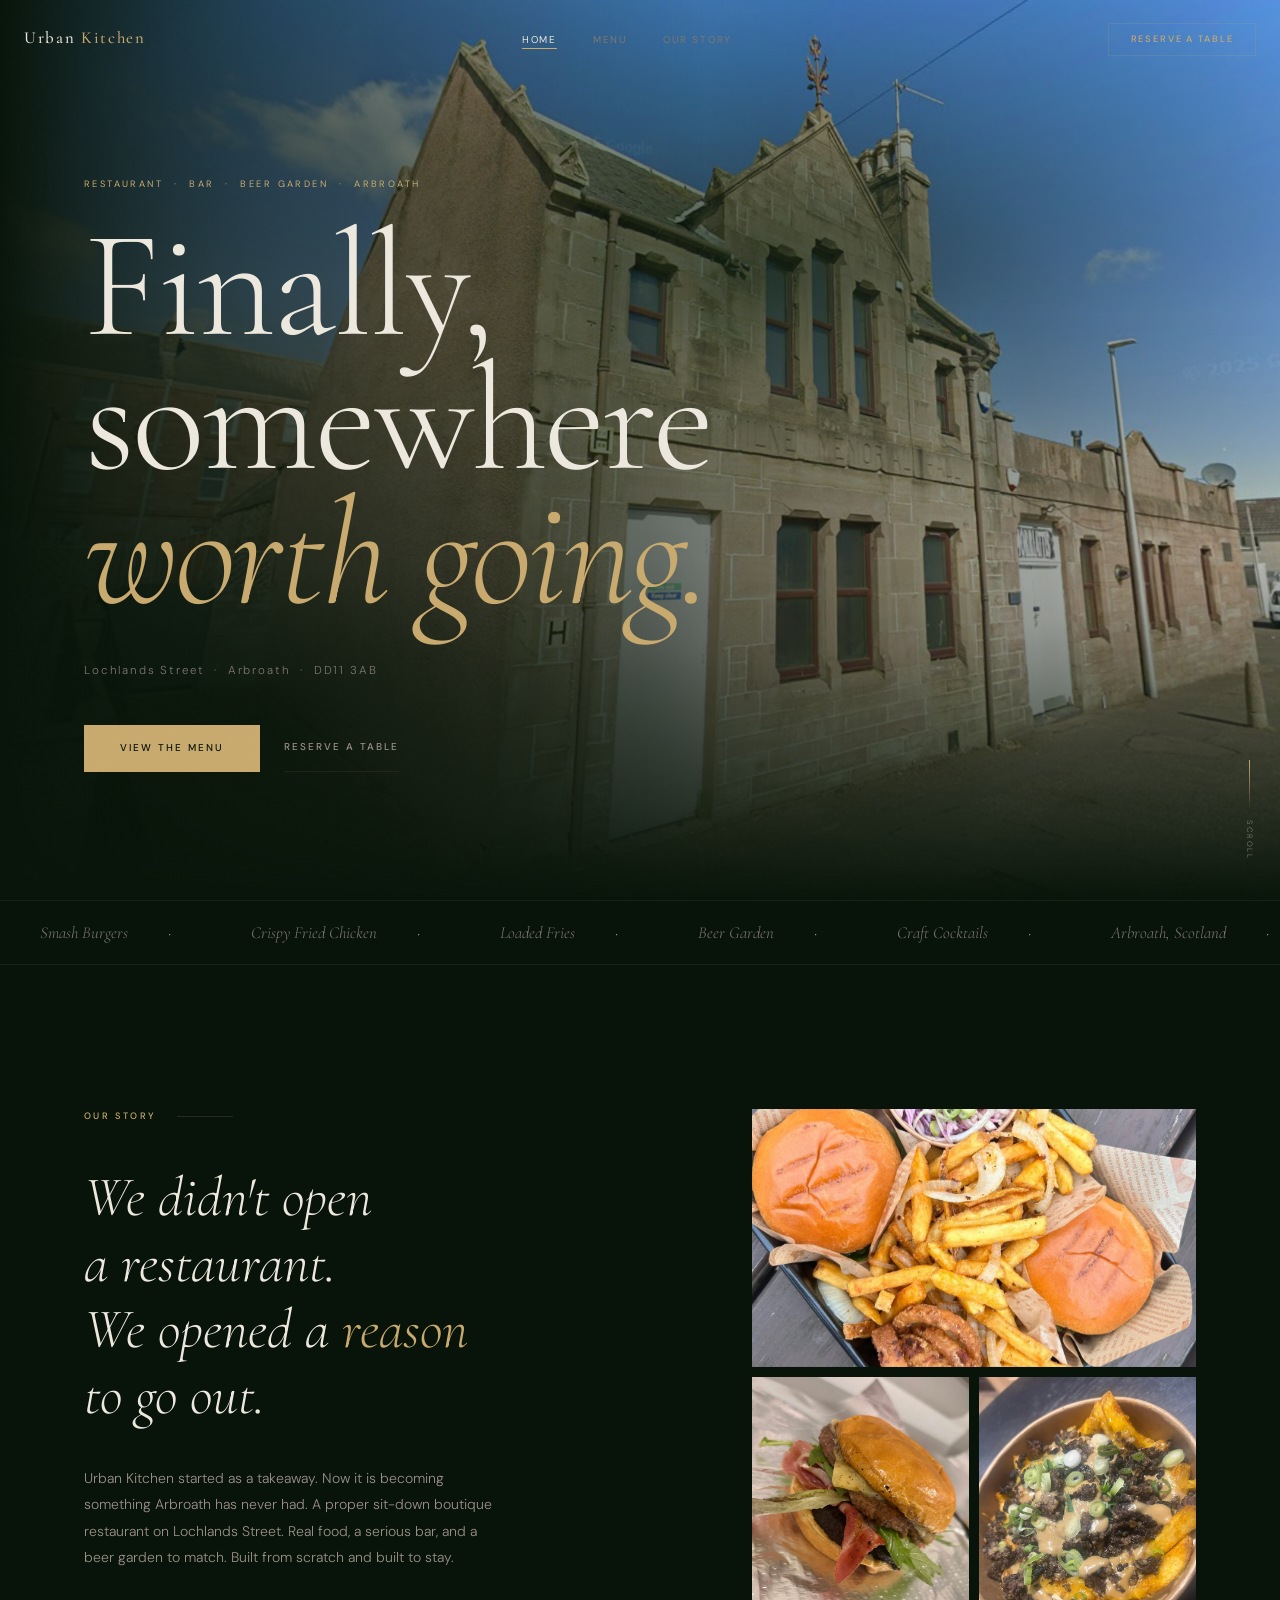
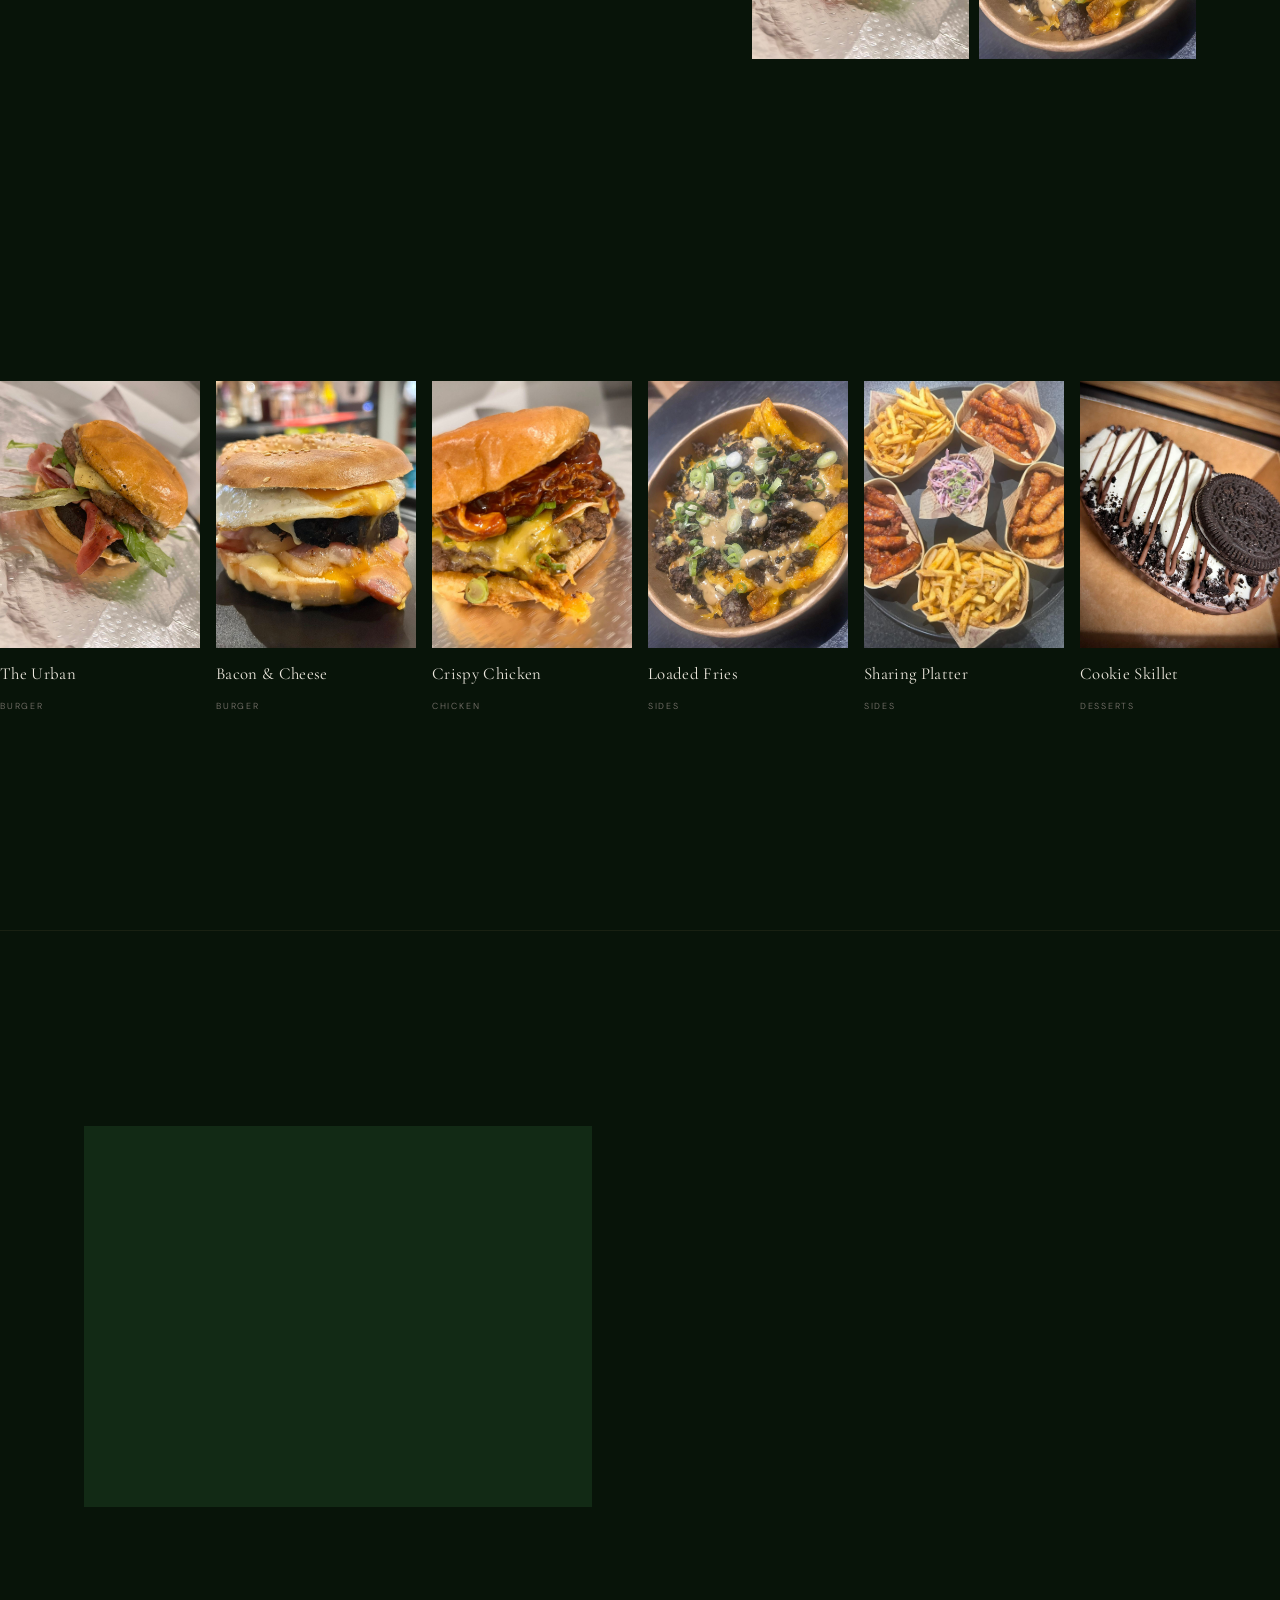
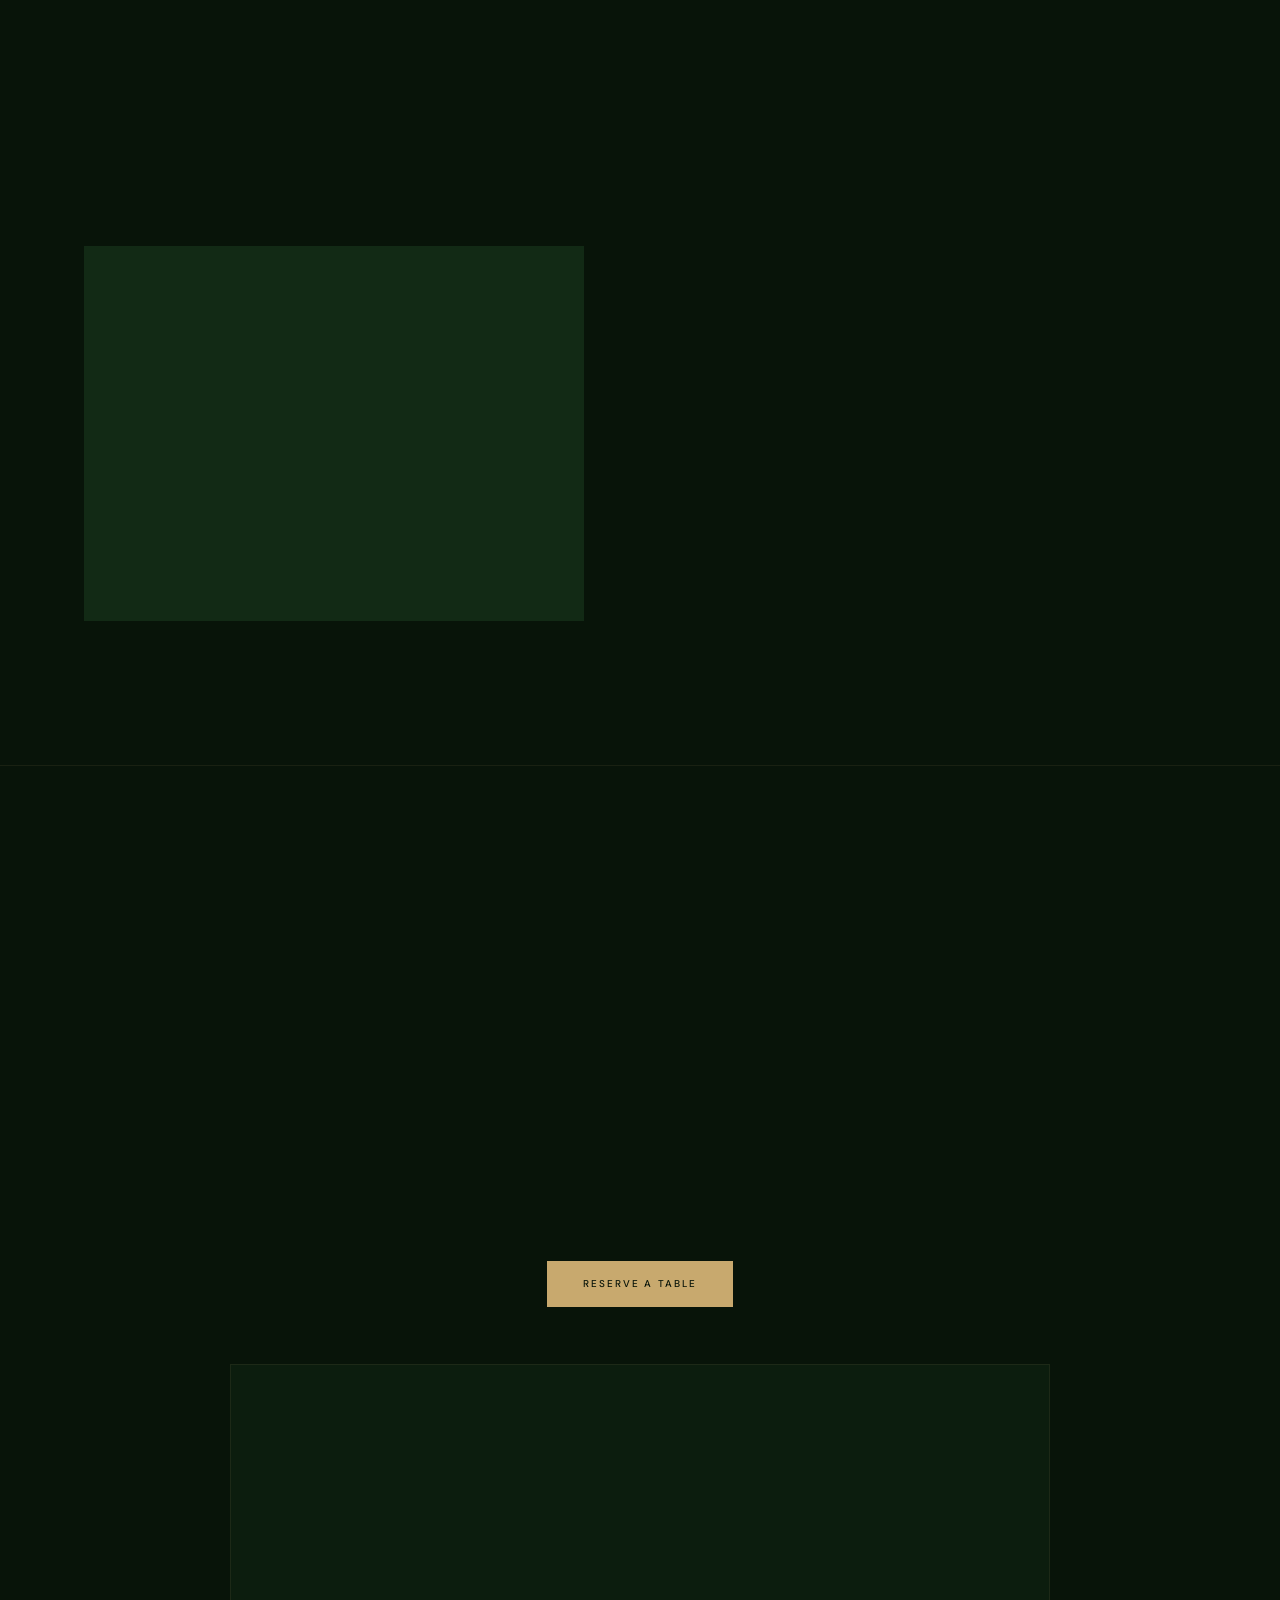
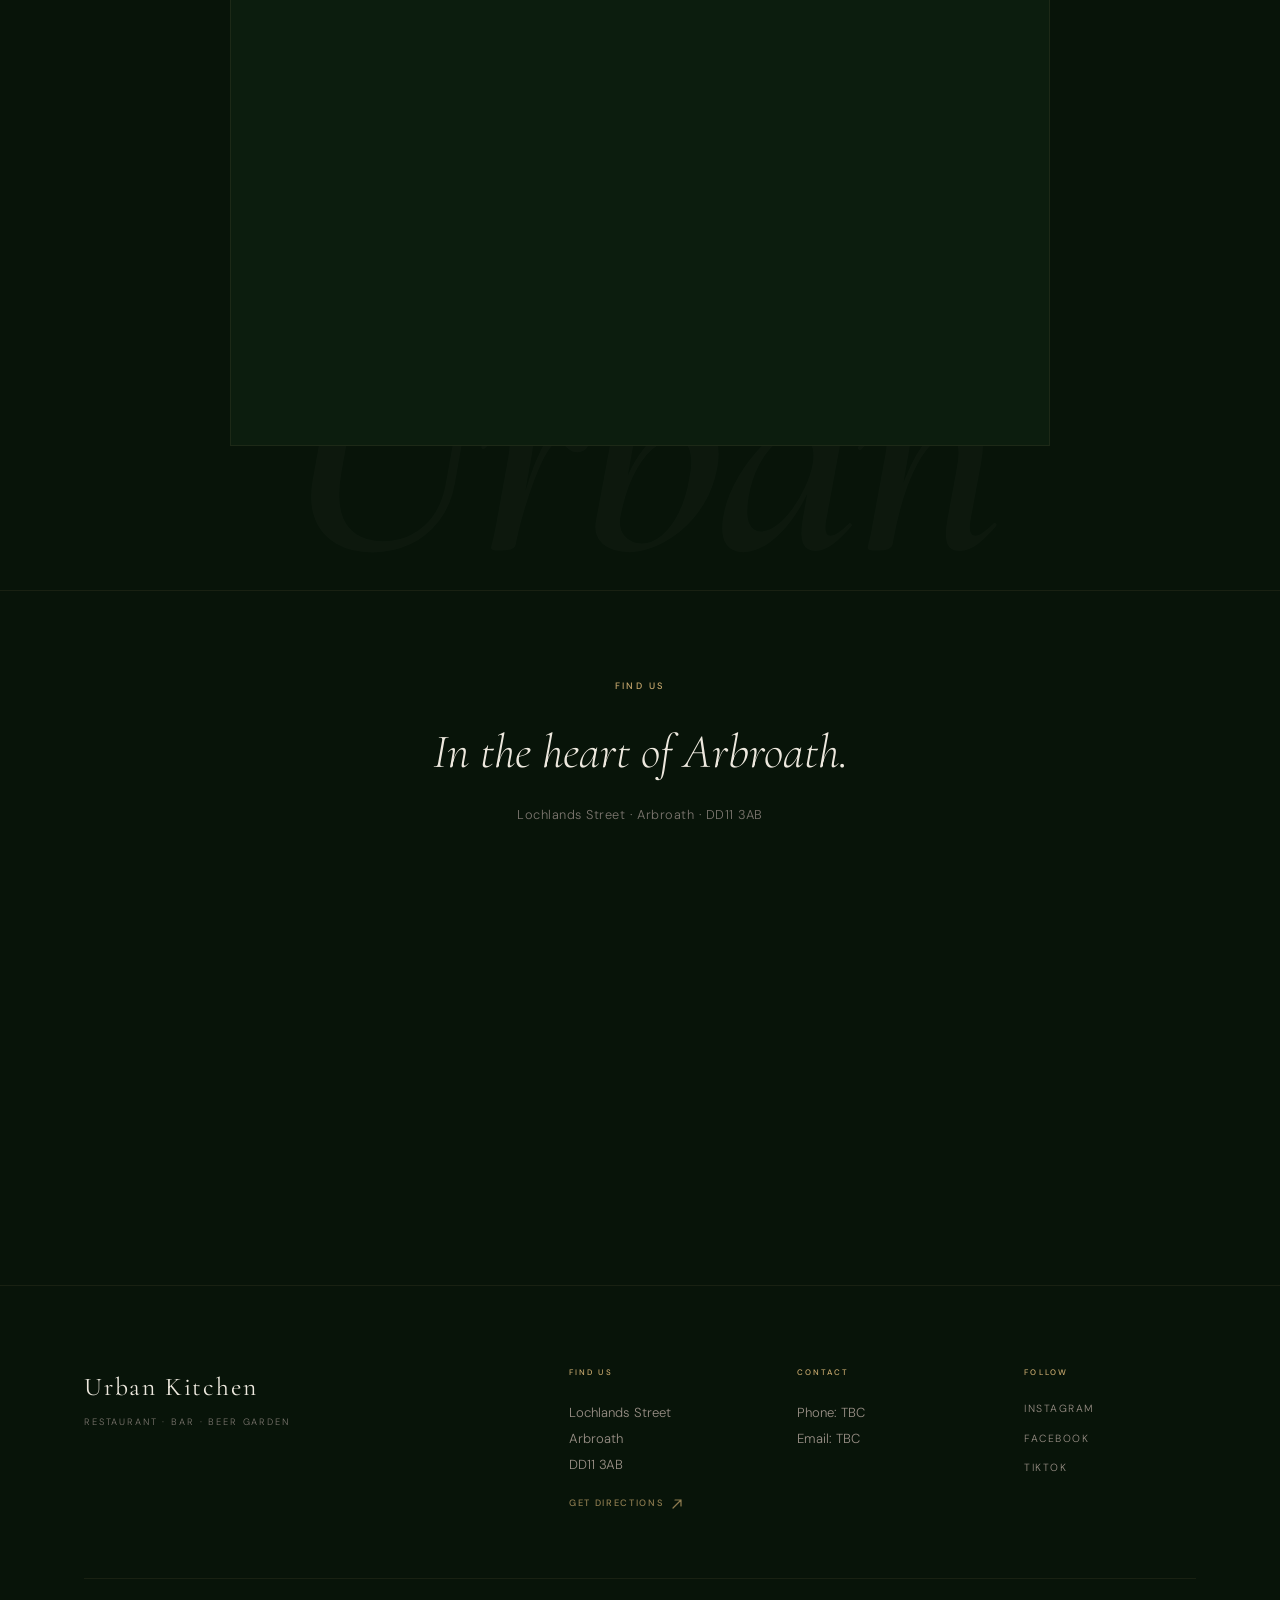
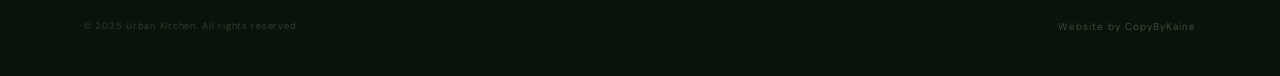
==== commit f3f380a7: "copy: remove 5% mince statement block and AI-tell em dashes - Delete the "5% mince / real ingredient" ====
--- a/index.html
+++ b/index.html
@@ -177,23 +177,7 @@
 
 
   <!-- ============================================
-       STATEMENT
-  ============================================ -->
-  <div class="statement" aria-label="Brand statement">
-    <div class="container">
-      <p class="statement__text">
-        <span class="lr"><span class="lri">5% mince.</span></span>
-        <span class="lr"><span class="lri">Real ingredients.</span></span>
-        <span class="lr"><span class="lri">Everything <em>fresh.</em></span></span>
-        <span class="lr"><span class="lri">No exceptions.</span></span>
-      </p>
-      <p class="statement__attr fu">Urban Kitchen, Arbroath</p>
-    </div>
-  </div>
-
-
-  <!-- ============================================
-       FOOD GALLERY — drag on desktop, swipe on mobile
+       FOOD GALLERY, drag on desktop, swipe on mobile
   ============================================ -->
   <section class="gallery" aria-label="The food">
     <div class="container">
@@ -350,7 +334,7 @@
 
 
   <!-- ============================================
-       MAP — find us
+       MAP, find us
   ============================================ -->
   <section class="map-section" aria-labelledby="map-h2">
     <div class="container">
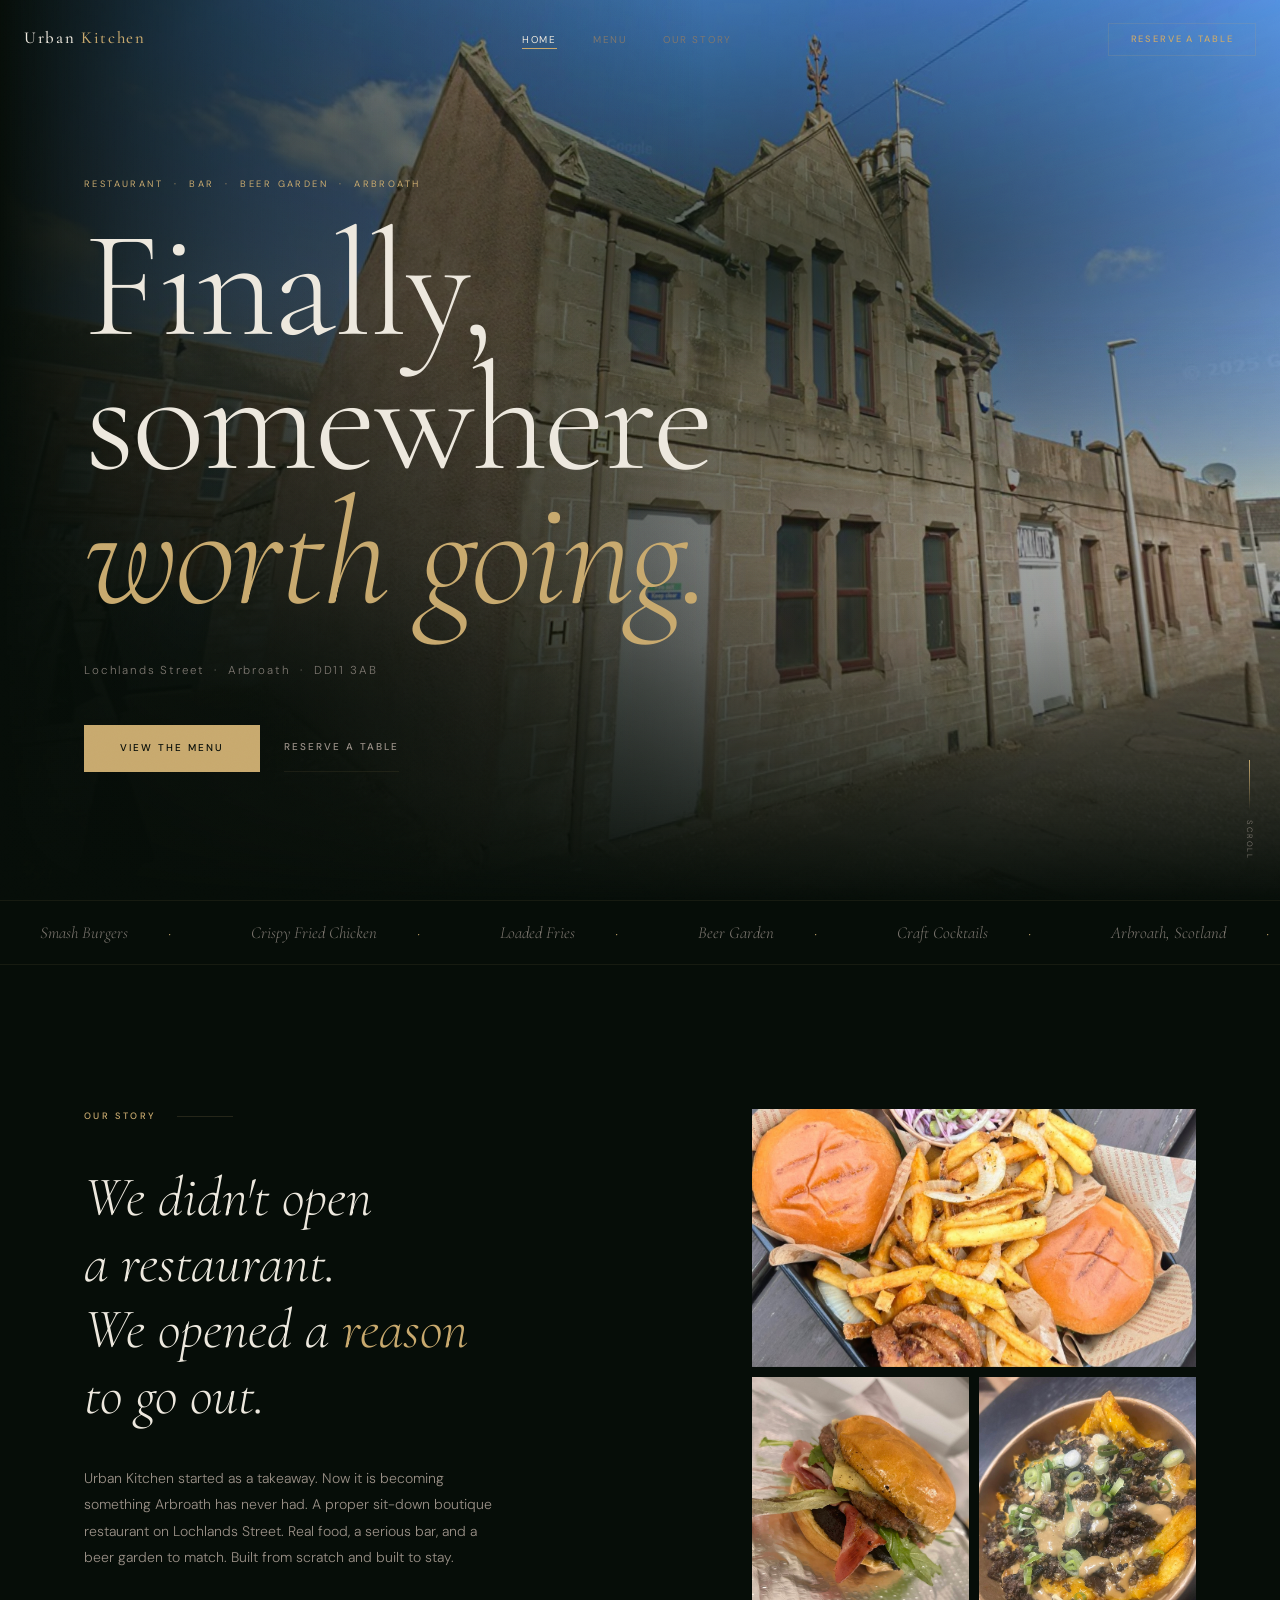
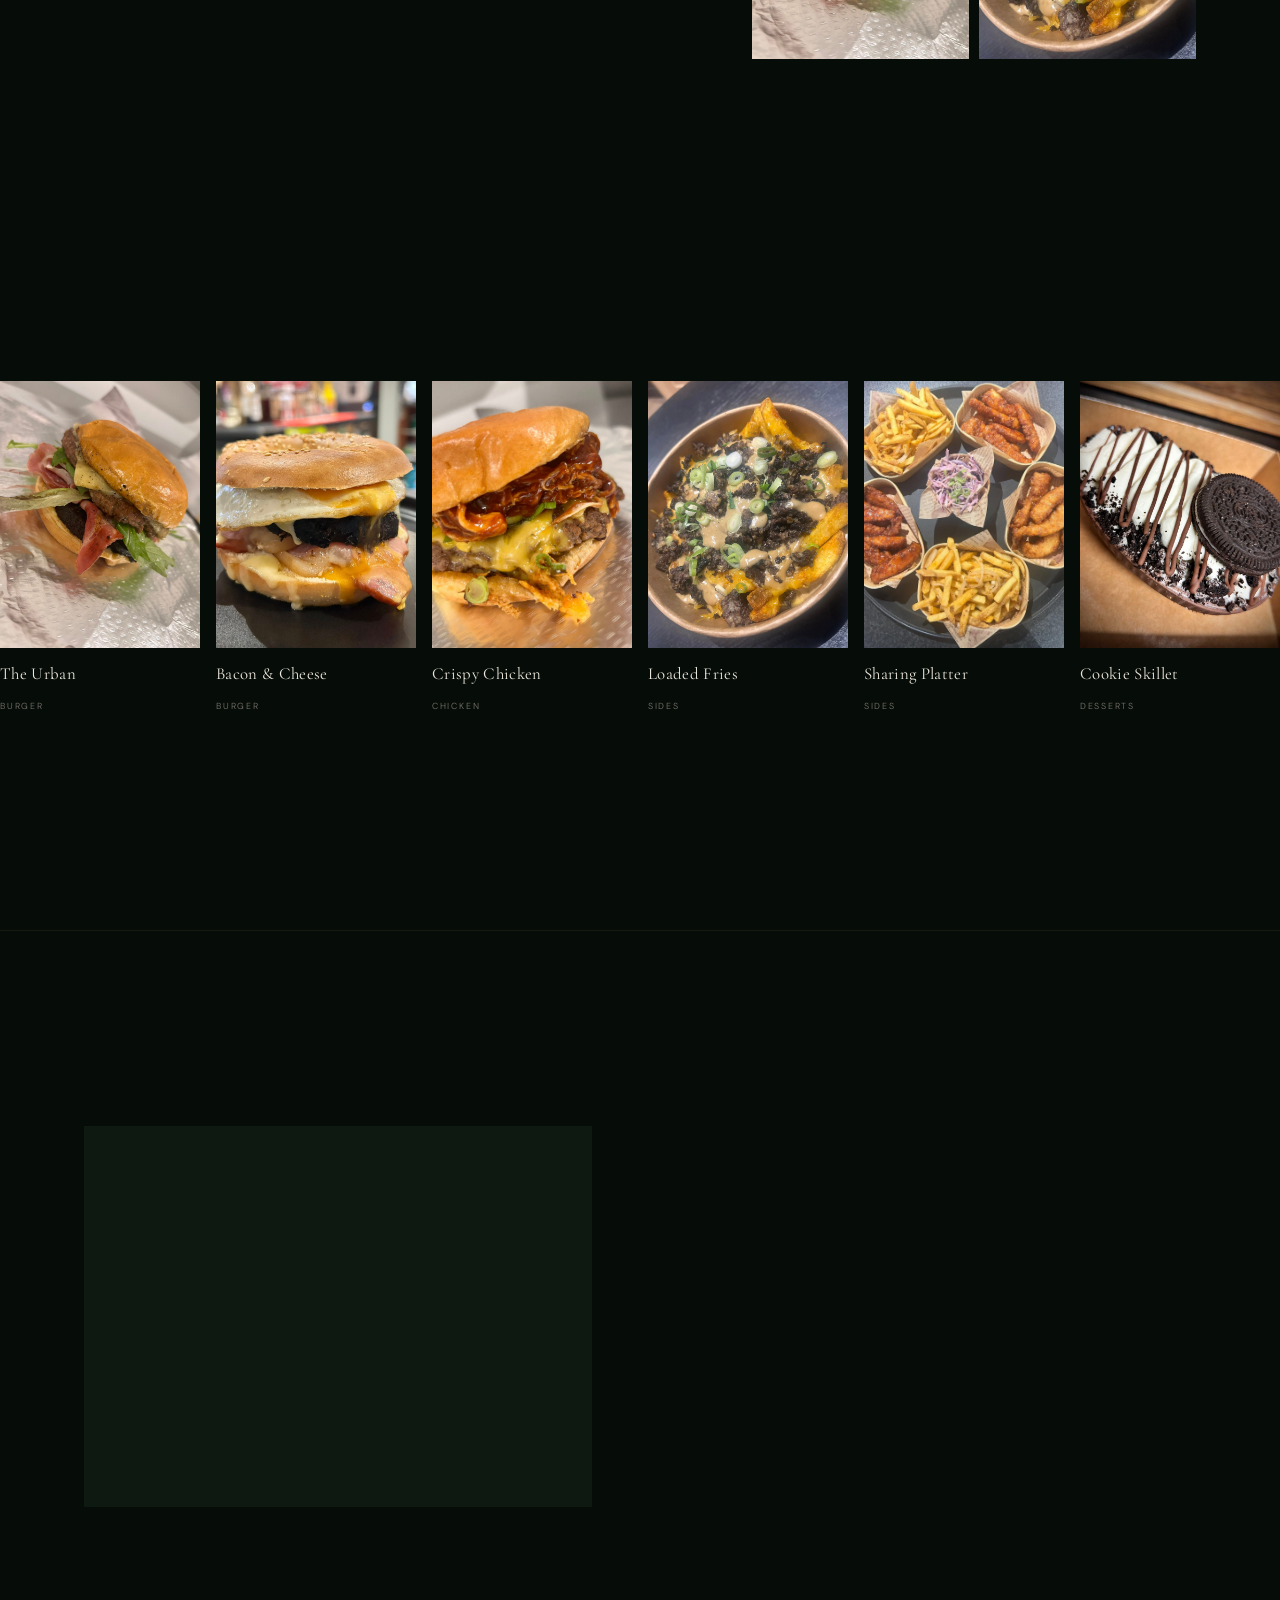
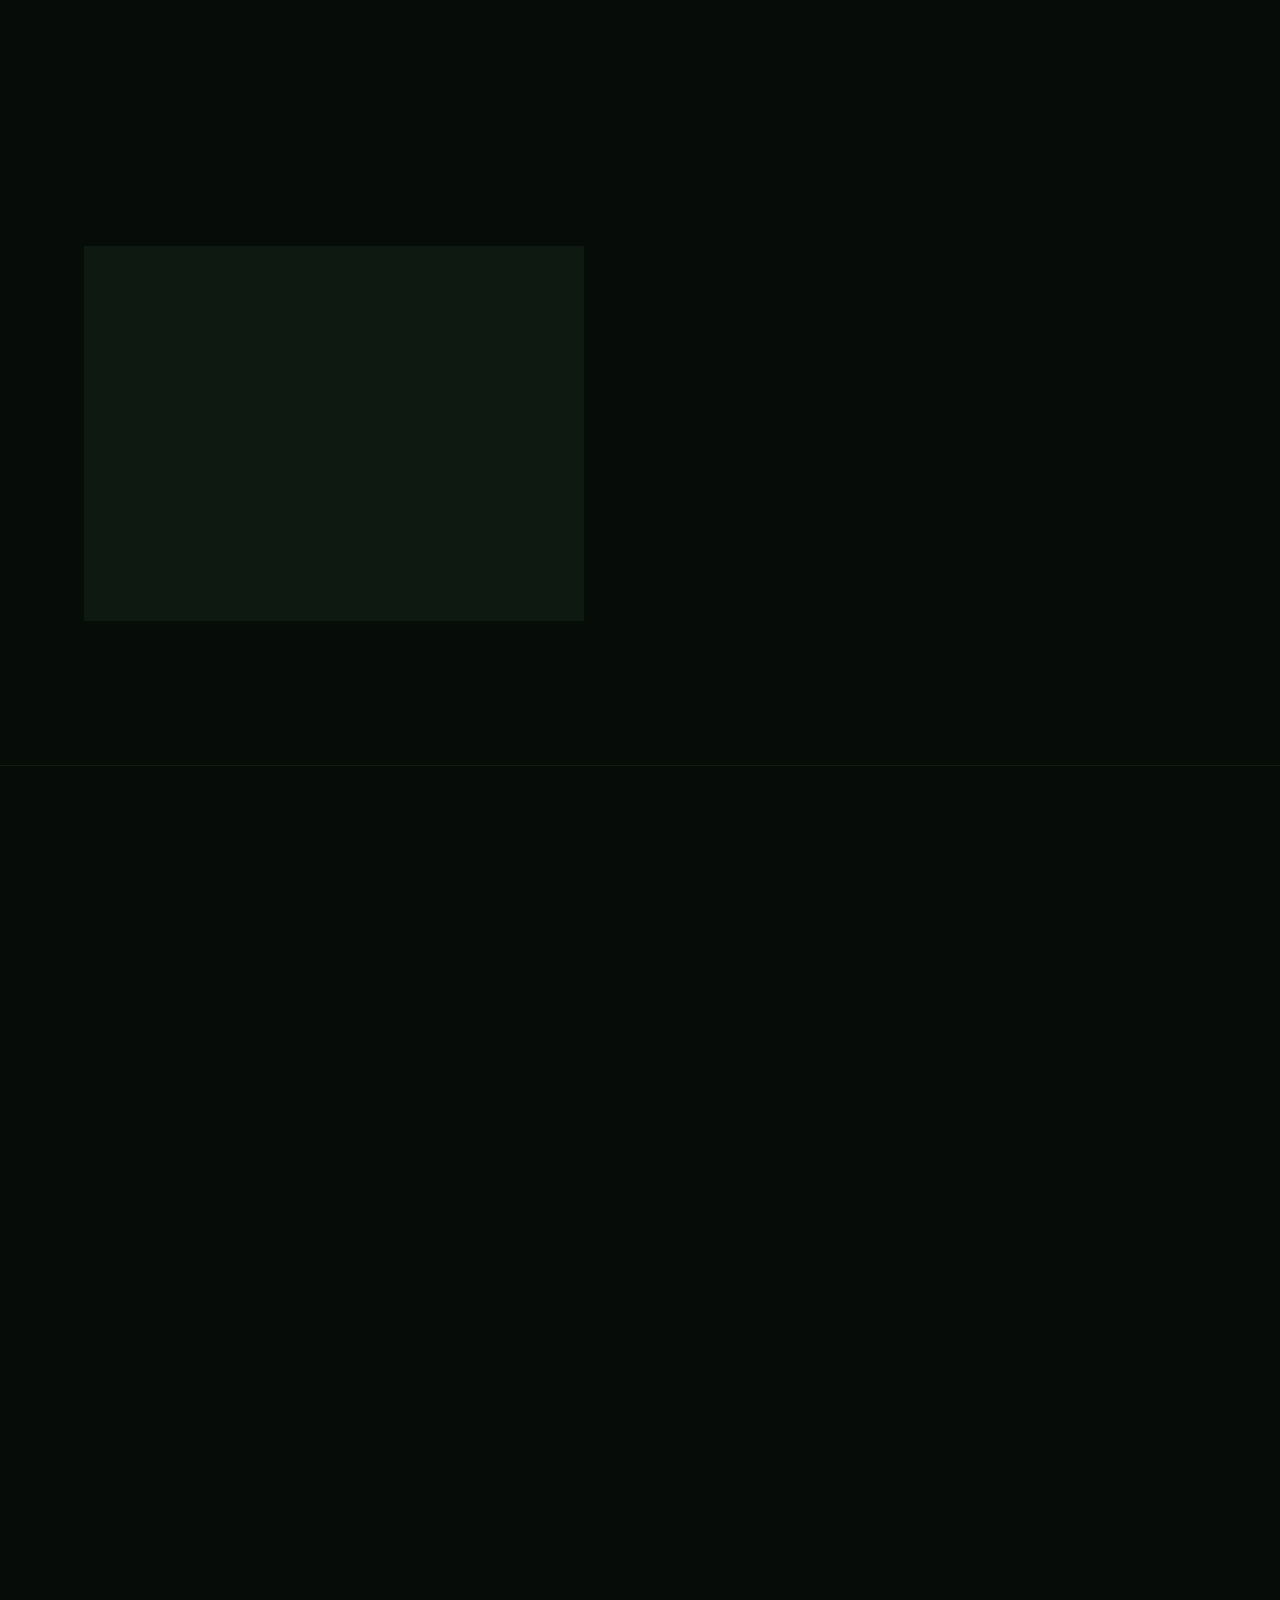
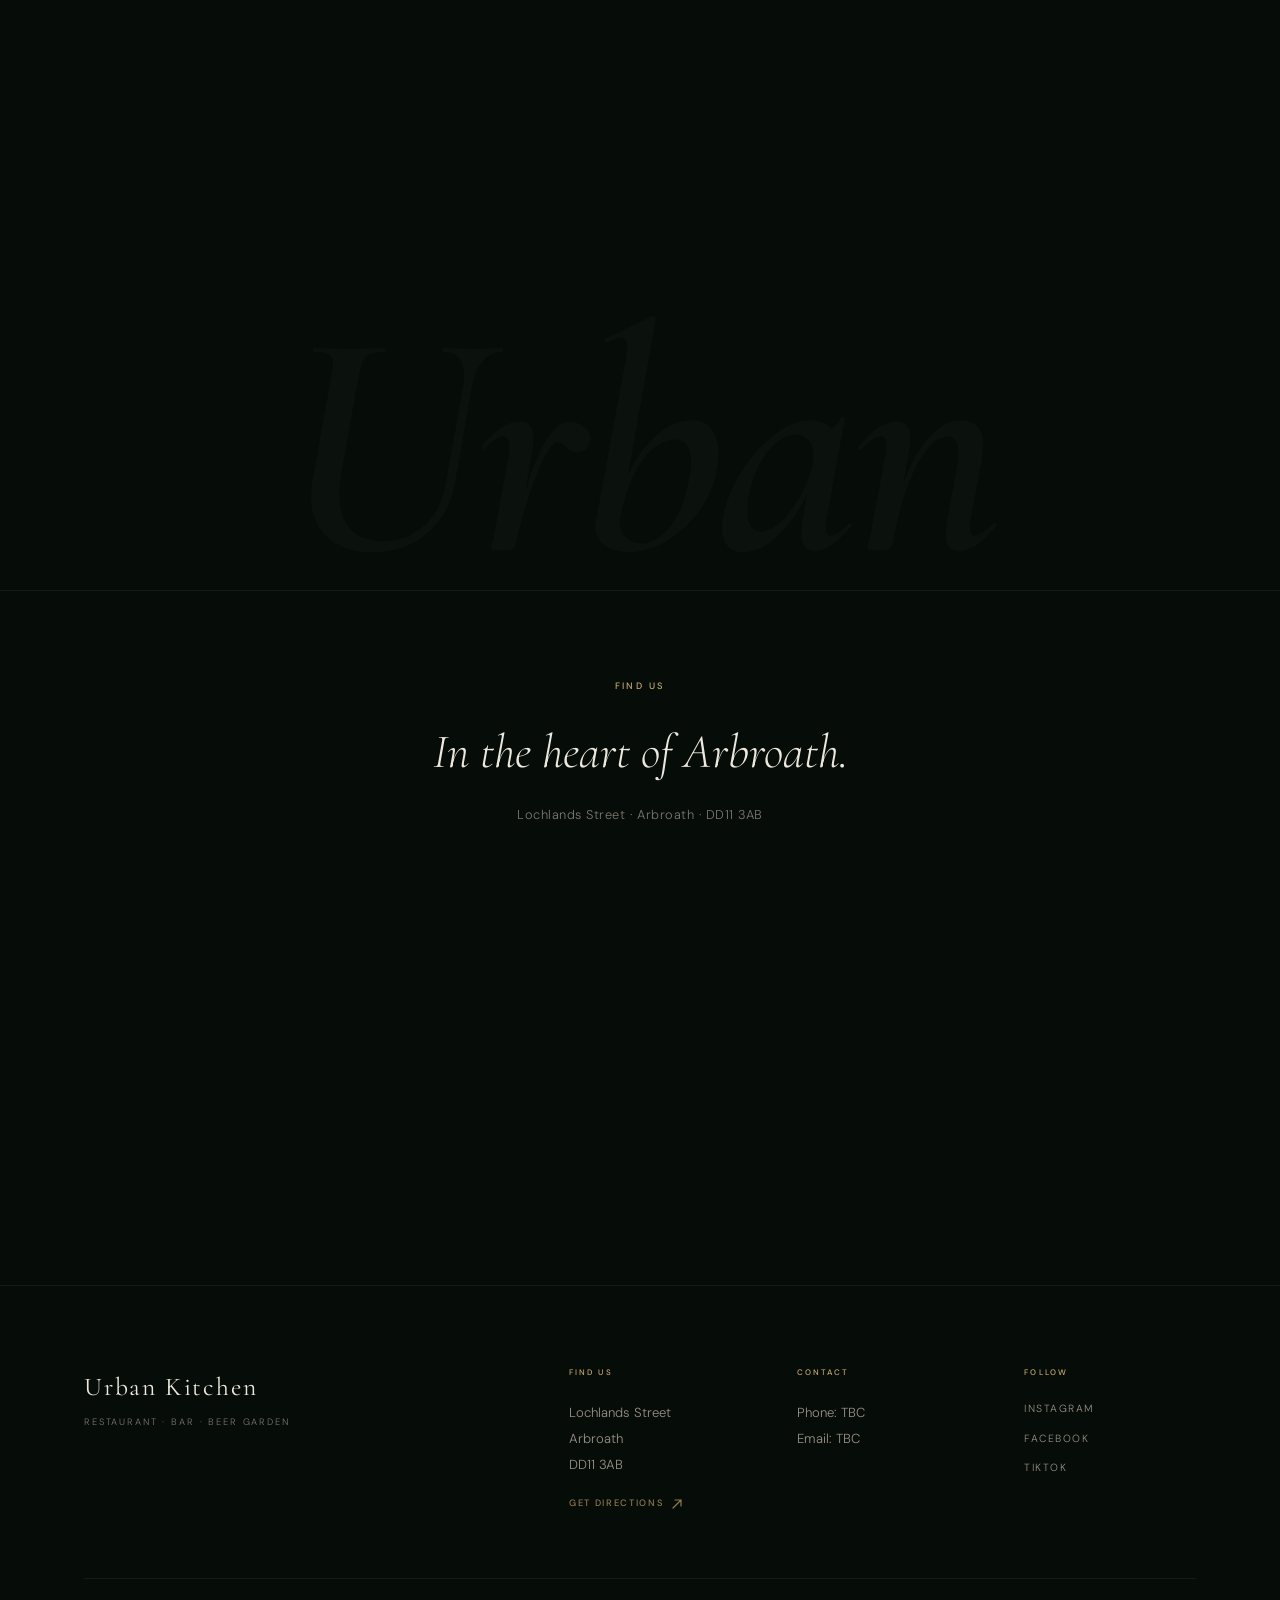
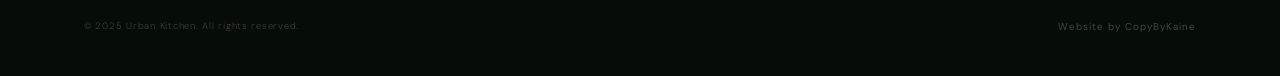
==== commit b23c6658: "theme: drop palette to borderline-black green #060D08 Green channel pulled way down so large surface" ====
--- a/index.html
+++ b/index.html
@@ -21,7 +21,7 @@
   <meta name="twitter:description" content="Restaurant. Bar. Beer Garden. Finally, somewhere worth going.">
   <meta name="twitter:image"       content="images/og-image.jpg">
 
-  <meta name="theme-color" content="#081409">
+  <meta name="theme-color" content="#060D08">
   <title>Urban Kitchen, Restaurant, Bar and Beer Garden, Arbroath</title>
 
   <!-- Schema.org: Restaurant structured data -->
--- a/styles.css
+++ b/styles.css
@@ -3,9 +3,9 @@
        TOKENS
     ================================================ */
     :root {
-      --bg:          #081409;
-      --bg-raise:    #0C1D0E;
-      --bg-card:     #122A15;
+      --bg:          #060D08;
+      --bg-raise:    #0A130C;
+      --bg-card:     #0E1A11;
       --gold:        #C8A96E;
       --gold-dim:    rgba(200,169,110,0.08);
       --gold-border: rgba(200,169,110,0.16);
@@ -206,7 +206,7 @@
       border-bottom: 1px solid transparent;
     }
     .nav.scrolled {
-      background: rgba(8,20,9,.90);
+      background: rgba(6,13,8,.90);
       backdrop-filter: blur(18px);
       -webkit-backdrop-filter: blur(18px);
       padding-top: 1rem;
@@ -346,8 +346,8 @@
       inset: 0;
       will-change: transform;
       background:
-        radial-gradient(ellipse 90% 65% at 60% 30%, rgba(12,29,14,.78) 0%, transparent 65%),
-        radial-gradient(ellipse 110% 90% at 20% 80%, rgba(8,20,9,.85) 0%, transparent 55%),
+        radial-gradient(ellipse 90% 65% at 60% 30%, rgba(10,19,12,.78) 0%, transparent 65%),
+        radial-gradient(ellipse 110% 90% at 20% 80%, rgba(6,13,8,.85) 0%, transparent 55%),
         url('building exterior.png') center/cover no-repeat;
     }
     /* Bottom + left gradient overlay — pulls hero into page */
@@ -355,7 +355,7 @@
       position: absolute;
       inset: 0;
       background:
-        linear-gradient(to top,  var(--bg) 0%, rgba(8,20,9,.3) 38%, transparent 65%),
+        linear-gradient(to top,  var(--bg) 0%, rgba(6,13,8,.3) 38%, transparent 65%),
         linear-gradient(to right, var(--bg) 0%, transparent 55%);
       z-index: 1;
     }
@@ -1112,7 +1112,7 @@
       inset: 0;
       z-index: 1;
       background:
-        linear-gradient(to bottom, rgba(8,20,9,.6) 0%, var(--bg) 92%),
+        linear-gradient(to bottom, rgba(6,13,8,.6) 0%, var(--bg) 92%),
         linear-gradient(to right, var(--bg) 0%, transparent 60%);
     }
     .page-hero__inner { position: relative; z-index: 2; }
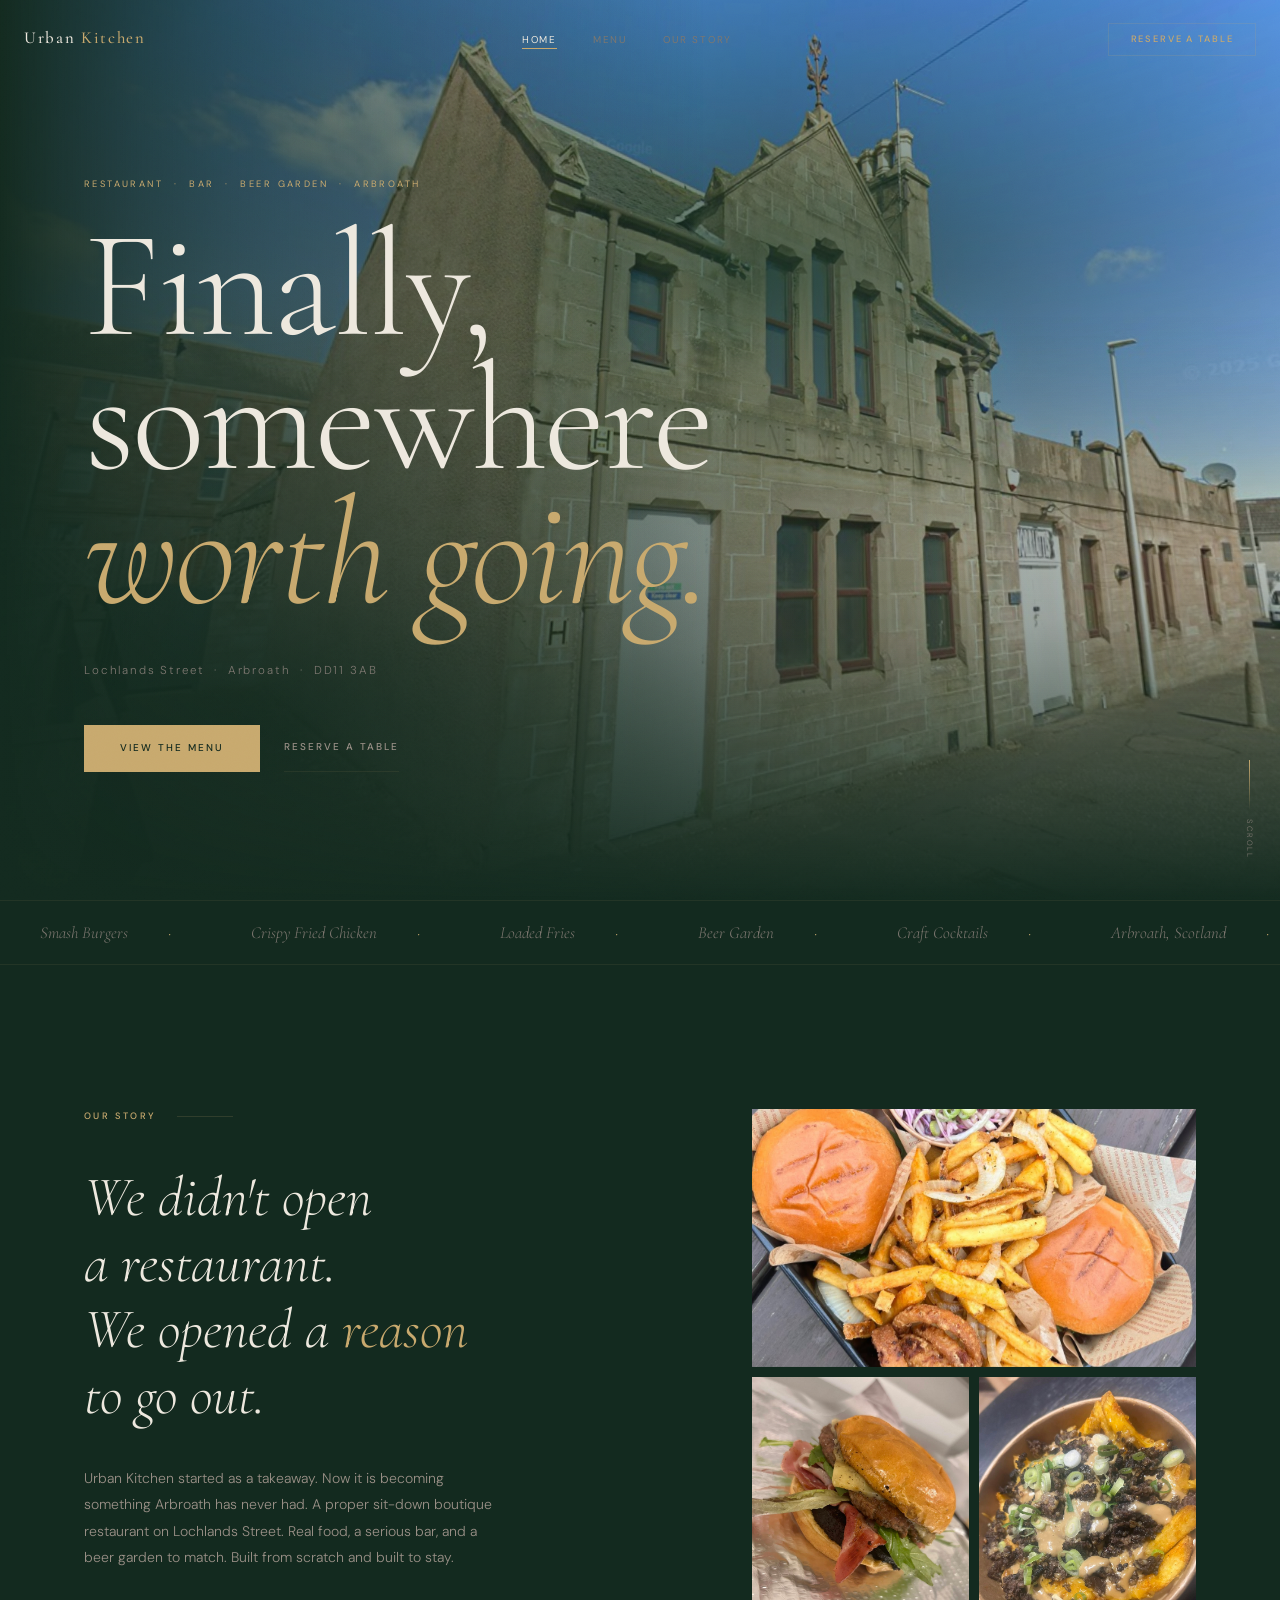
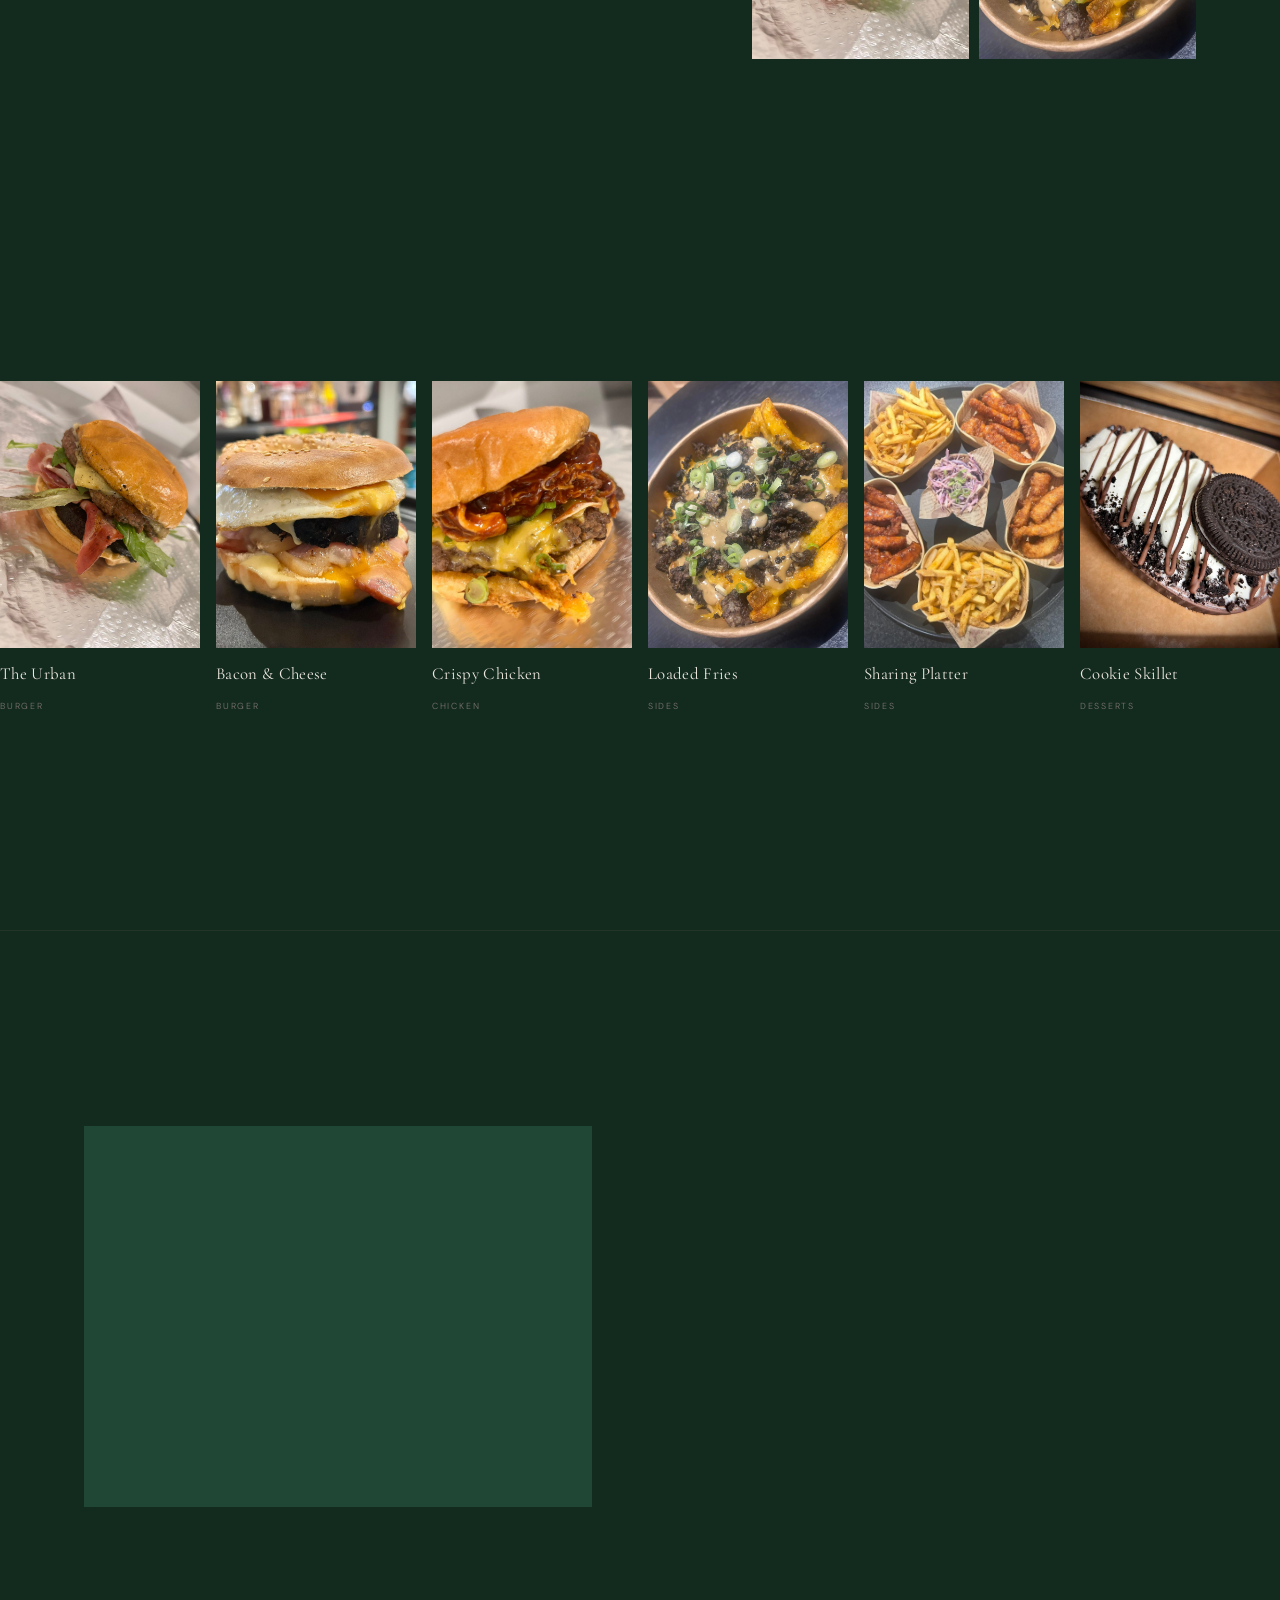
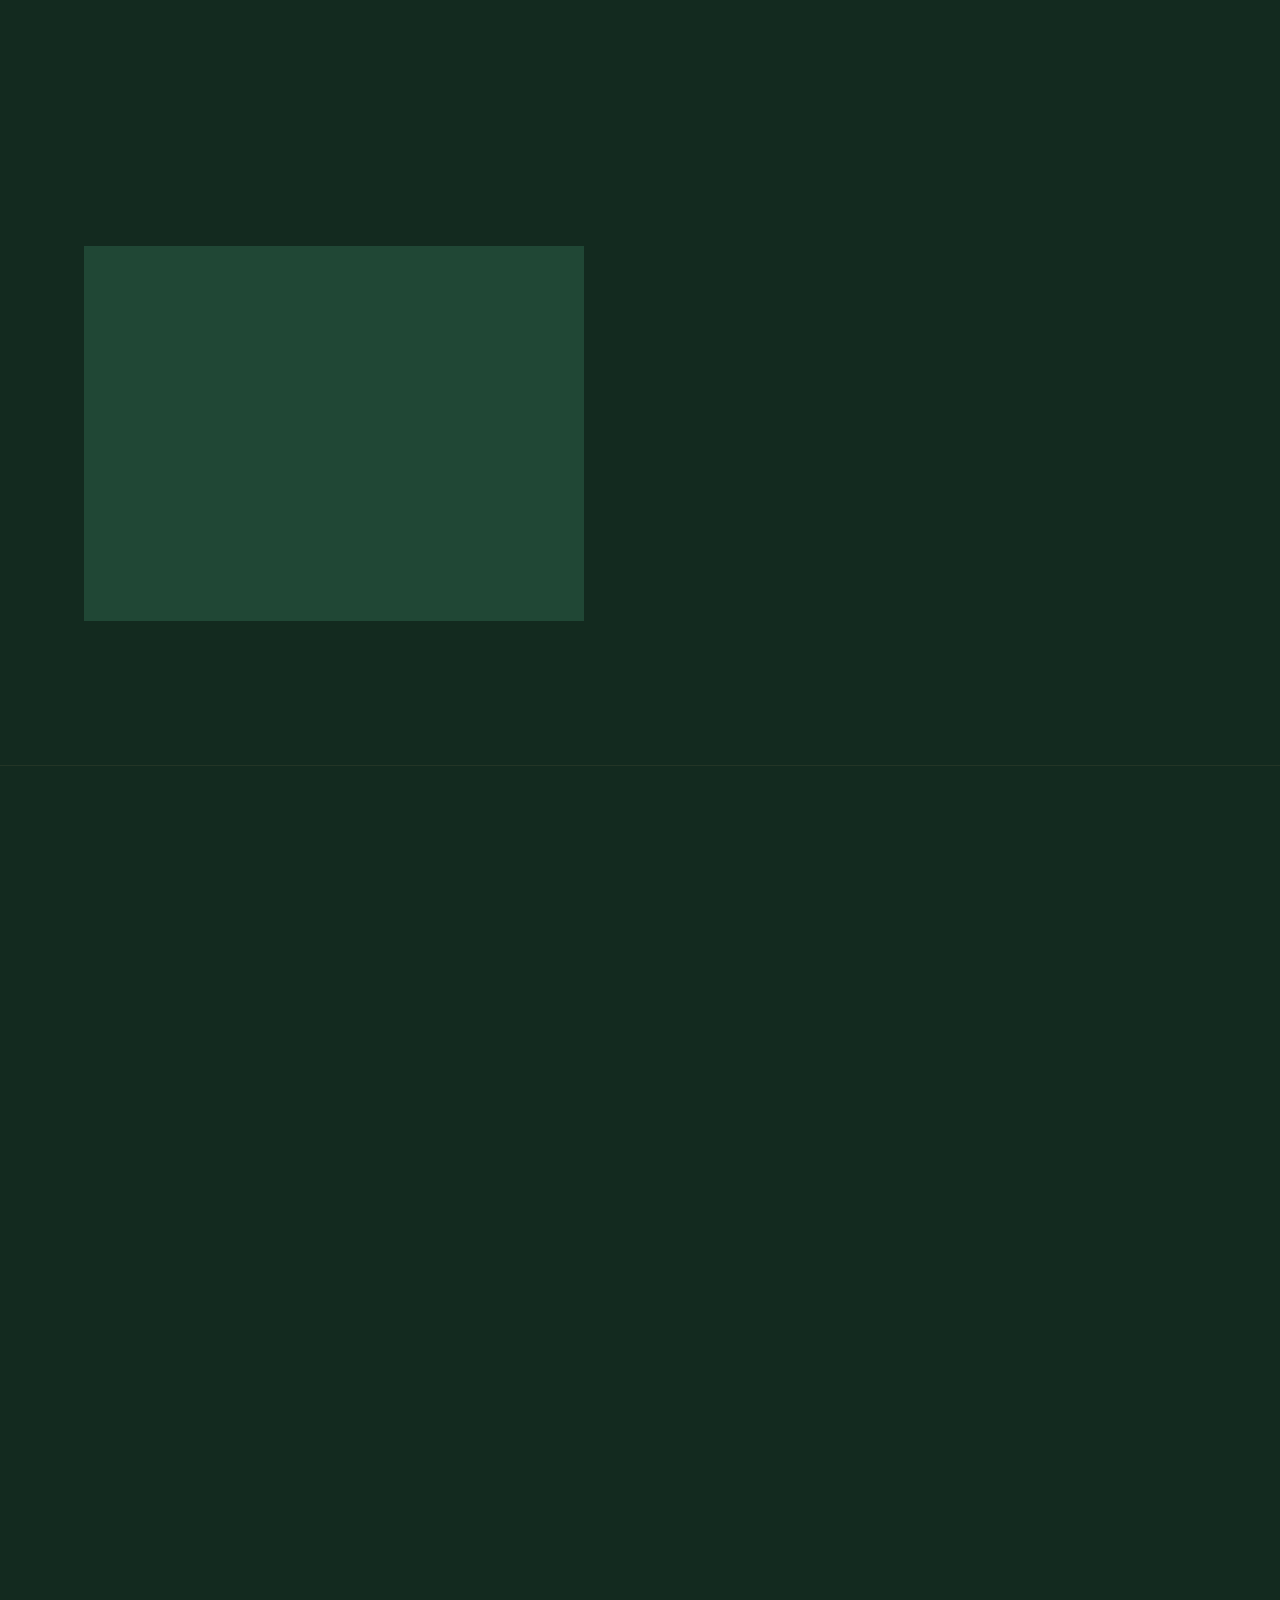
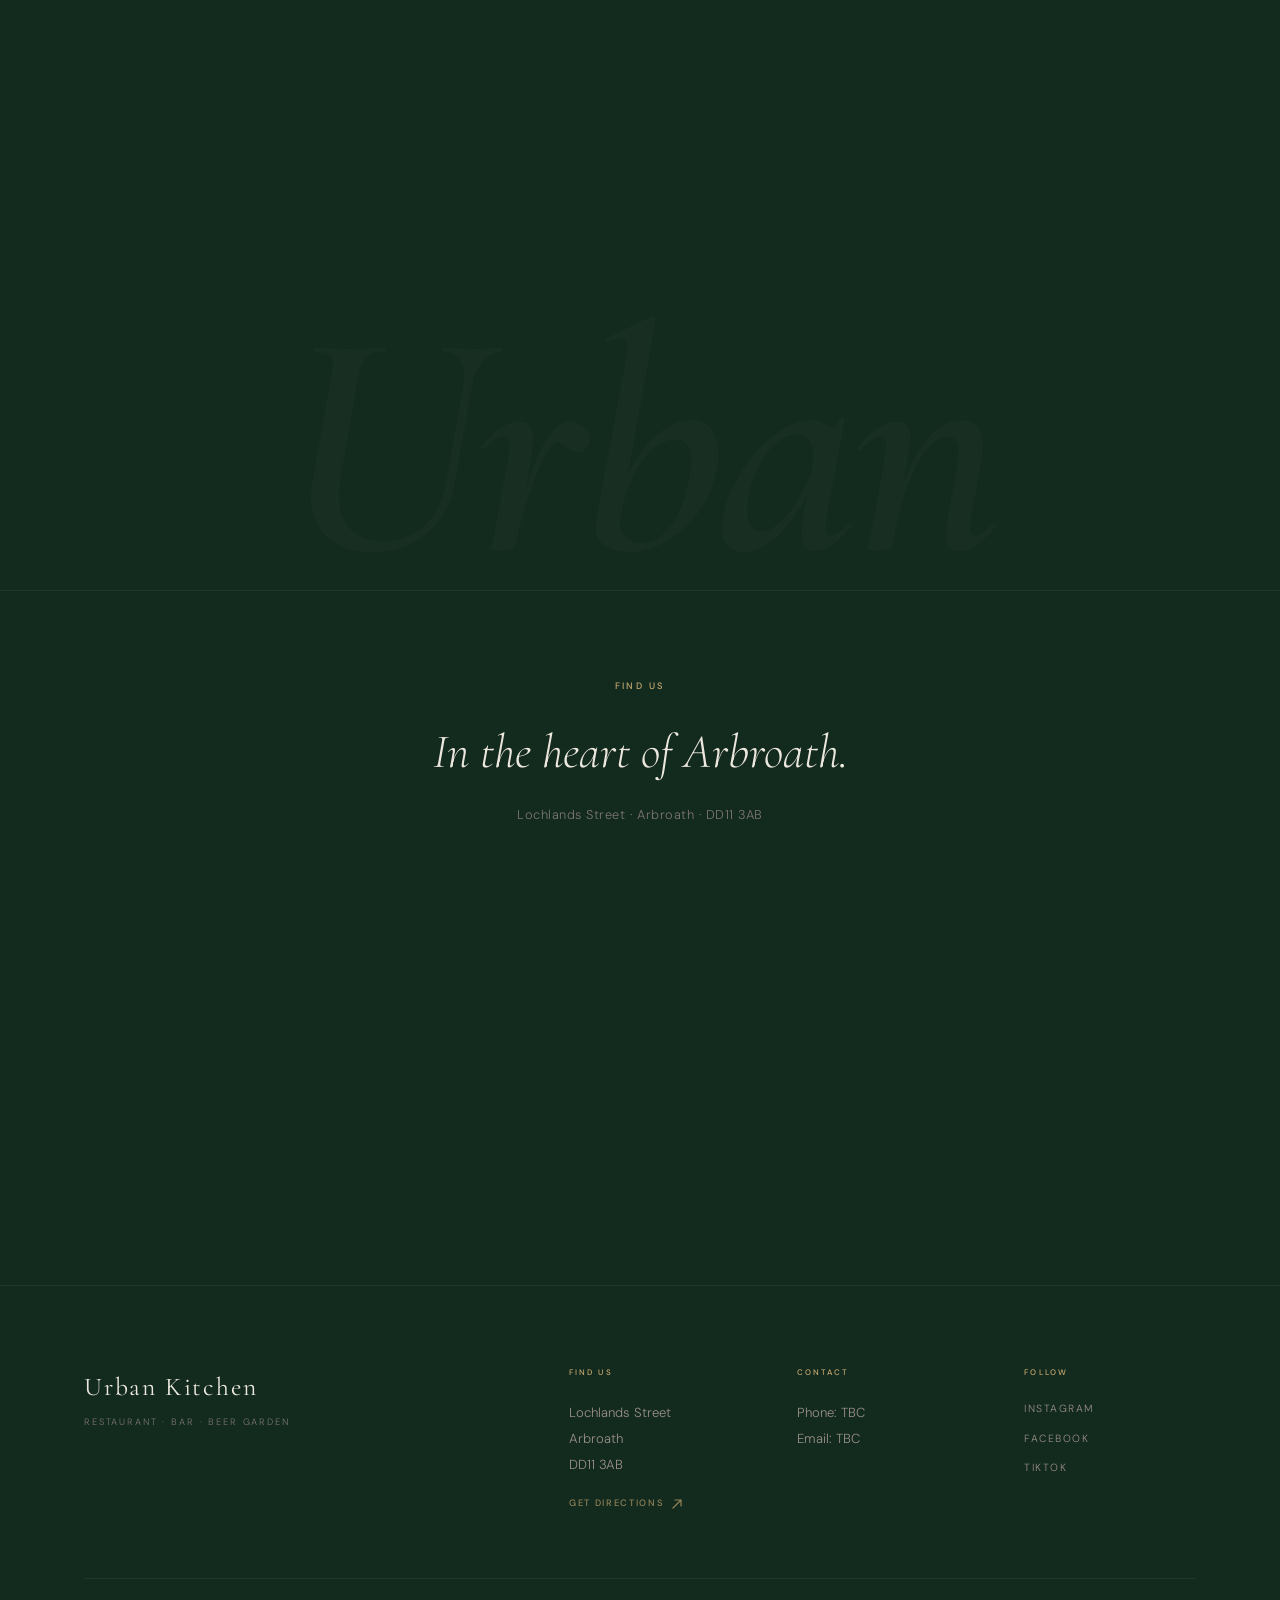
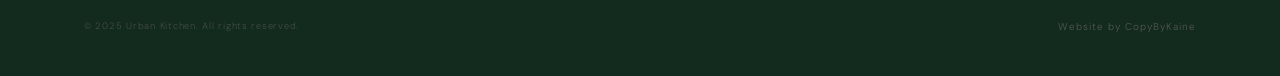
==== commit f563438d: "theme: match menu mock green #132A1F exactly Set background to Stacy's menu green #132A1F, with rais" ====
--- a/index.html
+++ b/index.html
@@ -21,7 +21,7 @@
   <meta name="twitter:description" content="Restaurant. Bar. Beer Garden. Finally, somewhere worth going.">
   <meta name="twitter:image"       content="images/og-image.jpg">
 
-  <meta name="theme-color" content="#060D08">
+  <meta name="theme-color" content="#132A1F">
   <title>Urban Kitchen, Restaurant, Bar and Beer Garden, Arbroath</title>
 
   <!-- Schema.org: Restaurant structured data -->
--- a/styles.css
+++ b/styles.css
@@ -3,9 +3,9 @@
        TOKENS
     ================================================ */
     :root {
-      --bg:          #060D08;
-      --bg-raise:    #0A130C;
-      --bg-card:     #0E1A11;
+      --bg:          #132A1F;
+      --bg-raise:    #193728;
+      --bg-card:     #204735;
       --gold:        #C8A96E;
       --gold-dim:    rgba(200,169,110,0.08);
       --gold-border: rgba(200,169,110,0.16);
@@ -206,7 +206,7 @@
       border-bottom: 1px solid transparent;
     }
     .nav.scrolled {
-      background: rgba(6,13,8,.90);
+      background: rgba(19,42,31,.90);
       backdrop-filter: blur(18px);
       -webkit-backdrop-filter: blur(18px);
       padding-top: 1rem;
@@ -346,8 +346,8 @@
       inset: 0;
       will-change: transform;
       background:
-        radial-gradient(ellipse 90% 65% at 60% 30%, rgba(10,19,12,.78) 0%, transparent 65%),
-        radial-gradient(ellipse 110% 90% at 20% 80%, rgba(6,13,8,.85) 0%, transparent 55%),
+        radial-gradient(ellipse 90% 65% at 60% 30%, rgba(25,55,40,.78) 0%, transparent 65%),
+        radial-gradient(ellipse 110% 90% at 20% 80%, rgba(19,42,31,.85) 0%, transparent 55%),
         url('building exterior.png') center/cover no-repeat;
     }
     /* Bottom + left gradient overlay — pulls hero into page */
@@ -355,7 +355,7 @@
       position: absolute;
       inset: 0;
       background:
-        linear-gradient(to top,  var(--bg) 0%, rgba(6,13,8,.3) 38%, transparent 65%),
+        linear-gradient(to top,  var(--bg) 0%, rgba(19,42,31,.3) 38%, transparent 65%),
         linear-gradient(to right, var(--bg) 0%, transparent 55%);
       z-index: 1;
     }
@@ -1112,7 +1112,7 @@
       inset: 0;
       z-index: 1;
       background:
-        linear-gradient(to bottom, rgba(6,13,8,.6) 0%, var(--bg) 92%),
+        linear-gradient(to bottom, rgba(19,42,31,.6) 0%, var(--bg) 92%),
         linear-gradient(to right, var(--bg) 0%, transparent 60%);
     }
     .page-hero__inner { position: relative; z-index: 2; }
